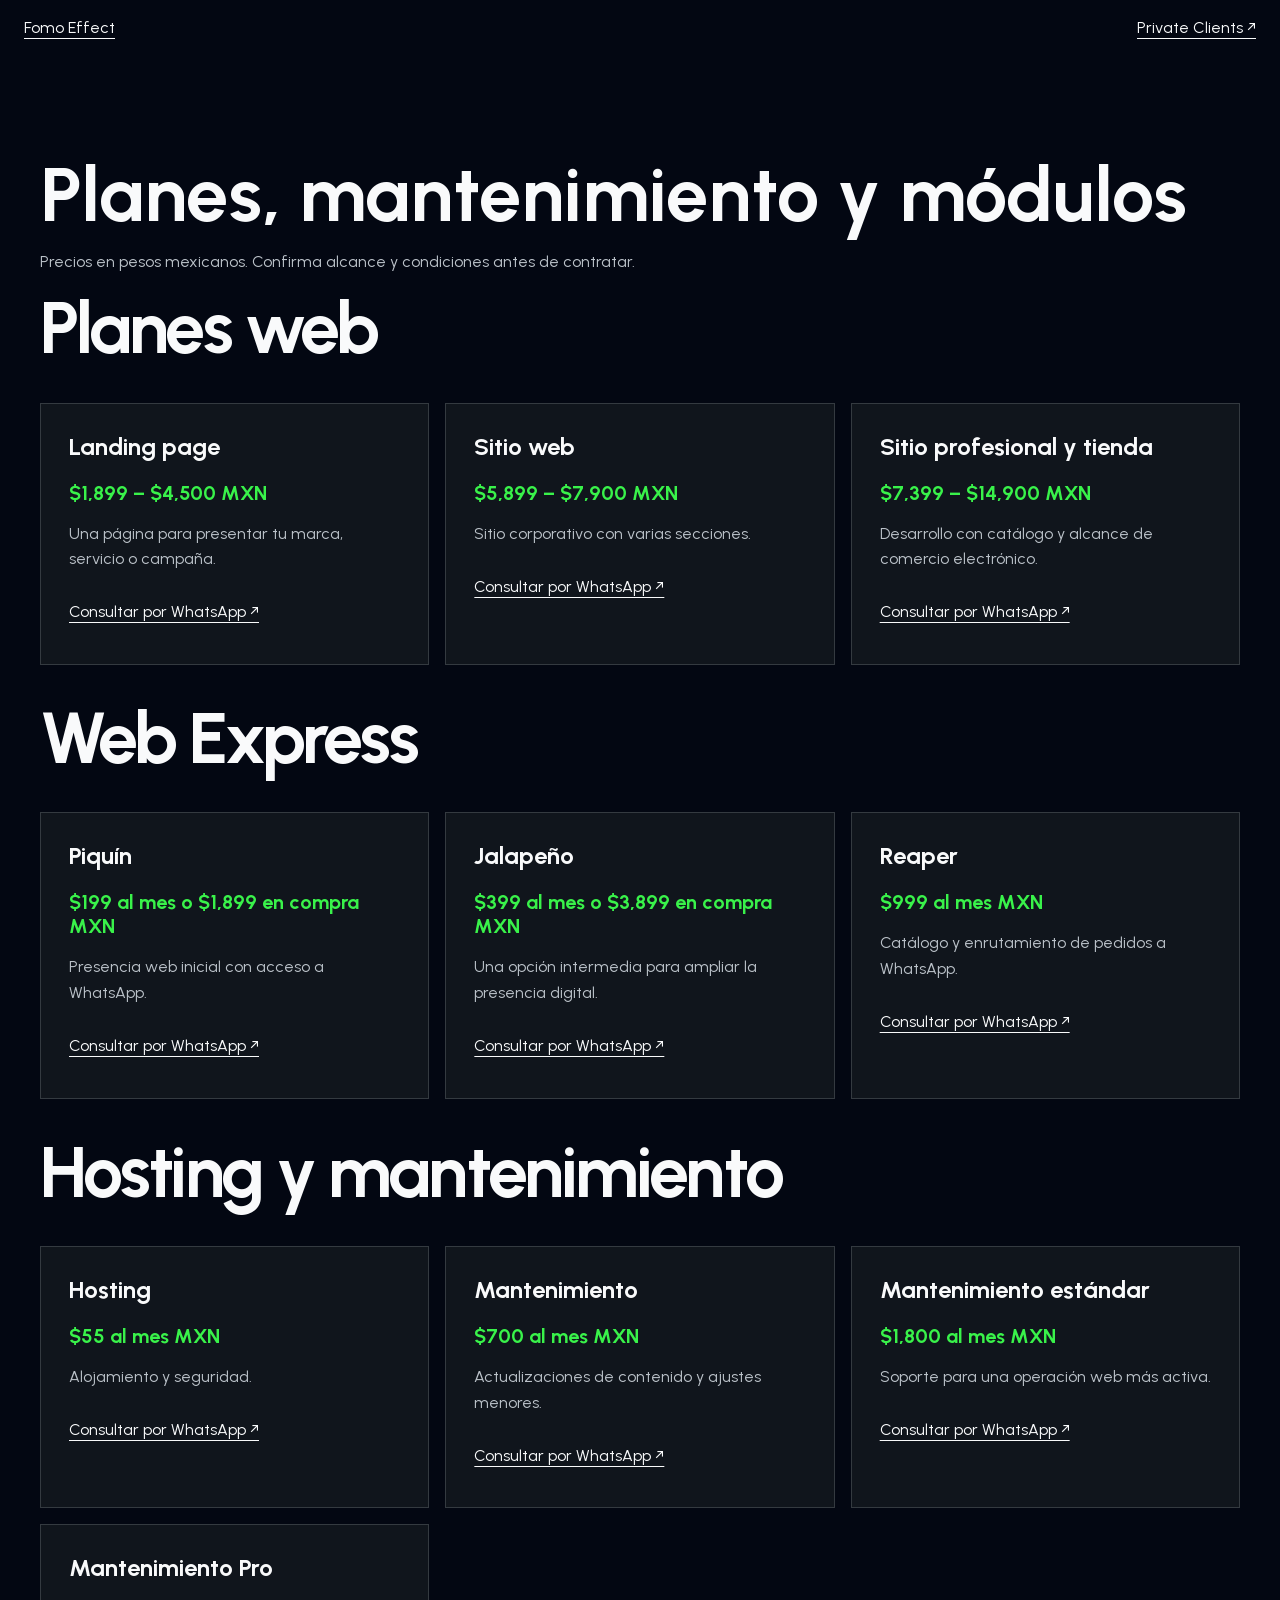
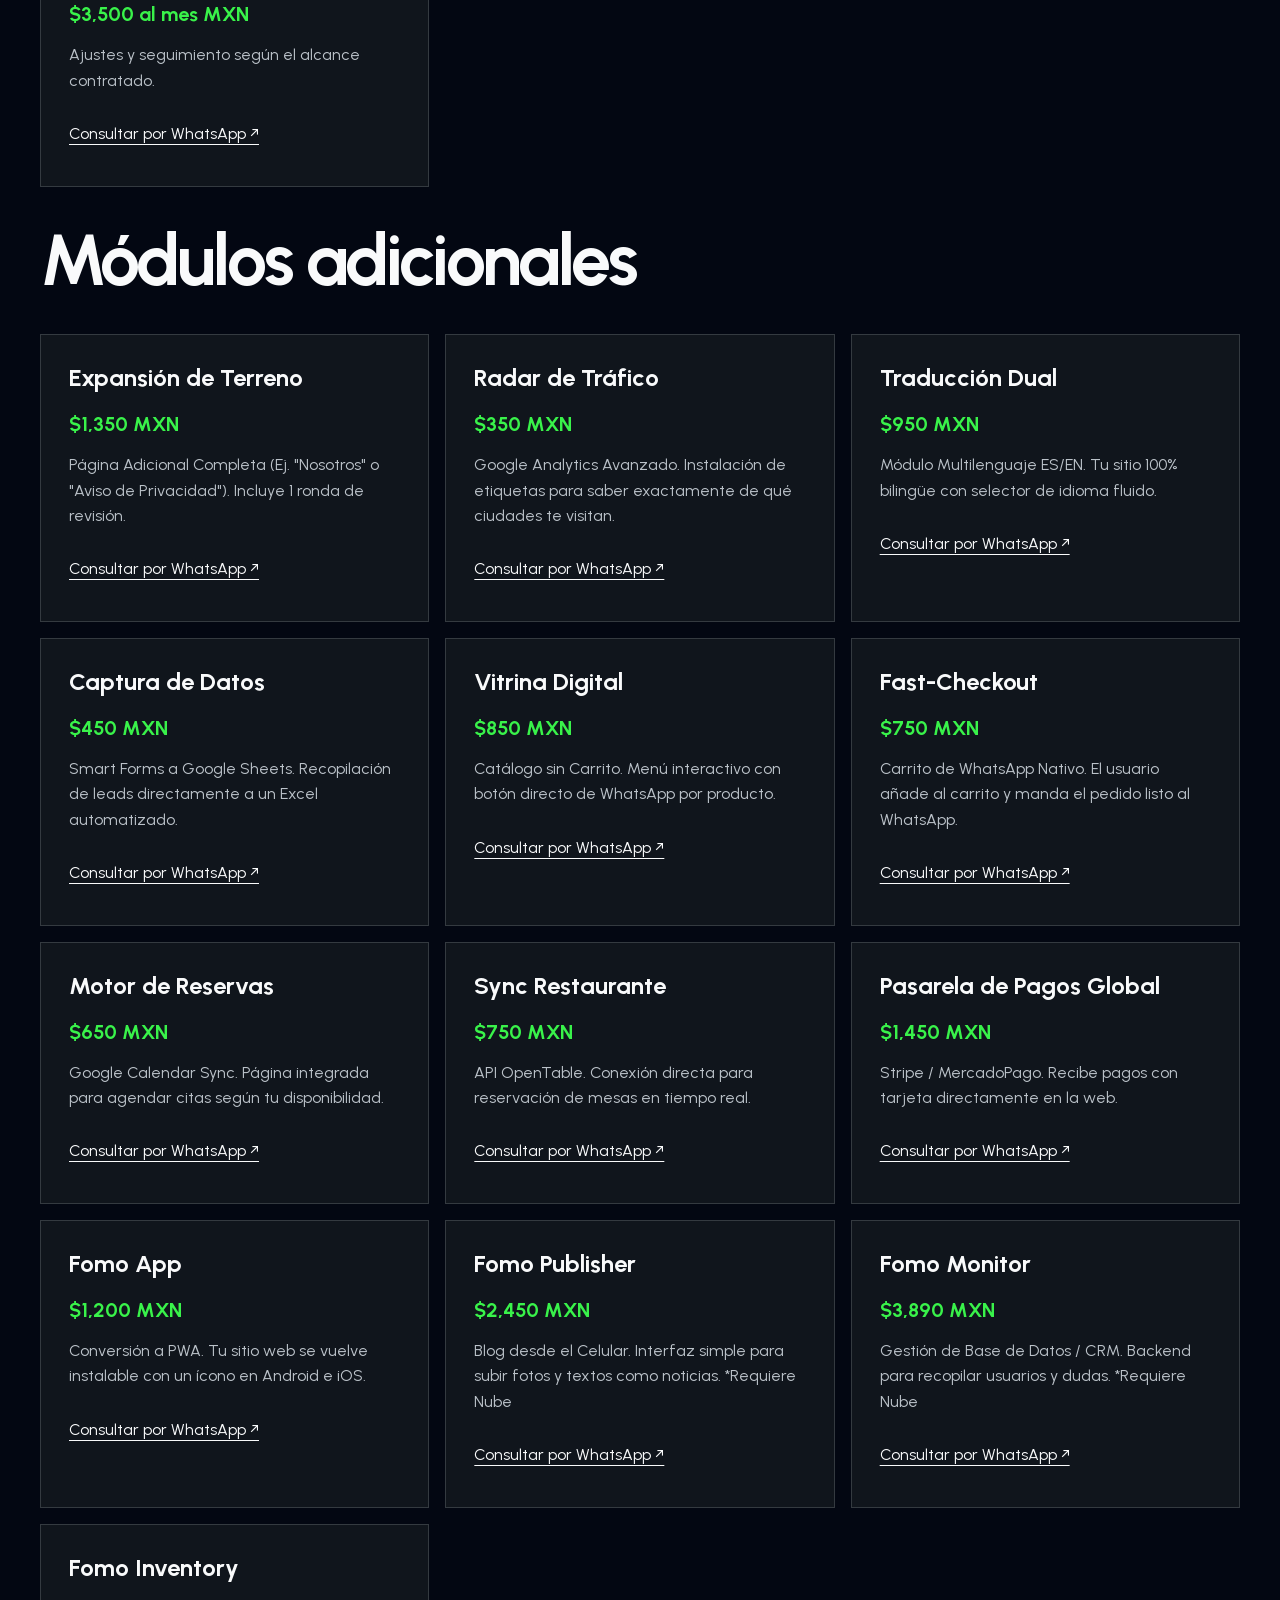
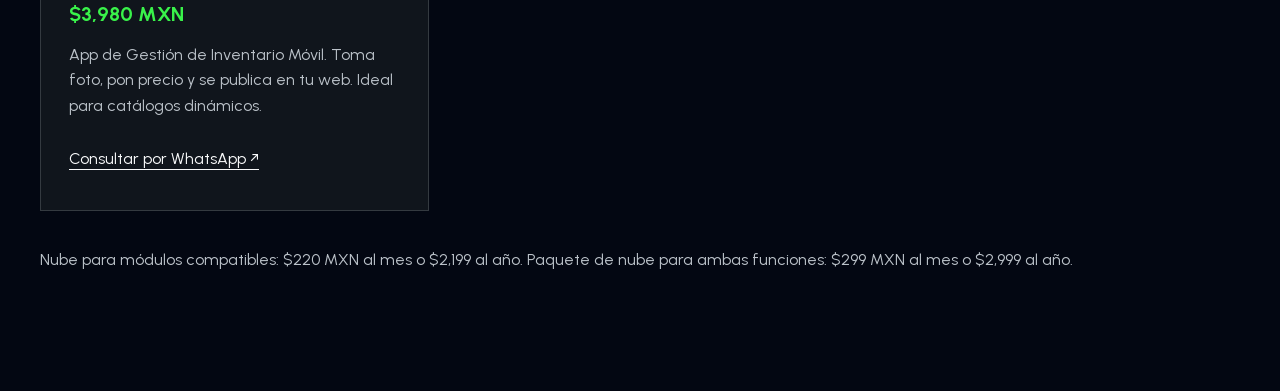
==== planes/index.html @ 599bf997 "FOMO" ====
<!doctype html><html lang="es-MX"><head><meta charset="utf-8"><meta name="viewport" content="width=device-width, initial-scale=1"><title>Planes y módulos | Fomo Effect</title><meta name="description" content="Consulta precios de desarrollo web, mantenimiento y módulos de Fomo Effect."><link rel="icon" href="../assets/fomo-effect-logo.png"><link rel="stylesheet" href="../assets/private-services-fonts.css"><link rel="stylesheet" href="../assets/fomo.css"><script src="../assets/fomo.js" defer></script></head><body class="fomo-standalone"><header class="fomo-bar"><a href="../">Fomo Effect</a><a href="../private-clients/">Private Clients ↗</a></header><main class="fomo-prices"><div><h1>Planes, mantenimiento y módulos</h1><p>Precios en pesos mexicanos. Confirma alcance y condiciones antes de contratar.</p><section><h2>Planes web</h2><div class="fomo-grid"><article><h3>Landing page</h3><strong>$1,899 – $4,500 MXN</strong><p>Una página para presentar tu marca, servicio o campaña.</p><a href="https://wa.me/525574123521?text=Hola%2C%20Fomo%20Effect.%20Quiero%20informaci%C3%B3n%20sobre%20Landing%20page.">Consultar por WhatsApp ↗</a></article><article><h3>Sitio web</h3><strong>$5,899 – $7,900 MXN</strong><p>Sitio corporativo con varias secciones.</p><a href="https://wa.me/525574123521?text=Hola%2C%20Fomo%20Effect.%20Quiero%20informaci%C3%B3n%20sobre%20Sitio%20web.">Consultar por WhatsApp ↗</a></article><article><h3>Sitio profesional y tienda</h3><strong>$7,399 – $14,900 MXN</strong><p>Desarrollo con catálogo y alcance de comercio electrónico.</p><a href="https://wa.me/525574123521?text=Hola%2C%20Fomo%20Effect.%20Quiero%20informaci%C3%B3n%20sobre%20Sitio%20profesional%20y%20tienda.">Consultar por WhatsApp ↗</a></article></div></section><section><h2>Web Express</h2><div class="fomo-grid"><article><h3>Piquín</h3><strong>$199 al mes o $1,899 en compra MXN</strong><p>Presencia web inicial con acceso a WhatsApp.</p><a href="https://wa.me/525574123521?text=Hola%2C%20Fomo%20Effect.%20Quiero%20informaci%C3%B3n%20sobre%20Piqu%C3%ADn.">Consultar por WhatsApp ↗</a></article><article><h3>Jalapeño</h3><strong>$399 al mes o $3,899 en compra MXN</strong><p>Una opción intermedia para ampliar la presencia digital.</p><a href="https://wa.me/525574123521?text=Hola%2C%20Fomo%20Effect.%20Quiero%20informaci%C3%B3n%20sobre%20Jalape%C3%B1o.">Consultar por WhatsApp ↗</a></article><article><h3>Reaper</h3><strong>$999 al mes MXN</strong><p>Catálogo y enrutamiento de pedidos a WhatsApp.</p><a href="https://wa.me/525574123521?text=Hola%2C%20Fomo%20Effect.%20Quiero%20informaci%C3%B3n%20sobre%20Reaper.">Consultar por WhatsApp ↗</a></article></div></section><section><h2>Hosting y mantenimiento</h2><div class="fomo-grid"><article><h3>Hosting</h3><strong>$55 al mes MXN</strong><p>Alojamiento y seguridad.</p><a href="https://wa.me/525574123521?text=Hola%2C%20Fomo%20Effect.%20Quiero%20informaci%C3%B3n%20sobre%20Hosting.">Consultar por WhatsApp ↗</a></article><article><h3>Mantenimiento</h3><strong>$700 al mes MXN</strong><p>Actualizaciones de contenido y ajustes menores.</p><a href="https://wa.me/525574123521?text=Hola%2C%20Fomo%20Effect.%20Quiero%20informaci%C3%B3n%20sobre%20Mantenimiento.">Consultar por WhatsApp ↗</a></article><article><h3>Mantenimiento estándar</h3><strong>$1,800 al mes MXN</strong><p>Soporte para una operación web más activa.</p><a href="https://wa.me/525574123521?text=Hola%2C%20Fomo%20Effect.%20Quiero%20informaci%C3%B3n%20sobre%20Mantenimiento%20est%C3%A1ndar.">Consultar por WhatsApp ↗</a></article><article><h3>Mantenimiento Pro</h3><strong>$3,500 al mes MXN</strong><p>Ajustes y seguimiento según el alcance contratado.</p><a href="https://wa.me/525574123521?text=Hola%2C%20Fomo%20Effect.%20Quiero%20informaci%C3%B3n%20sobre%20Mantenimiento%20Pro.">Consultar por WhatsApp ↗</a></article></div></section><section><h2>Módulos adicionales</h2><div class="fomo-grid"><article><h3>Expansión de Terreno</h3><strong>$1,350 MXN</strong><p>Página Adicional Completa (Ej. "Nosotros" o "Aviso de Privacidad"). Incluye 1 ronda de revisión.</p><a href="https://wa.me/525574123521?text=Hola%2C%20Fomo%20Effect.%20Quiero%20informaci%C3%B3n%20sobre%20Expansi%C3%B3n%20de%20Terreno.">Consultar por WhatsApp ↗</a></article><article><h3>Radar de Tráfico</h3><strong>$350 MXN</strong><p>Google Analytics Avanzado. Instalación de etiquetas para saber exactamente de qué ciudades te visitan.</p><a href="https://wa.me/525574123521?text=Hola%2C%20Fomo%20Effect.%20Quiero%20informaci%C3%B3n%20sobre%20Radar%20de%20Tr%C3%A1fico.">Consultar por WhatsApp ↗</a></article><article><h3>Traducción Dual</h3><strong>$950 MXN</strong><p>Módulo Multilenguaje ES/EN. Tu sitio 100% bilingüe con selector de idioma fluido.</p><a href="https://wa.me/525574123521?text=Hola%2C%20Fomo%20Effect.%20Quiero%20informaci%C3%B3n%20sobre%20Traducci%C3%B3n%20Dual.">Consultar por WhatsApp ↗</a></article><article><h3>Captura de Datos</h3><strong>$450 MXN</strong><p>Smart Forms a Google Sheets. Recopilación de leads directamente a un Excel automatizado.</p><a href="https://wa.me/525574123521?text=Hola%2C%20Fomo%20Effect.%20Quiero%20informaci%C3%B3n%20sobre%20Captura%20de%20Datos.">Consultar por WhatsApp ↗</a></article><article><h3>Vitrina Digital</h3><strong>$850 MXN</strong><p>Catálogo sin Carrito. Menú interactivo con botón directo de WhatsApp por producto.</p><a href="https://wa.me/525574123521?text=Hola%2C%20Fomo%20Effect.%20Quiero%20informaci%C3%B3n%20sobre%20Vitrina%20Digital.">Consultar por WhatsApp ↗</a></article><article><h3>Fast-Checkout</h3><strong>$750 MXN</strong><p>Carrito de WhatsApp Nativo. El usuario añade al carrito y manda el pedido listo al WhatsApp.</p><a href="https://wa.me/525574123521?text=Hola%2C%20Fomo%20Effect.%20Quiero%20informaci%C3%B3n%20sobre%20Fast-Checkout.">Consultar por WhatsApp ↗</a></article><article><h3>Motor de Reservas</h3><strong>$650 MXN</strong><p>Google Calendar Sync. Página integrada para agendar citas según tu disponibilidad.</p><a href="https://wa.me/525574123521?text=Hola%2C%20Fomo%20Effect.%20Quiero%20informaci%C3%B3n%20sobre%20Motor%20de%20Reservas.">Consultar por WhatsApp ↗</a></article><article><h3>Sync Restaurante</h3><strong>$750 MXN</strong><p>API OpenTable. Conexión directa para reservación de mesas en tiempo real.</p><a href="https://wa.me/525574123521?text=Hola%2C%20Fomo%20Effect.%20Quiero%20informaci%C3%B3n%20sobre%20Sync%20Restaurante.">Consultar por WhatsApp ↗</a></article><article><h3>Pasarela de Pagos Global</h3><strong>$1,450 MXN</strong><p>Stripe / MercadoPago. Recibe pagos con tarjeta directamente en la web.</p><a href="https://wa.me/525574123521?text=Hola%2C%20Fomo%20Effect.%20Quiero%20informaci%C3%B3n%20sobre%20Pasarela%20de%20Pagos%20Global.">Consultar por WhatsApp ↗</a></article><article><h3>Fomo App</h3><strong>$1,200 MXN</strong><p>Conversión a PWA. Tu sitio web se vuelve instalable con un ícono en Android e iOS.</p><a href="https://wa.me/525574123521?text=Hola%2C%20Fomo%20Effect.%20Quiero%20informaci%C3%B3n%20sobre%20Fomo%20App.">Consultar por WhatsApp ↗</a></article><article><h3>Fomo Publisher</h3><strong>$2,450 MXN</strong><p>Blog desde el Celular. Interfaz simple para subir fotos y textos como noticias. *Requiere Nube</p><a href="https://wa.me/525574123521?text=Hola%2C%20Fomo%20Effect.%20Quiero%20informaci%C3%B3n%20sobre%20Fomo%20Publisher.">Consultar por WhatsApp ↗</a></article><article><h3>Fomo Monitor</h3><strong>$3,890 MXN</strong><p>Gestión de Base de Datos / CRM. Backend para recopilar usuarios y dudas. *Requiere Nube</p><a href="https://wa.me/525574123521?text=Hola%2C%20Fomo%20Effect.%20Quiero%20informaci%C3%B3n%20sobre%20Fomo%20Monitor.">Consultar por WhatsApp ↗</a></article><article><h3>Fomo Inventory</h3><strong>$3,980 MXN</strong><p>App de Gestión de Inventario Móvil. Toma foto, pon precio y se publica en tu web. Ideal para catálogos dinámicos.</p><a href="https://wa.me/525574123521?text=Hola%2C%20Fomo%20Effect.%20Quiero%20informaci%C3%B3n%20sobre%20Fomo%20Inventory.">Consultar por WhatsApp ↗</a></article></div><p>Nube para módulos compatibles: $220 MXN al mes o $2,199 al año. Paquete de nube para ambas funciones: $299 MXN al mes o $2,999 al año.</p></section></div></main></body></html>
---- assets/private-services-fonts.css ----
@font-face { font-family: "Urbanist"; src: url("./6815990e33952fa5d69d.woff2"); font-style: normal; font-weight: 600; font-display: swap; }
@font-face { font-family: "Urbanist"; src: url("./4a25b10c5a68b750f5a6.woff2"); font-style: normal; font-weight: 500; font-display: swap; }
@font-face { font-family: "Urbanist"; src: url("./ed681d926267316e79ad.woff2"); font-style: normal; font-weight: 700; font-display: swap; }
@font-face { font-family: "Urbanist"; src: url("./b36544b5870074d3fd4f.woff2"); font-style: normal; font-weight: 400; font-display: swap; }
---- assets/fomo.css ----
:root{--fomo-green:#39f24a} html{scroll-behavior:smooth} .fomo-prices{background:#030712;color:#f9fafb;padding:clamp(64px,8vw,120px) 24px}.fomo-prices>div{width:min(1200px,100%);margin:auto}.fomo-prices h2{font-size:clamp(36px,6vw,72px);line-height:1.05;letter-spacing:-.04em;margin:12px 0 20px}.fomo-prices p{line-height:1.6;color:#bbc2c9}.fomo-kicker{color:var(--fomo-green)!important;letter-spacing:.12em;font-size:12px}.fomo-grid{display:grid;grid-template-columns:repeat(3,minmax(0,1fr));gap:16px;margin:36px 0}.fomo-grid article{border:1px solid #343a40;padding:28px;background:#10151c}.fomo-grid h3{font-size:24px;margin:0 0 20px}.fomo-grid strong{color:var(--fomo-green);font-size:20px}.fomo-grid a{display:inline-flex;align-items:center;min-height:48px;color:white;text-underline-offset:5px}.fomo-reveal{transition:opacity .7s ease,transform .7s cubic-bezier(.2,.7,.2,1)}.fomo-reveal.fomo-pending{opacity:0;transform:translateY(22px)}.fomo-reveal.fomo-visible{opacity:1;transform:none}a:focus-visible,button:focus-visible{outline:2px solid var(--fomo-green);outline-offset:4px}@media(max-width:700px){.fomo-grid{grid-template-columns:1fr}.fomo-prices{padding:64px 20px}.fomo-grid article{padding:24px}html{-webkit-text-size-adjust:100%}}@media(prefers-reduced-motion:reduce){html{scroll-behavior:auto}.fomo-reveal{transition:none!important;opacity:1!important;transform:none!important}}
.fomo-nav-logo{display:block;width:72px;height:52px;object-fit:contain}.framer-13yb521:has(.fomo-nav-logo)>p{display:none}@media(max-width:700px){.fomo-nav-logo{width:68px;height:48px}}
.fomo-standalone { margin:0; background:#030712; color:#f9fafb; font: 16px Urbanist, sans-serif; }
.fomo-bar { display:flex; flex-wrap:wrap; gap:16px; justify-content:space-between; padding:18px max(24px,env(safe-area-inset-left)); }
.fomo-bar a, .fomo-prices a { color:#f9fafb; text-underline-offset:5px; }
.fomo-prices h1 { font-size:clamp(36px,6vw,76px); line-height:1; margin:0; }
.fomo-cta { display:inline-flex; align-items:center; min-height:44px; padding:10px 18px; border-radius:8px; background:#39f24a; color:#030712 !important; font-weight:700; }
.fomo-contact { margin:0 0 18px; }
#private-clients { --private-lime:#39f24a; }
body.private-services-page { --ps-lime:#39f24a; }
@media(max-width:700px) {
  #private-clients .private-field input:not([type=checkbox]), #private-clients .private-field textarea { font-size:16px; }
  #private-clients .private-options label { min-height:44px; align-items:center; }
  #private-clients .private-shell { width:auto; margin-inline:max(20px,env(safe-area-inset-left)) max(20px,env(safe-area-inset-right)); }
  .fomo-prices { overflow-wrap:anywhere; }
}
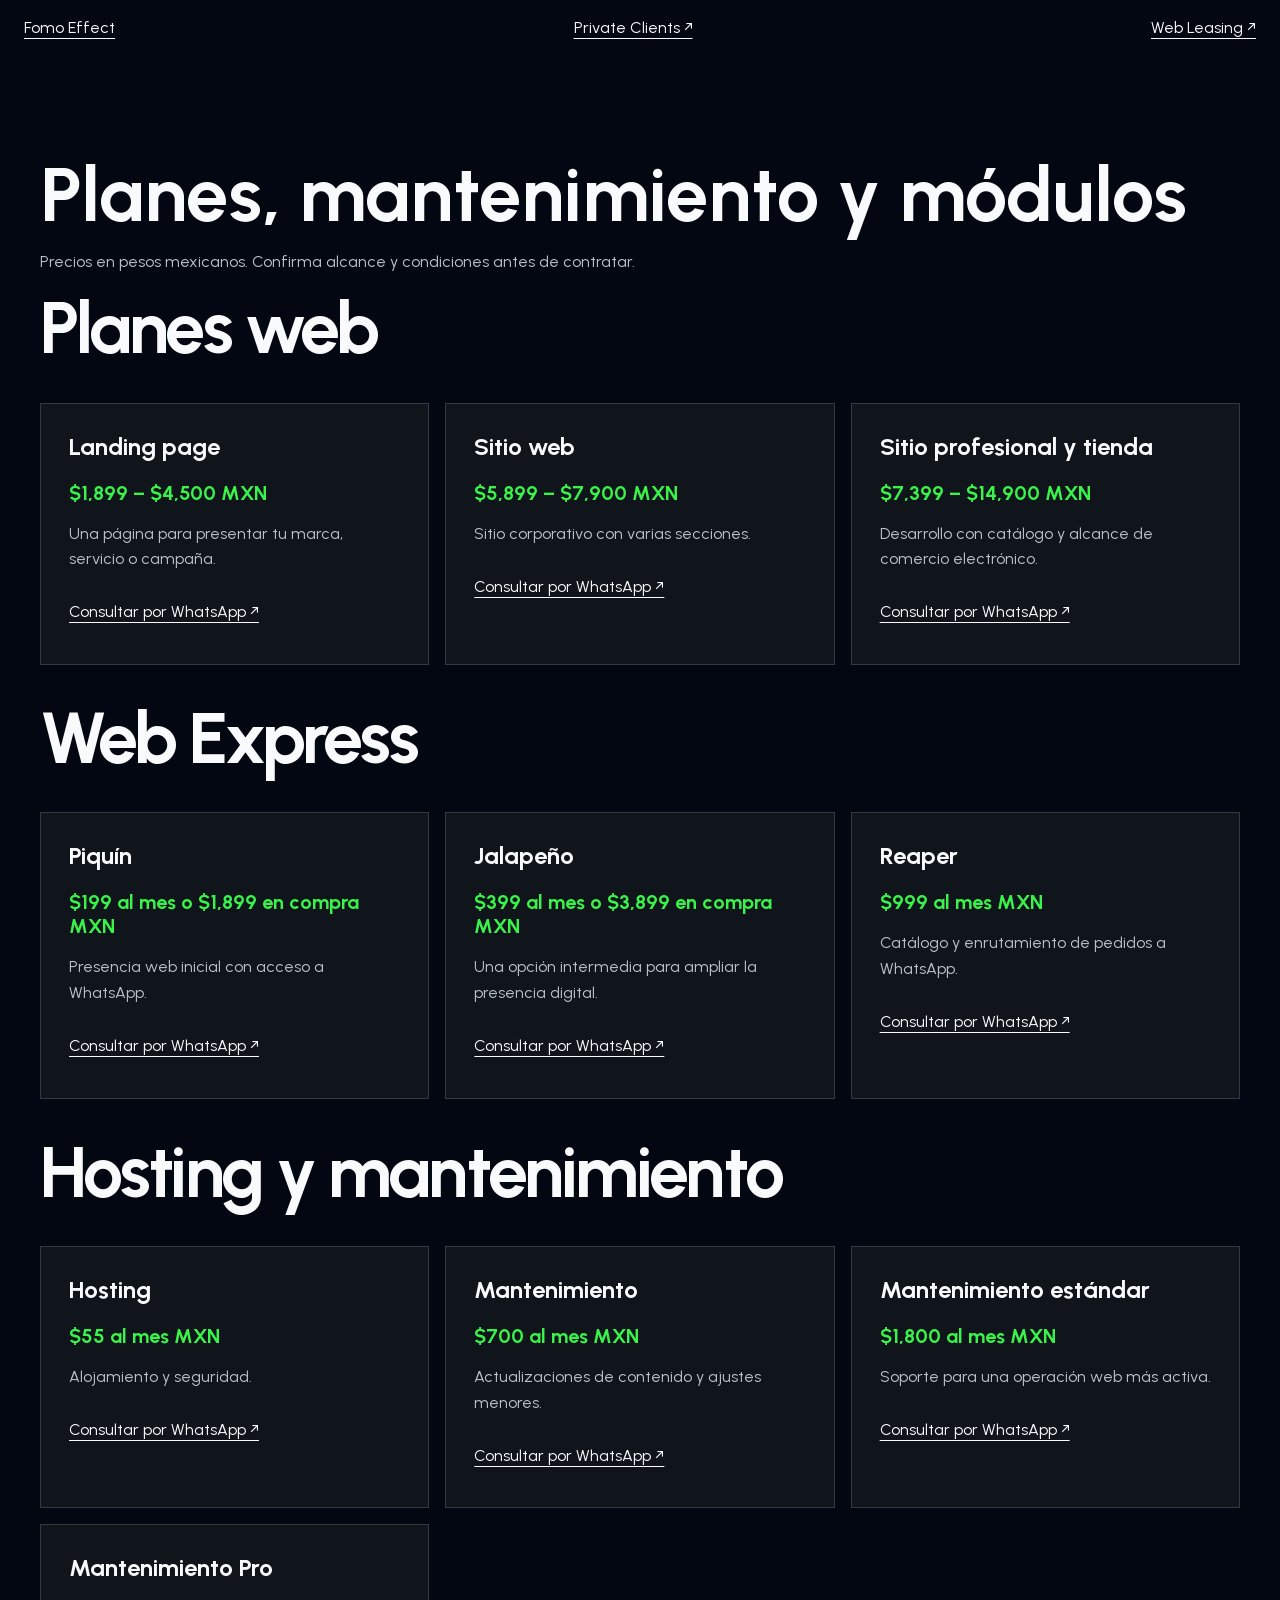
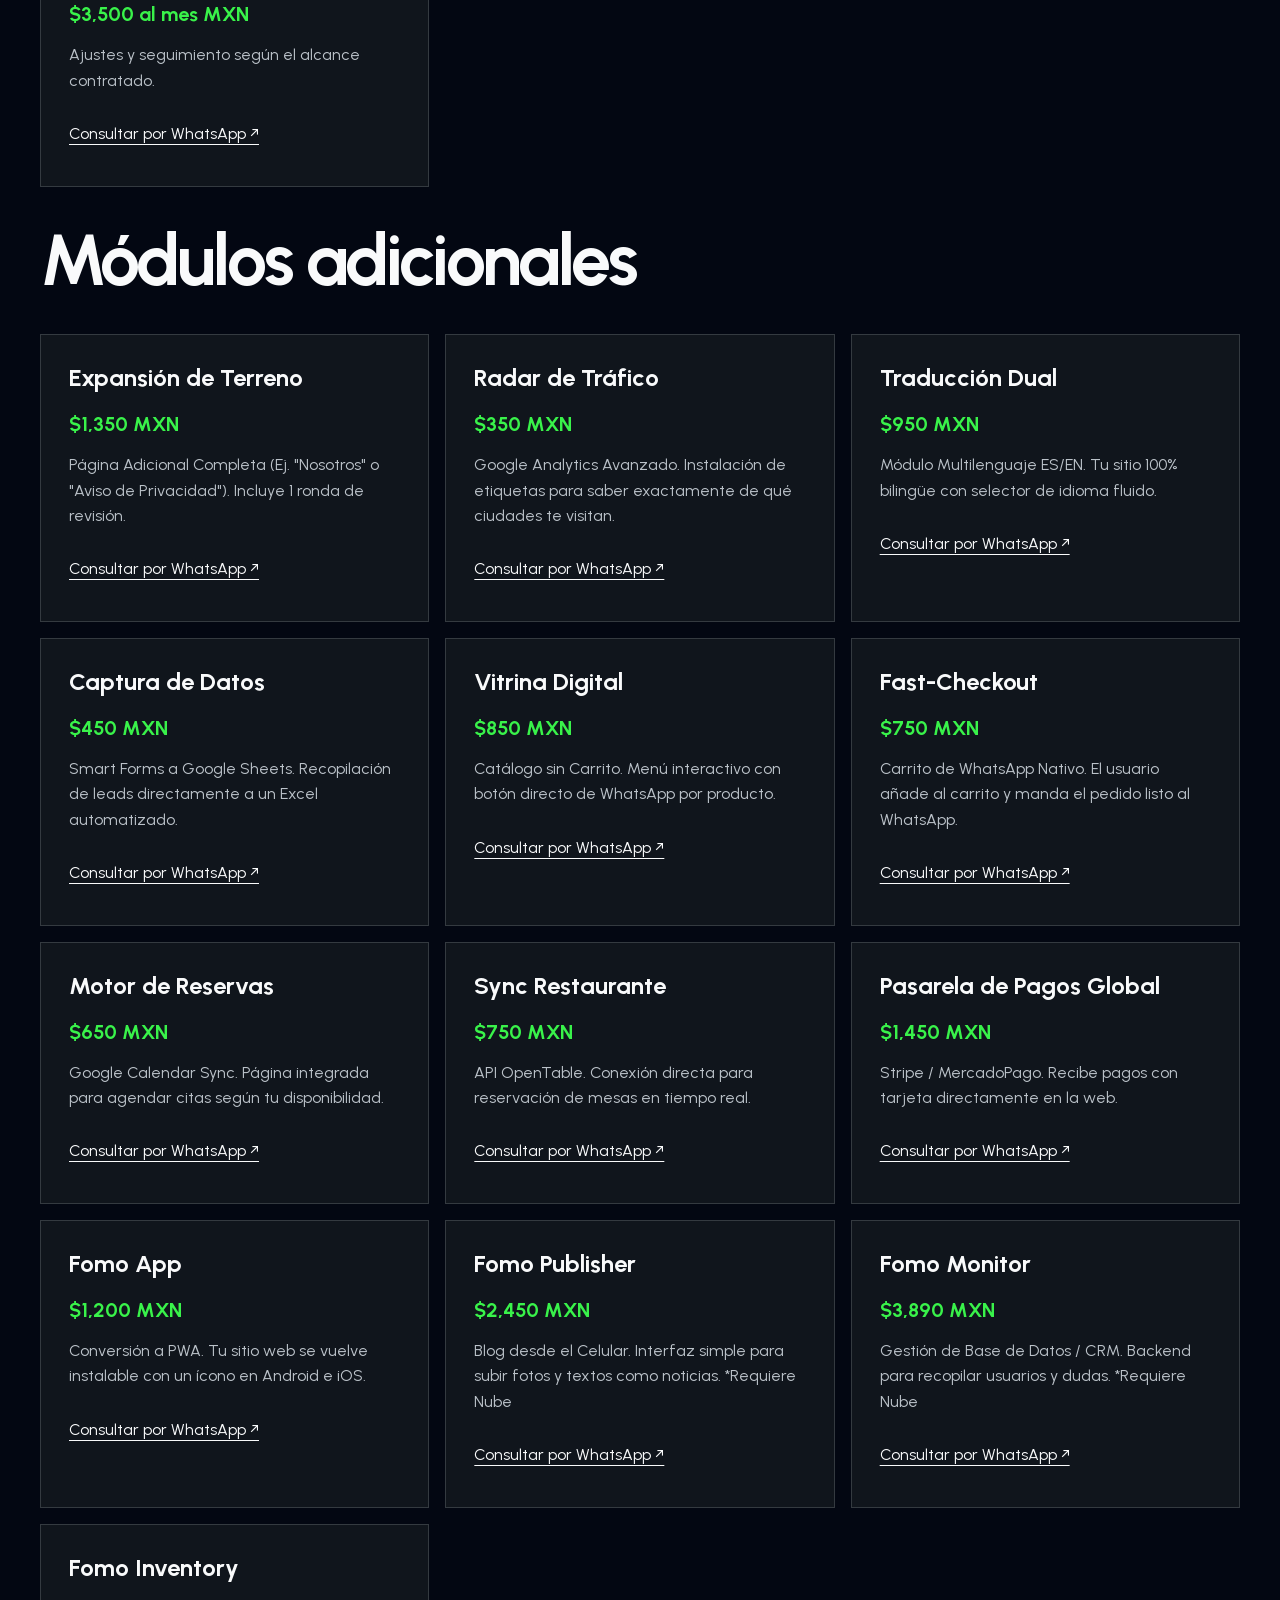
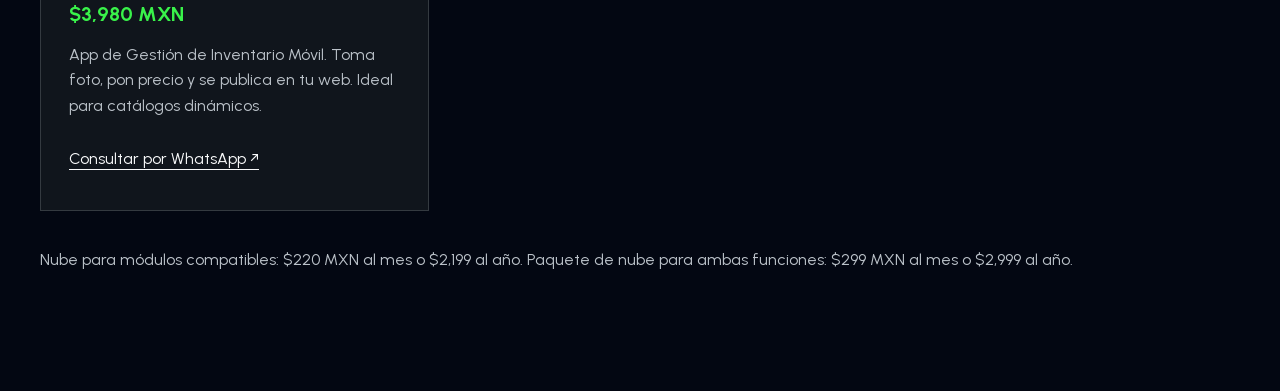
==== commit 6e8f43e5: "fomo" ====
--- a/planes/index.html
+++ b/planes/index.html
@@ -1 +1 @@
-<!doctype html><html lang="es-MX"><head><meta charset="utf-8"><meta name="viewport" content="width=device-width, initial-scale=1"><title>Planes y módulos | Fomo Effect</title><meta name="description" content="Consulta precios de desarrollo web, mantenimiento y módulos de Fomo Effect."><link rel="icon" href="../assets/fomo-effect-logo.png"><link rel="stylesheet" href="../assets/private-services-fonts.css"><link rel="stylesheet" href="../assets/fomo.css"><script src="../assets/fomo.js" defer></script></head><body class="fomo-standalone"><header class="fomo-bar"><a href="../">Fomo Effect</a><a href="../private-clients/">Private Clients ↗</a></header><main class="fomo-prices"><div><h1>Planes, mantenimiento y módulos</h1><p>Precios en pesos mexicanos. Confirma alcance y condiciones antes de contratar.</p><section><h2>Planes web</h2><div class="fomo-grid"><article><h3>Landing page</h3><strong>$1,899 – $4,500 MXN</strong><p>Una página para presentar tu marca, servicio o campaña.</p><a href="https://wa.me/525574123521?text=Hola%2C%20Fomo%20Effect.%20Quiero%20informaci%C3%B3n%20sobre%20Landing%20page.">Consultar por WhatsApp ↗</a></article><article><h3>Sitio web</h3><strong>$5,899 – $7,900 MXN</strong><p>Sitio corporativo con varias secciones.</p><a href="https://wa.me/525574123521?text=Hola%2C%20Fomo%20Effect.%20Quiero%20informaci%C3%B3n%20sobre%20Sitio%20web.">Consultar por WhatsApp ↗</a></article><article><h3>Sitio profesional y tienda</h3><strong>$7,399 – $14,900 MXN</strong><p>Desarrollo con catálogo y alcance de comercio electrónico.</p><a href="https://wa.me/525574123521?text=Hola%2C%20Fomo%20Effect.%20Quiero%20informaci%C3%B3n%20sobre%20Sitio%20profesional%20y%20tienda.">Consultar por WhatsApp ↗</a></article></div></section><section><h2>Web Express</h2><div class="fomo-grid"><article><h3>Piquín</h3><strong>$199 al mes o $1,899 en compra MXN</strong><p>Presencia web inicial con acceso a WhatsApp.</p><a href="https://wa.me/525574123521?text=Hola%2C%20Fomo%20Effect.%20Quiero%20informaci%C3%B3n%20sobre%20Piqu%C3%ADn.">Consultar por WhatsApp ↗</a></article><article><h3>Jalapeño</h3><strong>$399 al mes o $3,899 en compra MXN</strong><p>Una opción intermedia para ampliar la presencia digital.</p><a href="https://wa.me/525574123521?text=Hola%2C%20Fomo%20Effect.%20Quiero%20informaci%C3%B3n%20sobre%20Jalape%C3%B1o.">Consultar por WhatsApp ↗</a></article><article><h3>Reaper</h3><strong>$999 al mes MXN</strong><p>Catálogo y enrutamiento de pedidos a WhatsApp.</p><a href="https://wa.me/525574123521?text=Hola%2C%20Fomo%20Effect.%20Quiero%20informaci%C3%B3n%20sobre%20Reaper.">Consultar por WhatsApp ↗</a></article></div></section><section><h2>Hosting y mantenimiento</h2><div class="fomo-grid"><article><h3>Hosting</h3><strong>$55 al mes MXN</strong><p>Alojamiento y seguridad.</p><a href="https://wa.me/525574123521?text=Hola%2C%20Fomo%20Effect.%20Quiero%20informaci%C3%B3n%20sobre%20Hosting.">Consultar por WhatsApp ↗</a></article><article><h3>Mantenimiento</h3><strong>$700 al mes MXN</strong><p>Actualizaciones de contenido y ajustes menores.</p><a href="https://wa.me/525574123521?text=Hola%2C%20Fomo%20Effect.%20Quiero%20informaci%C3%B3n%20sobre%20Mantenimiento.">Consultar por WhatsApp ↗</a></article><article><h3>Mantenimiento estándar</h3><strong>$1,800 al mes MXN</strong><p>Soporte para una operación web más activa.</p><a href="https://wa.me/525574123521?text=Hola%2C%20Fomo%20Effect.%20Quiero%20informaci%C3%B3n%20sobre%20Mantenimiento%20est%C3%A1ndar.">Consultar por WhatsApp ↗</a></article><article><h3>Mantenimiento Pro</h3><strong>$3,500 al mes MXN</strong><p>Ajustes y seguimiento según el alcance contratado.</p><a href="https://wa.me/525574123521?text=Hola%2C%20Fomo%20Effect.%20Quiero%20informaci%C3%B3n%20sobre%20Mantenimiento%20Pro.">Consultar por WhatsApp ↗</a></article></div></section><section><h2>Módulos adicionales</h2><div class="fomo-grid"><article><h3>Expansión de Terreno</h3><strong>$1,350 MXN</strong><p>Página Adicional Completa (Ej. "Nosotros" o "Aviso de Privacidad"). Incluye 1 ronda de revisión.</p><a href="https://wa.me/525574123521?text=Hola%2C%20Fomo%20Effect.%20Quiero%20informaci%C3%B3n%20sobre%20Expansi%C3%B3n%20de%20Terreno.">Consultar por WhatsApp ↗</a></article><article><h3>Radar de Tráfico</h3><strong>$350 MXN</strong><p>Google Analytics Avanzado. Instalación de etiquetas para saber exactamente de qué ciudades te visitan.</p><a href="https://wa.me/525574123521?text=Hola%2C%20Fomo%20Effect.%20Quiero%20informaci%C3%B3n%20sobre%20Radar%20de%20Tr%C3%A1fico.">Consultar por WhatsApp ↗</a></article><article><h3>Traducción Dual</h3><strong>$950 MXN</strong><p>Módulo Multilenguaje ES/EN. Tu sitio 100% bilingüe con selector de idioma fluido.</p><a href="https://wa.me/525574123521?text=Hola%2C%20Fomo%20Effect.%20Quiero%20informaci%C3%B3n%20sobre%20Traducci%C3%B3n%20Dual.">Consultar por WhatsApp ↗</a></article><article><h3>Captura de Datos</h3><strong>$450 MXN</strong><p>Smart Forms a Google Sheets. Recopilación de leads directamente a un Excel automatizado.</p><a href="https://wa.me/525574123521?text=Hola%2C%20Fomo%20Effect.%20Quiero%20informaci%C3%B3n%20sobre%20Captura%20de%20Datos.">Consultar por WhatsApp ↗</a></article><article><h3>Vitrina Digital</h3><strong>$850 MXN</strong><p>Catálogo sin Carrito. Menú interactivo con botón directo de WhatsApp por producto.</p><a href="https://wa.me/525574123521?text=Hola%2C%20Fomo%20Effect.%20Quiero%20informaci%C3%B3n%20sobre%20Vitrina%20Digital.">Consultar por WhatsApp ↗</a></article><article><h3>Fast-Checkout</h3><strong>$750 MXN</strong><p>Carrito de WhatsApp Nativo. El usuario añade al carrito y manda el pedido listo al WhatsApp.</p><a href="https://wa.me/525574123521?text=Hola%2C%20Fomo%20Effect.%20Quiero%20informaci%C3%B3n%20sobre%20Fast-Checkout.">Consultar por WhatsApp ↗</a></article><article><h3>Motor de Reservas</h3><strong>$650 MXN</strong><p>Google Calendar Sync. Página integrada para agendar citas según tu disponibilidad.</p><a href="https://wa.me/525574123521?text=Hola%2C%20Fomo%20Effect.%20Quiero%20informaci%C3%B3n%20sobre%20Motor%20de%20Reservas.">Consultar por WhatsApp ↗</a></article><article><h3>Sync Restaurante</h3><strong>$750 MXN</strong><p>API OpenTable. Conexión directa para reservación de mesas en tiempo real.</p><a href="https://wa.me/525574123521?text=Hola%2C%20Fomo%20Effect.%20Quiero%20informaci%C3%B3n%20sobre%20Sync%20Restaurante.">Consultar por WhatsApp ↗</a></article><article><h3>Pasarela de Pagos Global</h3><strong>$1,450 MXN</strong><p>Stripe / MercadoPago. Recibe pagos con tarjeta directamente en la web.</p><a href="https://wa.me/525574123521?text=Hola%2C%20Fomo%20Effect.%20Quiero%20informaci%C3%B3n%20sobre%20Pasarela%20de%20Pagos%20Global.">Consultar por WhatsApp ↗</a></article><article><h3>Fomo App</h3><strong>$1,200 MXN</strong><p>Conversión a PWA. Tu sitio web se vuelve instalable con un ícono en Android e iOS.</p><a href="https://wa.me/525574123521?text=Hola%2C%20Fomo%20Effect.%20Quiero%20informaci%C3%B3n%20sobre%20Fomo%20App.">Consultar por WhatsApp ↗</a></article><article><h3>Fomo Publisher</h3><strong>$2,450 MXN</strong><p>Blog desde el Celular. Interfaz simple para subir fotos y textos como noticias. *Requiere Nube</p><a href="https://wa.me/525574123521?text=Hola%2C%20Fomo%20Effect.%20Quiero%20informaci%C3%B3n%20sobre%20Fomo%20Publisher.">Consultar por WhatsApp ↗</a></article><article><h3>Fomo Monitor</h3><strong>$3,890 MXN</strong><p>Gestión de Base de Datos / CRM. Backend para recopilar usuarios y dudas. *Requiere Nube</p><a href="https://wa.me/525574123521?text=Hola%2C%20Fomo%20Effect.%20Quiero%20informaci%C3%B3n%20sobre%20Fomo%20Monitor.">Consultar por WhatsApp ↗</a></article><article><h3>Fomo Inventory</h3><strong>$3,980 MXN</strong><p>App de Gestión de Inventario Móvil. Toma foto, pon precio y se publica en tu web. Ideal para catálogos dinámicos.</p><a href="https://wa.me/525574123521?text=Hola%2C%20Fomo%20Effect.%20Quiero%20informaci%C3%B3n%20sobre%20Fomo%20Inventory.">Consultar por WhatsApp ↗</a></article></div><p>Nube para módulos compatibles: $220 MXN al mes o $2,199 al año. Paquete de nube para ambas funciones: $299 MXN al mes o $2,999 al año.</p></section></div></main></body></html>+<!doctype html><html lang="es-MX"><head><meta charset="utf-8"><meta name="viewport" content="width=device-width, initial-scale=1"><title>Planes y módulos | Fomo Effect</title><meta name="description" content="Consulta precios de desarrollo web, mantenimiento y módulos de Fomo Effect."><link rel="icon" href="../assets/fomo-effect-logo.png"><link rel="stylesheet" href="../assets/private-services-fonts.css"><link rel="stylesheet" href="../assets/fomo.css"><script src="../assets/fomo.js" defer></script></head><body class="fomo-standalone"><header class="fomo-bar"><a href="../">Fomo Effect</a><a href="../private-clients/">Private Clients ↗</a><a href="../web-leasing/">Web Leasing ↗</a></header><main class="fomo-prices"><div><h1>Planes, mantenimiento y módulos</h1><p>Precios en pesos mexicanos. Confirma alcance y condiciones antes de contratar.</p><section><h2>Planes web</h2><div class="fomo-grid"><article><h3>Landing page</h3><strong>$1,899 – $4,500 MXN</strong><p>Una página para presentar tu marca, servicio o campaña.</p><a href="https://wa.me/525574123521?text=Hola%2C%20Fomo%20Effect.%20Quiero%20informaci%C3%B3n%20sobre%20Landing%20page.">Consultar por WhatsApp ↗</a></article><article><h3>Sitio web</h3><strong>$5,899 – $7,900 MXN</strong><p>Sitio corporativo con varias secciones.</p><a href="https://wa.me/525574123521?text=Hola%2C%20Fomo%20Effect.%20Quiero%20informaci%C3%B3n%20sobre%20Sitio%20web.">Consultar por WhatsApp ↗</a></article><article><h3>Sitio profesional y tienda</h3><strong>$7,399 – $14,900 MXN</strong><p>Desarrollo con catálogo y alcance de comercio electrónico.</p><a href="https://wa.me/525574123521?text=Hola%2C%20Fomo%20Effect.%20Quiero%20informaci%C3%B3n%20sobre%20Sitio%20profesional%20y%20tienda.">Consultar por WhatsApp ↗</a></article></div></section><section><h2>Web Express</h2><div class="fomo-grid"><article><h3>Piquín</h3><strong>$199 al mes o $1,899 en compra MXN</strong><p>Presencia web inicial con acceso a WhatsApp.</p><a href="https://wa.me/525574123521?text=Hola%2C%20Fomo%20Effect.%20Quiero%20informaci%C3%B3n%20sobre%20Piqu%C3%ADn.">Consultar por WhatsApp ↗</a></article><article><h3>Jalapeño</h3><strong>$399 al mes o $3,899 en compra MXN</strong><p>Una opción intermedia para ampliar la presencia digital.</p><a href="https://wa.me/525574123521?text=Hola%2C%20Fomo%20Effect.%20Quiero%20informaci%C3%B3n%20sobre%20Jalape%C3%B1o.">Consultar por WhatsApp ↗</a></article><article><h3>Reaper</h3><strong>$999 al mes MXN</strong><p>Catálogo y enrutamiento de pedidos a WhatsApp.</p><a href="https://wa.me/525574123521?text=Hola%2C%20Fomo%20Effect.%20Quiero%20informaci%C3%B3n%20sobre%20Reaper.">Consultar por WhatsApp ↗</a></article></div></section><section><h2>Hosting y mantenimiento</h2><div class="fomo-grid"><article><h3>Hosting</h3><strong>$55 al mes MXN</strong><p>Alojamiento y seguridad.</p><a href="https://wa.me/525574123521?text=Hola%2C%20Fomo%20Effect.%20Quiero%20informaci%C3%B3n%20sobre%20Hosting.">Consultar por WhatsApp ↗</a></article><article><h3>Mantenimiento</h3><strong>$700 al mes MXN</strong><p>Actualizaciones de contenido y ajustes menores.</p><a href="https://wa.me/525574123521?text=Hola%2C%20Fomo%20Effect.%20Quiero%20informaci%C3%B3n%20sobre%20Mantenimiento.">Consultar por WhatsApp ↗</a></article><article><h3>Mantenimiento estándar</h3><strong>$1,800 al mes MXN</strong><p>Soporte para una operación web más activa.</p><a href="https://wa.me/525574123521?text=Hola%2C%20Fomo%20Effect.%20Quiero%20informaci%C3%B3n%20sobre%20Mantenimiento%20est%C3%A1ndar.">Consultar por WhatsApp ↗</a></article><article><h3>Mantenimiento Pro</h3><strong>$3,500 al mes MXN</strong><p>Ajustes y seguimiento según el alcance contratado.</p><a href="https://wa.me/525574123521?text=Hola%2C%20Fomo%20Effect.%20Quiero%20informaci%C3%B3n%20sobre%20Mantenimiento%20Pro.">Consultar por WhatsApp ↗</a></article></div></section><section><h2>Módulos adicionales</h2><div class="fomo-grid"><article><h3>Expansión de Terreno</h3><strong>$1,350 MXN</strong><p>Página Adicional Completa (Ej. "Nosotros" o "Aviso de Privacidad"). Incluye 1 ronda de revisión.</p><a href="https://wa.me/525574123521?text=Hola%2C%20Fomo%20Effect.%20Quiero%20informaci%C3%B3n%20sobre%20Expansi%C3%B3n%20de%20Terreno.">Consultar por WhatsApp ↗</a></article><article><h3>Radar de Tráfico</h3><strong>$350 MXN</strong><p>Google Analytics Avanzado. Instalación de etiquetas para saber exactamente de qué ciudades te visitan.</p><a href="https://wa.me/525574123521?text=Hola%2C%20Fomo%20Effect.%20Quiero%20informaci%C3%B3n%20sobre%20Radar%20de%20Tr%C3%A1fico.">Consultar por WhatsApp ↗</a></article><article><h3>Traducción Dual</h3><strong>$950 MXN</strong><p>Módulo Multilenguaje ES/EN. Tu sitio 100% bilingüe con selector de idioma fluido.</p><a href="https://wa.me/525574123521?text=Hola%2C%20Fomo%20Effect.%20Quiero%20informaci%C3%B3n%20sobre%20Traducci%C3%B3n%20Dual.">Consultar por WhatsApp ↗</a></article><article><h3>Captura de Datos</h3><strong>$450 MXN</strong><p>Smart Forms a Google Sheets. Recopilación de leads directamente a un Excel automatizado.</p><a href="https://wa.me/525574123521?text=Hola%2C%20Fomo%20Effect.%20Quiero%20informaci%C3%B3n%20sobre%20Captura%20de%20Datos.">Consultar por WhatsApp ↗</a></article><article><h3>Vitrina Digital</h3><strong>$850 MXN</strong><p>Catálogo sin Carrito. Menú interactivo con botón directo de WhatsApp por producto.</p><a href="https://wa.me/525574123521?text=Hola%2C%20Fomo%20Effect.%20Quiero%20informaci%C3%B3n%20sobre%20Vitrina%20Digital.">Consultar por WhatsApp ↗</a></article><article><h3>Fast-Checkout</h3><strong>$750 MXN</strong><p>Carrito de WhatsApp Nativo. El usuario añade al carrito y manda el pedido listo al WhatsApp.</p><a href="https://wa.me/525574123521?text=Hola%2C%20Fomo%20Effect.%20Quiero%20informaci%C3%B3n%20sobre%20Fast-Checkout.">Consultar por WhatsApp ↗</a></article><article><h3>Motor de Reservas</h3><strong>$650 MXN</strong><p>Google Calendar Sync. Página integrada para agendar citas según tu disponibilidad.</p><a href="https://wa.me/525574123521?text=Hola%2C%20Fomo%20Effect.%20Quiero%20informaci%C3%B3n%20sobre%20Motor%20de%20Reservas.">Consultar por WhatsApp ↗</a></article><article><h3>Sync Restaurante</h3><strong>$750 MXN</strong><p>API OpenTable. Conexión directa para reservación de mesas en tiempo real.</p><a href="https://wa.me/525574123521?text=Hola%2C%20Fomo%20Effect.%20Quiero%20informaci%C3%B3n%20sobre%20Sync%20Restaurante.">Consultar por WhatsApp ↗</a></article><article><h3>Pasarela de Pagos Global</h3><strong>$1,450 MXN</strong><p>Stripe / MercadoPago. Recibe pagos con tarjeta directamente en la web.</p><a href="https://wa.me/525574123521?text=Hola%2C%20Fomo%20Effect.%20Quiero%20informaci%C3%B3n%20sobre%20Pasarela%20de%20Pagos%20Global.">Consultar por WhatsApp ↗</a></article><article><h3>Fomo App</h3><strong>$1,200 MXN</strong><p>Conversión a PWA. Tu sitio web se vuelve instalable con un ícono en Android e iOS.</p><a href="https://wa.me/525574123521?text=Hola%2C%20Fomo%20Effect.%20Quiero%20informaci%C3%B3n%20sobre%20Fomo%20App.">Consultar por WhatsApp ↗</a></article><article><h3>Fomo Publisher</h3><strong>$2,450 MXN</strong><p>Blog desde el Celular. Interfaz simple para subir fotos y textos como noticias. *Requiere Nube</p><a href="https://wa.me/525574123521?text=Hola%2C%20Fomo%20Effect.%20Quiero%20informaci%C3%B3n%20sobre%20Fomo%20Publisher.">Consultar por WhatsApp ↗</a></article><article><h3>Fomo Monitor</h3><strong>$3,890 MXN</strong><p>Gestión de Base de Datos / CRM. Backend para recopilar usuarios y dudas. *Requiere Nube</p><a href="https://wa.me/525574123521?text=Hola%2C%20Fomo%20Effect.%20Quiero%20informaci%C3%B3n%20sobre%20Fomo%20Monitor.">Consultar por WhatsApp ↗</a></article><article><h3>Fomo Inventory</h3><strong>$3,980 MXN</strong><p>App de Gestión de Inventario Móvil. Toma foto, pon precio y se publica en tu web. Ideal para catálogos dinámicos.</p><a href="https://wa.me/525574123521?text=Hola%2C%20Fomo%20Effect.%20Quiero%20informaci%C3%B3n%20sobre%20Fomo%20Inventory.">Consultar por WhatsApp ↗</a></article></div><p>Nube para módulos compatibles: $220 MXN al mes o $2,199 al año. Paquete de nube para ambas funciones: $299 MXN al mes o $2,999 al año.</p></section></div></main></body></html>
--- a/assets/fomo.css
+++ b/assets/fomo.css
@@ -14,3 +14,24 @@
   #private-clients .private-shell { width:auto; margin-inline:max(20px,env(safe-area-inset-left)) max(20px,env(safe-area-inset-right)); }
   .fomo-prices { overflow-wrap:anywhere; }
 }
+/* Restore the final frame of the static template on wide screens as well. */
+#main :is(.framer-12mceac,.framer-86yd4l,.framer-COjv3,[data-framer-name="Why choose us card"],[data-framer-name="Pricing card wrapper"],[data-framer-name="Pricing card"]) {
+  opacity:1 !important;
+  transform:none !important;
+}
+#main #services .framer-1059q8f p { color:#55595c; }
+#main #services .framer-FnkkT:hover .framer-1059q8f p { background:#fff; color:#303438 !important; }
+.fomo-standalone, .private-services-page { min-height:100vh; }
+.fomo-prices, .fomo-prices *, .fomo-bar { box-sizing:border-box; }
+@media(max-width:700px) {
+  .fomo-bar { align-items:center; gap:8px 16px; }
+  .leasing .fomo-bar nav { width:100%; display:grid; grid-template-columns:repeat(2,minmax(0,1fr)); gap:0 12px; }
+  .leasing nav a { font-size:15px; line-height:1.3; }
+  .fomo-prices h1,.fomo-prices h2 { overflow-wrap:break-word; }
+  .fomo-grid { gap:12px; margin-block:24px; }
+  .fomo-grid article { min-width:0; padding:20px; }
+  .leasing-panel select,.leasing-panel input,.leasing-panel textarea { width:100%; font-size:16px; }
+  #main #hero .framer-1hwpv3s h1 { font-size:clamp(30px,9vw,62px); white-space:normal; }
+  #main #project .framer-1lympli { height:auto; min-height:420px; }
+  .private-page-header nav a { font-size:12px; }
+}
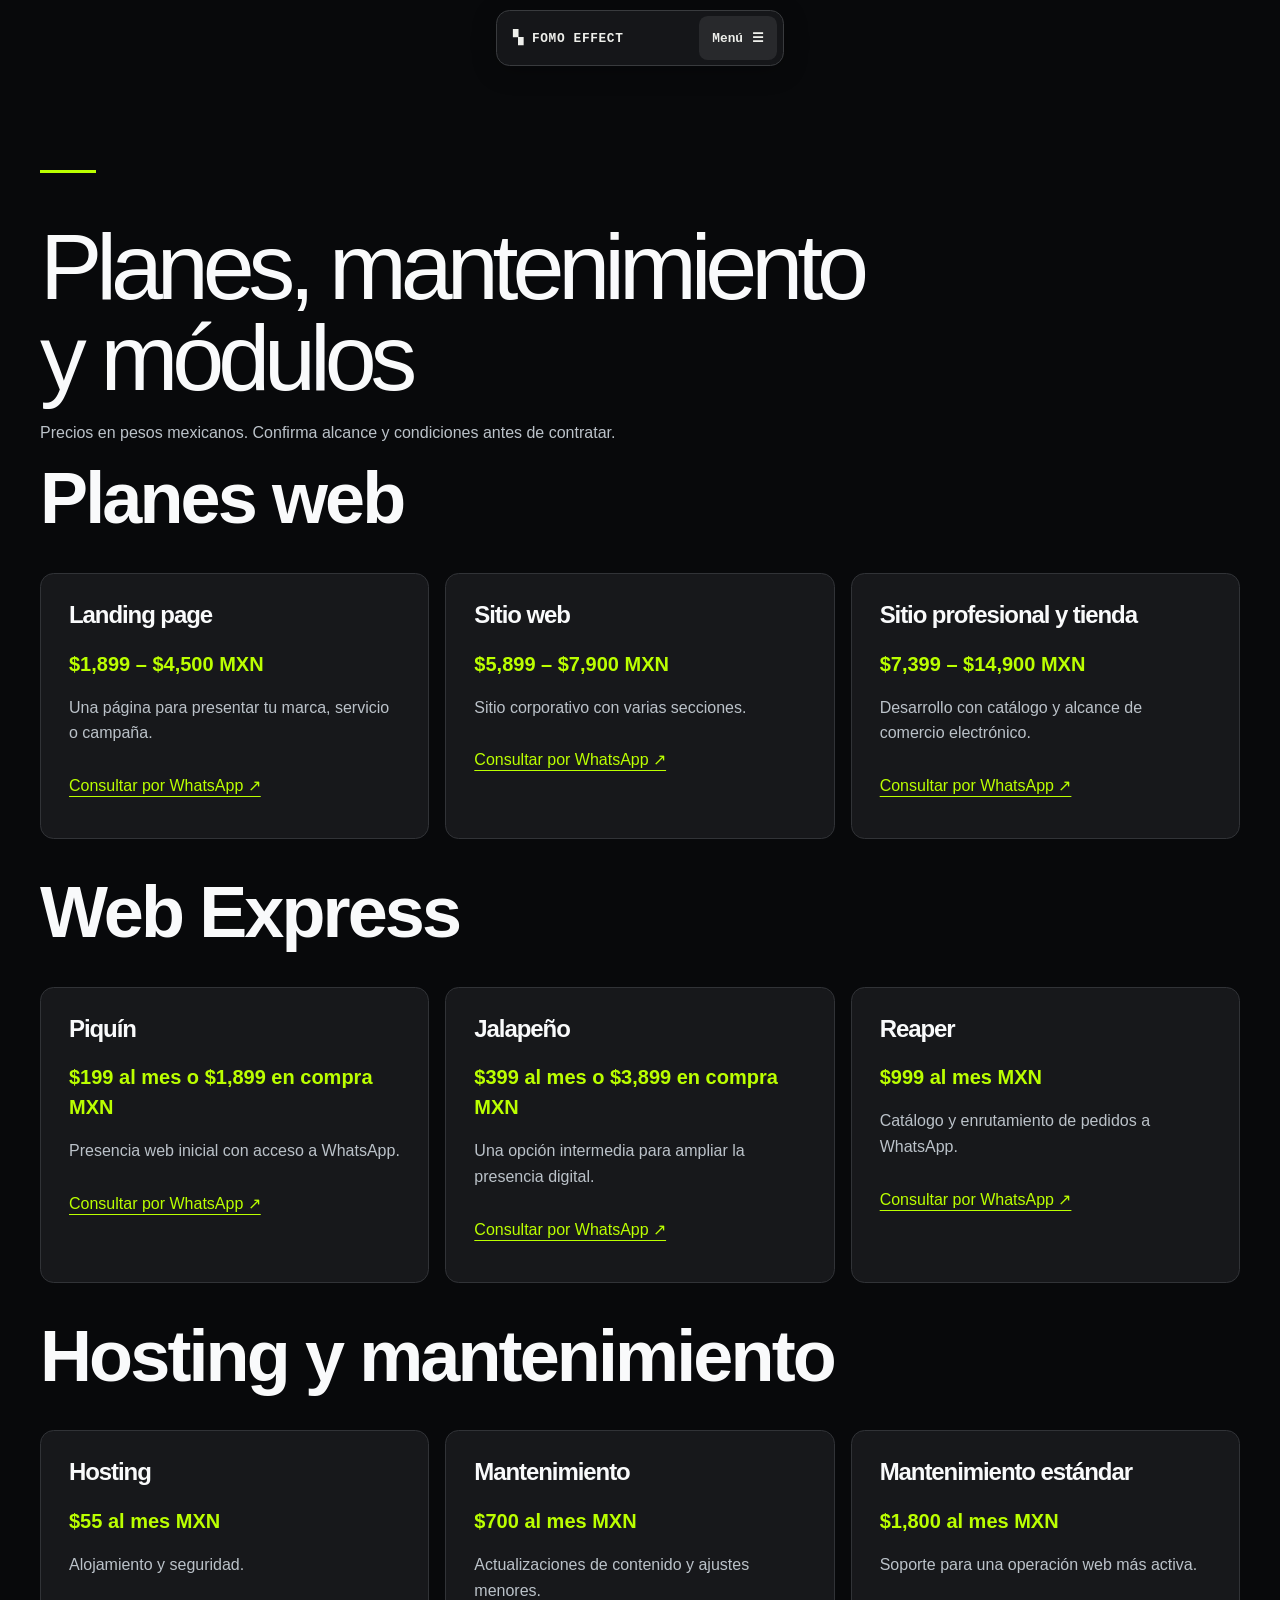
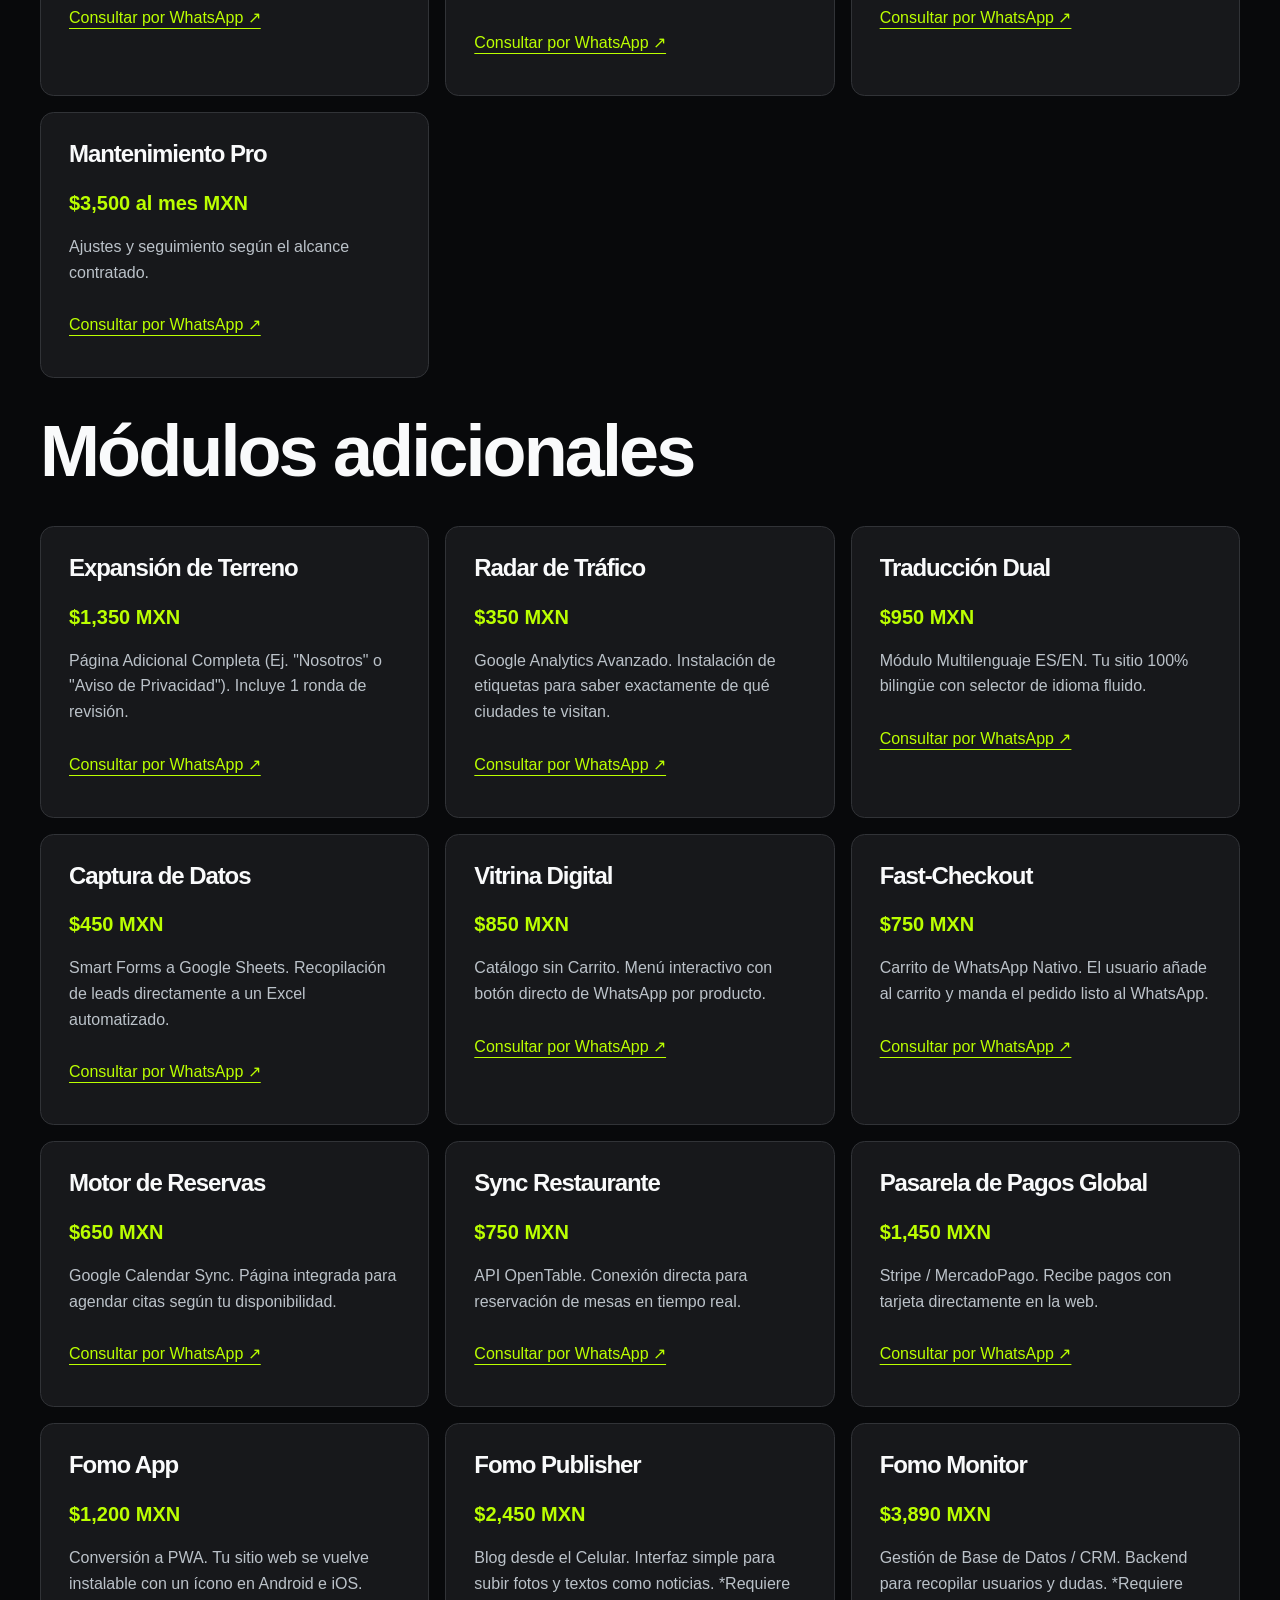
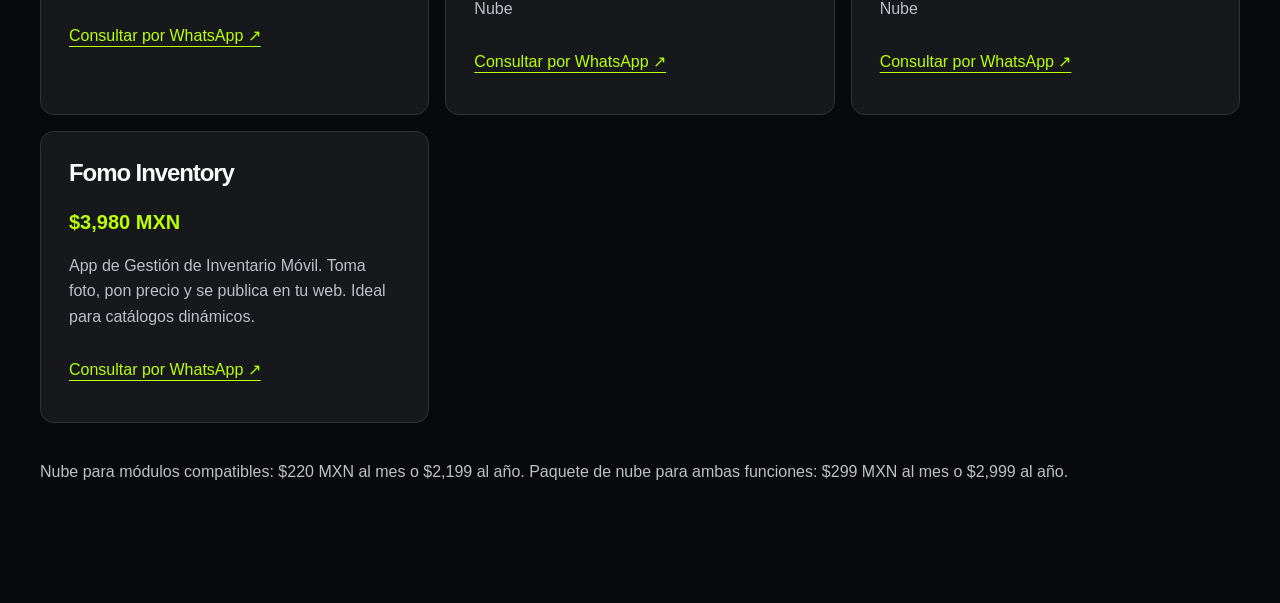
==== commit 83635761: "UX" ====
--- a/planes/index.html
+++ b/planes/index.html
@@ -1 +1 @@
-<!doctype html><html lang="es-MX"><head><meta charset="utf-8"><meta name="viewport" content="width=device-width, initial-scale=1"><title>Planes y módulos | Fomo Effect</title><meta name="description" content="Consulta precios de desarrollo web, mantenimiento y módulos de Fomo Effect."><link rel="icon" href="../assets/fomo-effect-logo.png"><link rel="stylesheet" href="../assets/private-services-fonts.css"><link rel="stylesheet" href="../assets/fomo.css"><script src="../assets/fomo.js" defer></script></head><body class="fomo-standalone"><header class="fomo-bar"><a href="../">Fomo Effect</a><a href="../private-clients/">Private Clients ↗</a><a href="../web-leasing/">Web Leasing ↗</a></header><main class="fomo-prices"><div><h1>Planes, mantenimiento y módulos</h1><p>Precios en pesos mexicanos. Confirma alcance y condiciones antes de contratar.</p><section><h2>Planes web</h2><div class="fomo-grid"><article><h3>Landing page</h3><strong>$1,899 – $4,500 MXN</strong><p>Una página para presentar tu marca, servicio o campaña.</p><a href="https://wa.me/525574123521?text=Hola%2C%20Fomo%20Effect.%20Quiero%20informaci%C3%B3n%20sobre%20Landing%20page.">Consultar por WhatsApp ↗</a></article><article><h3>Sitio web</h3><strong>$5,899 – $7,900 MXN</strong><p>Sitio corporativo con varias secciones.</p><a href="https://wa.me/525574123521?text=Hola%2C%20Fomo%20Effect.%20Quiero%20informaci%C3%B3n%20sobre%20Sitio%20web.">Consultar por WhatsApp ↗</a></article><article><h3>Sitio profesional y tienda</h3><strong>$7,399 – $14,900 MXN</strong><p>Desarrollo con catálogo y alcance de comercio electrónico.</p><a href="https://wa.me/525574123521?text=Hola%2C%20Fomo%20Effect.%20Quiero%20informaci%C3%B3n%20sobre%20Sitio%20profesional%20y%20tienda.">Consultar por WhatsApp ↗</a></article></div></section><section><h2>Web Express</h2><div class="fomo-grid"><article><h3>Piquín</h3><strong>$199 al mes o $1,899 en compra MXN</strong><p>Presencia web inicial con acceso a WhatsApp.</p><a href="https://wa.me/525574123521?text=Hola%2C%20Fomo%20Effect.%20Quiero%20informaci%C3%B3n%20sobre%20Piqu%C3%ADn.">Consultar por WhatsApp ↗</a></article><article><h3>Jalapeño</h3><strong>$399 al mes o $3,899 en compra MXN</strong><p>Una opción intermedia para ampliar la presencia digital.</p><a href="https://wa.me/525574123521?text=Hola%2C%20Fomo%20Effect.%20Quiero%20informaci%C3%B3n%20sobre%20Jalape%C3%B1o.">Consultar por WhatsApp ↗</a></article><article><h3>Reaper</h3><strong>$999 al mes MXN</strong><p>Catálogo y enrutamiento de pedidos a WhatsApp.</p><a href="https://wa.me/525574123521?text=Hola%2C%20Fomo%20Effect.%20Quiero%20informaci%C3%B3n%20sobre%20Reaper.">Consultar por WhatsApp ↗</a></article></div></section><section><h2>Hosting y mantenimiento</h2><div class="fomo-grid"><article><h3>Hosting</h3><strong>$55 al mes MXN</strong><p>Alojamiento y seguridad.</p><a href="https://wa.me/525574123521?text=Hola%2C%20Fomo%20Effect.%20Quiero%20informaci%C3%B3n%20sobre%20Hosting.">Consultar por WhatsApp ↗</a></article><article><h3>Mantenimiento</h3><strong>$700 al mes MXN</strong><p>Actualizaciones de contenido y ajustes menores.</p><a href="https://wa.me/525574123521?text=Hola%2C%20Fomo%20Effect.%20Quiero%20informaci%C3%B3n%20sobre%20Mantenimiento.">Consultar por WhatsApp ↗</a></article><article><h3>Mantenimiento estándar</h3><strong>$1,800 al mes MXN</strong><p>Soporte para una operación web más activa.</p><a href="https://wa.me/525574123521?text=Hola%2C%20Fomo%20Effect.%20Quiero%20informaci%C3%B3n%20sobre%20Mantenimiento%20est%C3%A1ndar.">Consultar por WhatsApp ↗</a></article><article><h3>Mantenimiento Pro</h3><strong>$3,500 al mes MXN</strong><p>Ajustes y seguimiento según el alcance contratado.</p><a href="https://wa.me/525574123521?text=Hola%2C%20Fomo%20Effect.%20Quiero%20informaci%C3%B3n%20sobre%20Mantenimiento%20Pro.">Consultar por WhatsApp ↗</a></article></div></section><section><h2>Módulos adicionales</h2><div class="fomo-grid"><article><h3>Expansión de Terreno</h3><strong>$1,350 MXN</strong><p>Página Adicional Completa (Ej. "Nosotros" o "Aviso de Privacidad"). Incluye 1 ronda de revisión.</p><a href="https://wa.me/525574123521?text=Hola%2C%20Fomo%20Effect.%20Quiero%20informaci%C3%B3n%20sobre%20Expansi%C3%B3n%20de%20Terreno.">Consultar por WhatsApp ↗</a></article><article><h3>Radar de Tráfico</h3><strong>$350 MXN</strong><p>Google Analytics Avanzado. Instalación de etiquetas para saber exactamente de qué ciudades te visitan.</p><a href="https://wa.me/525574123521?text=Hola%2C%20Fomo%20Effect.%20Quiero%20informaci%C3%B3n%20sobre%20Radar%20de%20Tr%C3%A1fico.">Consultar por WhatsApp ↗</a></article><article><h3>Traducción Dual</h3><strong>$950 MXN</strong><p>Módulo Multilenguaje ES/EN. Tu sitio 100% bilingüe con selector de idioma fluido.</p><a href="https://wa.me/525574123521?text=Hola%2C%20Fomo%20Effect.%20Quiero%20informaci%C3%B3n%20sobre%20Traducci%C3%B3n%20Dual.">Consultar por WhatsApp ↗</a></article><article><h3>Captura de Datos</h3><strong>$450 MXN</strong><p>Smart Forms a Google Sheets. Recopilación de leads directamente a un Excel automatizado.</p><a href="https://wa.me/525574123521?text=Hola%2C%20Fomo%20Effect.%20Quiero%20informaci%C3%B3n%20sobre%20Captura%20de%20Datos.">Consultar por WhatsApp ↗</a></article><article><h3>Vitrina Digital</h3><strong>$850 MXN</strong><p>Catálogo sin Carrito. Menú interactivo con botón directo de WhatsApp por producto.</p><a href="https://wa.me/525574123521?text=Hola%2C%20Fomo%20Effect.%20Quiero%20informaci%C3%B3n%20sobre%20Vitrina%20Digital.">Consultar por WhatsApp ↗</a></article><article><h3>Fast-Checkout</h3><strong>$750 MXN</strong><p>Carrito de WhatsApp Nativo. El usuario añade al carrito y manda el pedido listo al WhatsApp.</p><a href="https://wa.me/525574123521?text=Hola%2C%20Fomo%20Effect.%20Quiero%20informaci%C3%B3n%20sobre%20Fast-Checkout.">Consultar por WhatsApp ↗</a></article><article><h3>Motor de Reservas</h3><strong>$650 MXN</strong><p>Google Calendar Sync. Página integrada para agendar citas según tu disponibilidad.</p><a href="https://wa.me/525574123521?text=Hola%2C%20Fomo%20Effect.%20Quiero%20informaci%C3%B3n%20sobre%20Motor%20de%20Reservas.">Consultar por WhatsApp ↗</a></article><article><h3>Sync Restaurante</h3><strong>$750 MXN</strong><p>API OpenTable. Conexión directa para reservación de mesas en tiempo real.</p><a href="https://wa.me/525574123521?text=Hola%2C%20Fomo%20Effect.%20Quiero%20informaci%C3%B3n%20sobre%20Sync%20Restaurante.">Consultar por WhatsApp ↗</a></article><article><h3>Pasarela de Pagos Global</h3><strong>$1,450 MXN</strong><p>Stripe / MercadoPago. Recibe pagos con tarjeta directamente en la web.</p><a href="https://wa.me/525574123521?text=Hola%2C%20Fomo%20Effect.%20Quiero%20informaci%C3%B3n%20sobre%20Pasarela%20de%20Pagos%20Global.">Consultar por WhatsApp ↗</a></article><article><h3>Fomo App</h3><strong>$1,200 MXN</strong><p>Conversión a PWA. Tu sitio web se vuelve instalable con un ícono en Android e iOS.</p><a href="https://wa.me/525574123521?text=Hola%2C%20Fomo%20Effect.%20Quiero%20informaci%C3%B3n%20sobre%20Fomo%20App.">Consultar por WhatsApp ↗</a></article><article><h3>Fomo Publisher</h3><strong>$2,450 MXN</strong><p>Blog desde el Celular. Interfaz simple para subir fotos y textos como noticias. *Requiere Nube</p><a href="https://wa.me/525574123521?text=Hola%2C%20Fomo%20Effect.%20Quiero%20informaci%C3%B3n%20sobre%20Fomo%20Publisher.">Consultar por WhatsApp ↗</a></article><article><h3>Fomo Monitor</h3><strong>$3,890 MXN</strong><p>Gestión de Base de Datos / CRM. Backend para recopilar usuarios y dudas. *Requiere Nube</p><a href="https://wa.me/525574123521?text=Hola%2C%20Fomo%20Effect.%20Quiero%20informaci%C3%B3n%20sobre%20Fomo%20Monitor.">Consultar por WhatsApp ↗</a></article><article><h3>Fomo Inventory</h3><strong>$3,980 MXN</strong><p>App de Gestión de Inventario Móvil. Toma foto, pon precio y se publica en tu web. Ideal para catálogos dinámicos.</p><a href="https://wa.me/525574123521?text=Hola%2C%20Fomo%20Effect.%20Quiero%20informaci%C3%B3n%20sobre%20Fomo%20Inventory.">Consultar por WhatsApp ↗</a></article></div><p>Nube para módulos compatibles: $220 MXN al mes o $2,199 al año. Paquete de nube para ambas funciones: $299 MXN al mes o $2,999 al año.</p></section></div></main></body></html>+<!doctype html><html lang="es-MX"><head><meta charset="utf-8"><meta name="viewport" content="width=device-width, initial-scale=1"><title>Planes y módulos | Fomo Effect</title><meta name="description" content="Consulta precios de desarrollo web, mantenimiento y módulos de Fomo Effect."><link rel="stylesheet" href="../assets/private-services-fonts.css"><link rel="stylesheet" href="../assets/fomo.css"><script src="../assets/fomo.js" defer></script><link rel="stylesheet" href="../assets/interior.css"><link rel="stylesheet" href="../assets/navigation.css"><script defer src="../assets/interior.js"></script></head><body class="fomo-standalone"><div class="site-nav"><a class="site-brand" aria-label="FOMO EFFECT, inicio" href="../index.html">▚ FOMO EFFECT</a><details><summary>Menú <span aria-hidden="true">☰</span></summary><nav aria-label="Navegación principal"><div><b>Estudio</b><a href="../index.html">Inicio</a><a href="../index.html#services">Servicios</a><a href="../planes/index.html" aria-current="page">Planes</a><a href="../index.html#contact">Contacto</a></div><div><b>Private Clients</b><a href="../private-clients/index.html">Private Clients</a><a href="../private-clients/servicios/index.html">Guía de servicios</a></div><div><b>Web Leasing</b><a href="../web-leasing/index.html">Web Leasing</a><a href="../web-leasing/mods/index.html">Fomo Mods</a><a href="../web-leasing/cloud/index.html">Fomo Cloud</a><a href="../web-leasing/adquirir-mi-sitio/index.html">Adquirir mi sitio</a><a href="../web-leasing/condiciones/index.html">Condiciones</a><a href="../web-leasing/solicitud/index.html">Solicitudes</a></div></nav></details></div><main class="fomo-prices"><div><h1>Planes, mantenimiento y módulos</h1><p>Precios en pesos mexicanos. Confirma alcance y condiciones antes de contratar.</p><section><h2>Planes web</h2><div class="fomo-grid"><article><h3>Landing page</h3><strong>$1,899 – $4,500 MXN</strong><p>Una página para presentar tu marca, servicio o campaña.</p><a href="https://wa.me/525574123521?text=Hola%2C%20Fomo%20Effect.%20Quiero%20informaci%C3%B3n%20sobre%20Landing%20page.">Consultar por WhatsApp ↗</a></article><article><h3>Sitio web</h3><strong>$5,899 – $7,900 MXN</strong><p>Sitio corporativo con varias secciones.</p><a href="https://wa.me/525574123521?text=Hola%2C%20Fomo%20Effect.%20Quiero%20informaci%C3%B3n%20sobre%20Sitio%20web.">Consultar por WhatsApp ↗</a></article><article><h3>Sitio profesional y tienda</h3><strong>$7,399 – $14,900 MXN</strong><p>Desarrollo con catálogo y alcance de comercio electrónico.</p><a href="https://wa.me/525574123521?text=Hola%2C%20Fomo%20Effect.%20Quiero%20informaci%C3%B3n%20sobre%20Sitio%20profesional%20y%20tienda.">Consultar por WhatsApp ↗</a></article></div></section><section><h2>Web Express</h2><div class="fomo-grid"><article><h3>Piquín</h3><strong>$199 al mes o $1,899 en compra MXN</strong><p>Presencia web inicial con acceso a WhatsApp.</p><a href="https://wa.me/525574123521?text=Hola%2C%20Fomo%20Effect.%20Quiero%20informaci%C3%B3n%20sobre%20Piqu%C3%ADn.">Consultar por WhatsApp ↗</a></article><article><h3>Jalapeño</h3><strong>$399 al mes o $3,899 en compra MXN</strong><p>Una opción intermedia para ampliar la presencia digital.</p><a href="https://wa.me/525574123521?text=Hola%2C%20Fomo%20Effect.%20Quiero%20informaci%C3%B3n%20sobre%20Jalape%C3%B1o.">Consultar por WhatsApp ↗</a></article><article><h3>Reaper</h3><strong>$999 al mes MXN</strong><p>Catálogo y enrutamiento de pedidos a WhatsApp.</p><a href="https://wa.me/525574123521?text=Hola%2C%20Fomo%20Effect.%20Quiero%20informaci%C3%B3n%20sobre%20Reaper.">Consultar por WhatsApp ↗</a></article></div></section><section><h2>Hosting y mantenimiento</h2><div class="fomo-grid"><article><h3>Hosting</h3><strong>$55 al mes MXN</strong><p>Alojamiento y seguridad.</p><a href="https://wa.me/525574123521?text=Hola%2C%20Fomo%20Effect.%20Quiero%20informaci%C3%B3n%20sobre%20Hosting.">Consultar por WhatsApp ↗</a></article><article><h3>Mantenimiento</h3><strong>$700 al mes MXN</strong><p>Actualizaciones de contenido y ajustes menores.</p><a href="https://wa.me/525574123521?text=Hola%2C%20Fomo%20Effect.%20Quiero%20informaci%C3%B3n%20sobre%20Mantenimiento.">Consultar por WhatsApp ↗</a></article><article><h3>Mantenimiento estándar</h3><strong>$1,800 al mes MXN</strong><p>Soporte para una operación web más activa.</p><a href="https://wa.me/525574123521?text=Hola%2C%20Fomo%20Effect.%20Quiero%20informaci%C3%B3n%20sobre%20Mantenimiento%20est%C3%A1ndar.">Consultar por WhatsApp ↗</a></article><article><h3>Mantenimiento Pro</h3><strong>$3,500 al mes MXN</strong><p>Ajustes y seguimiento según el alcance contratado.</p><a href="https://wa.me/525574123521?text=Hola%2C%20Fomo%20Effect.%20Quiero%20informaci%C3%B3n%20sobre%20Mantenimiento%20Pro.">Consultar por WhatsApp ↗</a></article></div></section><section><h2>Módulos adicionales</h2><div class="fomo-grid"><article><h3>Expansión de Terreno</h3><strong>$1,350 MXN</strong><p>Página Adicional Completa (Ej. "Nosotros" o "Aviso de Privacidad"). Incluye 1 ronda de revisión.</p><a href="https://wa.me/525574123521?text=Hola%2C%20Fomo%20Effect.%20Quiero%20informaci%C3%B3n%20sobre%20Expansi%C3%B3n%20de%20Terreno.">Consultar por WhatsApp ↗</a></article><article><h3>Radar de Tráfico</h3><strong>$350 MXN</strong><p>Google Analytics Avanzado. Instalación de etiquetas para saber exactamente de qué ciudades te visitan.</p><a href="https://wa.me/525574123521?text=Hola%2C%20Fomo%20Effect.%20Quiero%20informaci%C3%B3n%20sobre%20Radar%20de%20Tr%C3%A1fico.">Consultar por WhatsApp ↗</a></article><article><h3>Traducción Dual</h3><strong>$950 MXN</strong><p>Módulo Multilenguaje ES/EN. Tu sitio 100% bilingüe con selector de idioma fluido.</p><a href="https://wa.me/525574123521?text=Hola%2C%20Fomo%20Effect.%20Quiero%20informaci%C3%B3n%20sobre%20Traducci%C3%B3n%20Dual.">Consultar por WhatsApp ↗</a></article><article><h3>Captura de Datos</h3><strong>$450 MXN</strong><p>Smart Forms a Google Sheets. Recopilación de leads directamente a un Excel automatizado.</p><a href="https://wa.me/525574123521?text=Hola%2C%20Fomo%20Effect.%20Quiero%20informaci%C3%B3n%20sobre%20Captura%20de%20Datos.">Consultar por WhatsApp ↗</a></article><article><h3>Vitrina Digital</h3><strong>$850 MXN</strong><p>Catálogo sin Carrito. Menú interactivo con botón directo de WhatsApp por producto.</p><a href="https://wa.me/525574123521?text=Hola%2C%20Fomo%20Effect.%20Quiero%20informaci%C3%B3n%20sobre%20Vitrina%20Digital.">Consultar por WhatsApp ↗</a></article><article><h3>Fast-Checkout</h3><strong>$750 MXN</strong><p>Carrito de WhatsApp Nativo. El usuario añade al carrito y manda el pedido listo al WhatsApp.</p><a href="https://wa.me/525574123521?text=Hola%2C%20Fomo%20Effect.%20Quiero%20informaci%C3%B3n%20sobre%20Fast-Checkout.">Consultar por WhatsApp ↗</a></article><article><h3>Motor de Reservas</h3><strong>$650 MXN</strong><p>Google Calendar Sync. Página integrada para agendar citas según tu disponibilidad.</p><a href="https://wa.me/525574123521?text=Hola%2C%20Fomo%20Effect.%20Quiero%20informaci%C3%B3n%20sobre%20Motor%20de%20Reservas.">Consultar por WhatsApp ↗</a></article><article><h3>Sync Restaurante</h3><strong>$750 MXN</strong><p>API OpenTable. Conexión directa para reservación de mesas en tiempo real.</p><a href="https://wa.me/525574123521?text=Hola%2C%20Fomo%20Effect.%20Quiero%20informaci%C3%B3n%20sobre%20Sync%20Restaurante.">Consultar por WhatsApp ↗</a></article><article><h3>Pasarela de Pagos Global</h3><strong>$1,450 MXN</strong><p>Stripe / MercadoPago. Recibe pagos con tarjeta directamente en la web.</p><a href="https://wa.me/525574123521?text=Hola%2C%20Fomo%20Effect.%20Quiero%20informaci%C3%B3n%20sobre%20Pasarela%20de%20Pagos%20Global.">Consultar por WhatsApp ↗</a></article><article><h3>Fomo App</h3><strong>$1,200 MXN</strong><p>Conversión a PWA. Tu sitio web se vuelve instalable con un ícono en Android e iOS.</p><a href="https://wa.me/525574123521?text=Hola%2C%20Fomo%20Effect.%20Quiero%20informaci%C3%B3n%20sobre%20Fomo%20App.">Consultar por WhatsApp ↗</a></article><article><h3>Fomo Publisher</h3><strong>$2,450 MXN</strong><p>Blog desde el Celular. Interfaz simple para subir fotos y textos como noticias. *Requiere Nube</p><a href="https://wa.me/525574123521?text=Hola%2C%20Fomo%20Effect.%20Quiero%20informaci%C3%B3n%20sobre%20Fomo%20Publisher.">Consultar por WhatsApp ↗</a></article><article><h3>Fomo Monitor</h3><strong>$3,890 MXN</strong><p>Gestión de Base de Datos / CRM. Backend para recopilar usuarios y dudas. *Requiere Nube</p><a href="https://wa.me/525574123521?text=Hola%2C%20Fomo%20Effect.%20Quiero%20informaci%C3%B3n%20sobre%20Fomo%20Monitor.">Consultar por WhatsApp ↗</a></article><article><h3>Fomo Inventory</h3><strong>$3,980 MXN</strong><p>App de Gestión de Inventario Móvil. Toma foto, pon precio y se publica en tu web. Ideal para catálogos dinámicos.</p><a href="https://wa.me/525574123521?text=Hola%2C%20Fomo%20Effect.%20Quiero%20informaci%C3%B3n%20sobre%20Fomo%20Inventory.">Consultar por WhatsApp ↗</a></article></div><p>Nube para módulos compatibles: $220 MXN al mes o $2,199 al año. Paquete de nube para ambas funciones: $299 MXN al mes o $2,999 al año.</p></section></div></main></body></html>
--- a/assets/fomo.css
+++ b/assets/fomo.css
@@ -35,3 +35,12 @@
   #main #project .framer-1lympli { height:auto; min-height:420px; }
   .private-page-header nav a { font-size:12px; }
 }
+#services .framer-r8grb3 p { white-space: nowrap; }
+#services .framer-FnkkT .framer-13914nx { transition: opacity .35s ease, transform .5s ease; pointer-events:none; }
+@media (hover:hover) and (pointer:fine) {
+  #services .framer-FnkkT:hover .framer-13914nx { opacity:1 !important; transform:scale(1) !important; }
+  #main #services .framer-FnkkT:hover .framer-1059q8f p { background:rgba(3,7,18,.85); color:white !important; }
+}
+@media(prefers-reduced-motion:reduce) {
+  #services .framer-FnkkT .framer-13914nx { transition:none; }
+}
--- a/assets/interior.css
+++ b/assets/interior.css
@@ -0,0 +1,80 @@
+:root {
+  color-scheme: dark;
+  --lime: #bbff00;
+  --ground: #08090b;
+  --surface: #17181b;
+  --edge: #313337;
+  --fomo-green: var(--lime);
+  scroll-padding-top: 5rem;
+}
+*, *::before, *::after { box-sizing: border-box; }
+body, body.fomo-standalone, body.private-services-page {
+  margin: 0; background: var(--ground); color: #eeefeb;
+  font: 1rem/1.5 Inter, Arial, sans-serif;
+  --ps-ink: var(--ground); --ps-panel: var(--surface); --ps-lime: var(--lime);
+}
+.inner-dock {
+  position: sticky; top: .65rem; z-index: 15; margin: .65rem auto 0;
+  display: flex; align-items: center; gap: 1rem; width: max-content; max-width: 96%;
+  border: 1px solid #35363b; background: #16171af7; border-radius: .8rem;
+  padding: .3rem .35rem .3rem 1rem;
+  font: 600 .74rem/1.4 ui-monospace, monospace;
+}
+.inner-dock a { text-decoration: none; color: #eeefeb; }
+.inner-location { color: var(--lime); font-weight: 400; }
+.inner-dock summary {
+  display: grid; place-items: center; width: 44px; height: 44px;
+  list-style: none; cursor: pointer; background: #26282a; border-radius: .5rem;
+}
+.inner-dock summary::-webkit-details-marker { display: none; }
+.inner-dock nav {
+  position: absolute; right: 0; top: calc(100% + .45rem);
+  display: grid; padding: .55rem; width: min(18rem, 88vw);
+  max-height: 70svh; overflow-y: auto; border: 1px solid var(--edge);
+  background: #191a1d; border-radius: .75rem; box-shadow: 0 1rem 3rem #0008;
+}
+.inner-dock nav a { display: flex; align-items: center; min-height: 44px; padding: .45rem .75rem; border-radius: .4rem; }
+.inner-dock nav a:is(:hover,:focus-visible,[aria-current]) { color: var(--lime); background: #252725; }
+body :focus-visible { outline: 2px solid var(--lime); outline-offset: 3px; }
+.fomo-prices, #private-clients { background: var(--ground); --private-ink: var(--ground); --private-lime: var(--lime); }
+.fomo-prices h1, .ps-hero h1, #private-clients .private-hero h2 {
+  font-size: clamp(2.8rem, 7.3vw, 7.6rem); line-height: .98;
+  font-weight: 490; letter-spacing: -.065em; text-wrap: balance;
+}
+.fomo-standalone main h1::before, .ps-hero::before {
+  content: ''; display: block; margin-bottom: clamp(1.6rem,4vw,3rem);
+  width: 3.5rem; height: 3px; background: var(--lime);
+}
+.fomo-grid article, .leasing-panel, #private-clients .private-card, .ps-details section {
+  background: var(--surface); border: 1px solid var(--edge); border-radius: .85rem;
+}
+.fomo-grid article { min-width: 0; }
+.fomo-grid h3 { letter-spacing: -.045em; line-height: 1.12; }
+.fomo-prices .fomo-cta, #private-clients .private-button {
+  display: inline-flex; align-items: center; min-height: 44px; padding: .65rem 1.15rem;
+  border-radius: 2rem; color: #141610; background: var(--lime); text-decoration: none;
+}
+.fomo-grid article a, .ps-index a:hover { color: var(--lime); }
+.leasing button, .leasing :is(select,textarea,input:not([type=checkbox])), #private-clients .private-field :is(textarea,input:not([type=checkbox])) {
+  background: #121316; color: #f4f4f2; border: 1px solid #5d6065; border-radius: .55rem; font-size: 1rem;
+}
+.leasing button[aria-pressed=true] { background: #283019; border-color: var(--lime); }
+#private-clients .private-hero {
+  position: relative; isolation: isolate; padding: clamp(1.4rem,4vw,4rem);
+  border: 1px solid var(--edge); border-radius: 1rem; overflow: hidden;
+  background: linear-gradient(90deg,#090a0bf5 0%,#090a0bf0 40%,#090a0b69 100%), url(motor.webp) center right / cover;
+}
+.private-page-footer { background: var(--ground); color: #eeefeb; }
+.private-page-footer a { color: var(--lime); }
+@media (hover:hover) and (prefers-reduced-motion:no-preference) {
+  .fomo-grid article, .private-card, .ps-index a { transition: transform .25s, border-color .25s; }
+  .fomo-grid article:hover, .private-card:hover { transform: translateY(-4px); border-color: #637148; }
+  .ps-index a:hover { transform: translateX(4px); }
+}
+@media(max-width:720px) {
+  .inner-dock { gap: .7rem; }
+  .fomo-grid { grid-template-columns: minmax(0,1fr); }
+  #private-clients .private-hero { background-position: 53% center; }
+  .ps-service { scroll-margin-top: 4.5rem; }
+}
+@media(prefers-reduced-motion:reduce) { html { scroll-behavior: auto; } }
--- a/assets/navigation.css
+++ b/assets/navigation.css
@@ -0,0 +1,22 @@
+html { scroll-padding-top: 5rem; }
+.site-nav {
+  position: fixed; z-index: 100; top: max(.65rem, env(safe-area-inset-top));
+  left: 50%; transform: translateX(-50%); display: flex; align-items: center;
+  justify-content: space-between; gap: 2rem; padding: .3rem .35rem .3rem 1rem;
+  width: min(18rem, calc(100% - 2rem)); box-sizing: border-box;
+  border-radius: .85rem; border: 1px solid #393b3e; background: #16171af7;
+  color: #eeefeb; box-shadow: 0 .3rem 1.5rem #0004;
+  font: 600 .8rem/1.35 ui-monospace, monospace;
+}
+body:has(.site-nav):not(:has(.garage)) { padding-top: 4.2rem; }
+.site-nav * { box-sizing: border-box; }
+.site-nav :is(a,summary) { color: inherit; text-decoration: none; display: flex; align-items: center; min-height: 44px; }
+.site-nav .site-brand { letter-spacing: .05em; }
+.site-nav summary { list-style: none; cursor: pointer; padding: 0 .85rem; gap: .55rem; border-radius: .55rem; background: #28292c; }
+.site-nav summary::-webkit-details-marker { display: none; }
+.site-nav nav { position: absolute; left:50%; transform:translateX(-50%); top: calc(100% + .4rem); width:min(42rem,calc(100vw - 2rem)); max-height:calc(100svh - 5.2rem - env(safe-area-inset-bottom)); overflow:auto; overscroll-behavior:contain; display:grid; grid-template-columns:repeat(3,minmax(0,1fr)); gap:1rem; padding:1rem; border:1px solid #393b3e; border-radius:.8rem; background:#17181b; }
+.site-nav b { display:block; padding:.5rem .65rem; font-size:.67rem; color:#aeb0b4; text-transform:uppercase; letter-spacing:.07em; }
+.site-nav nav a { padding:.55rem .65rem; border-radius:.4rem; }
+.site-nav nav a:is(:hover,[aria-current]), .site-nav summary:hover { color:#bbff00; background:#252725; }
+.site-nav :focus-visible { outline:2px solid #bbff00; outline-offset:2px; }
+@media(max-width:600px){ .site-nav nav { grid-template-columns:1fr; gap:.4rem; } .site-nav nav>div+div { border-top:1px solid #333538; padding-top:.5rem; } }
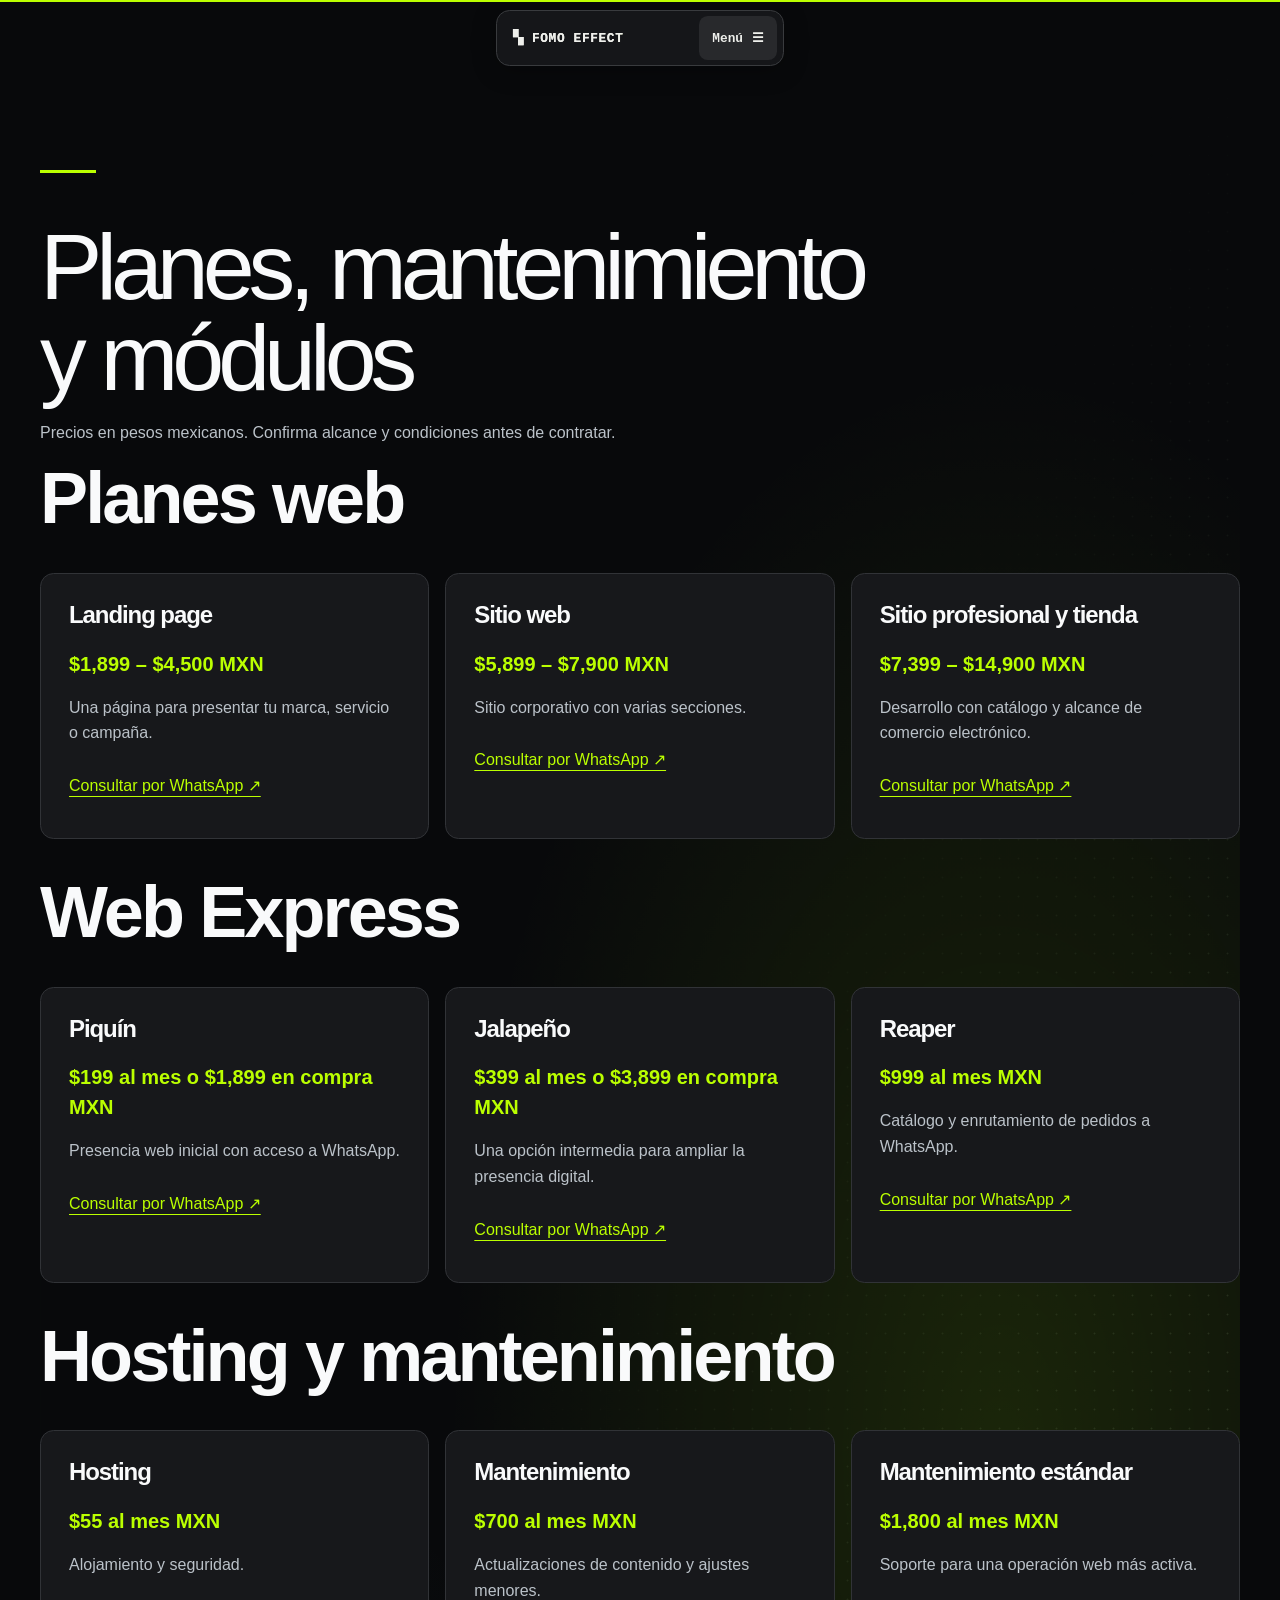
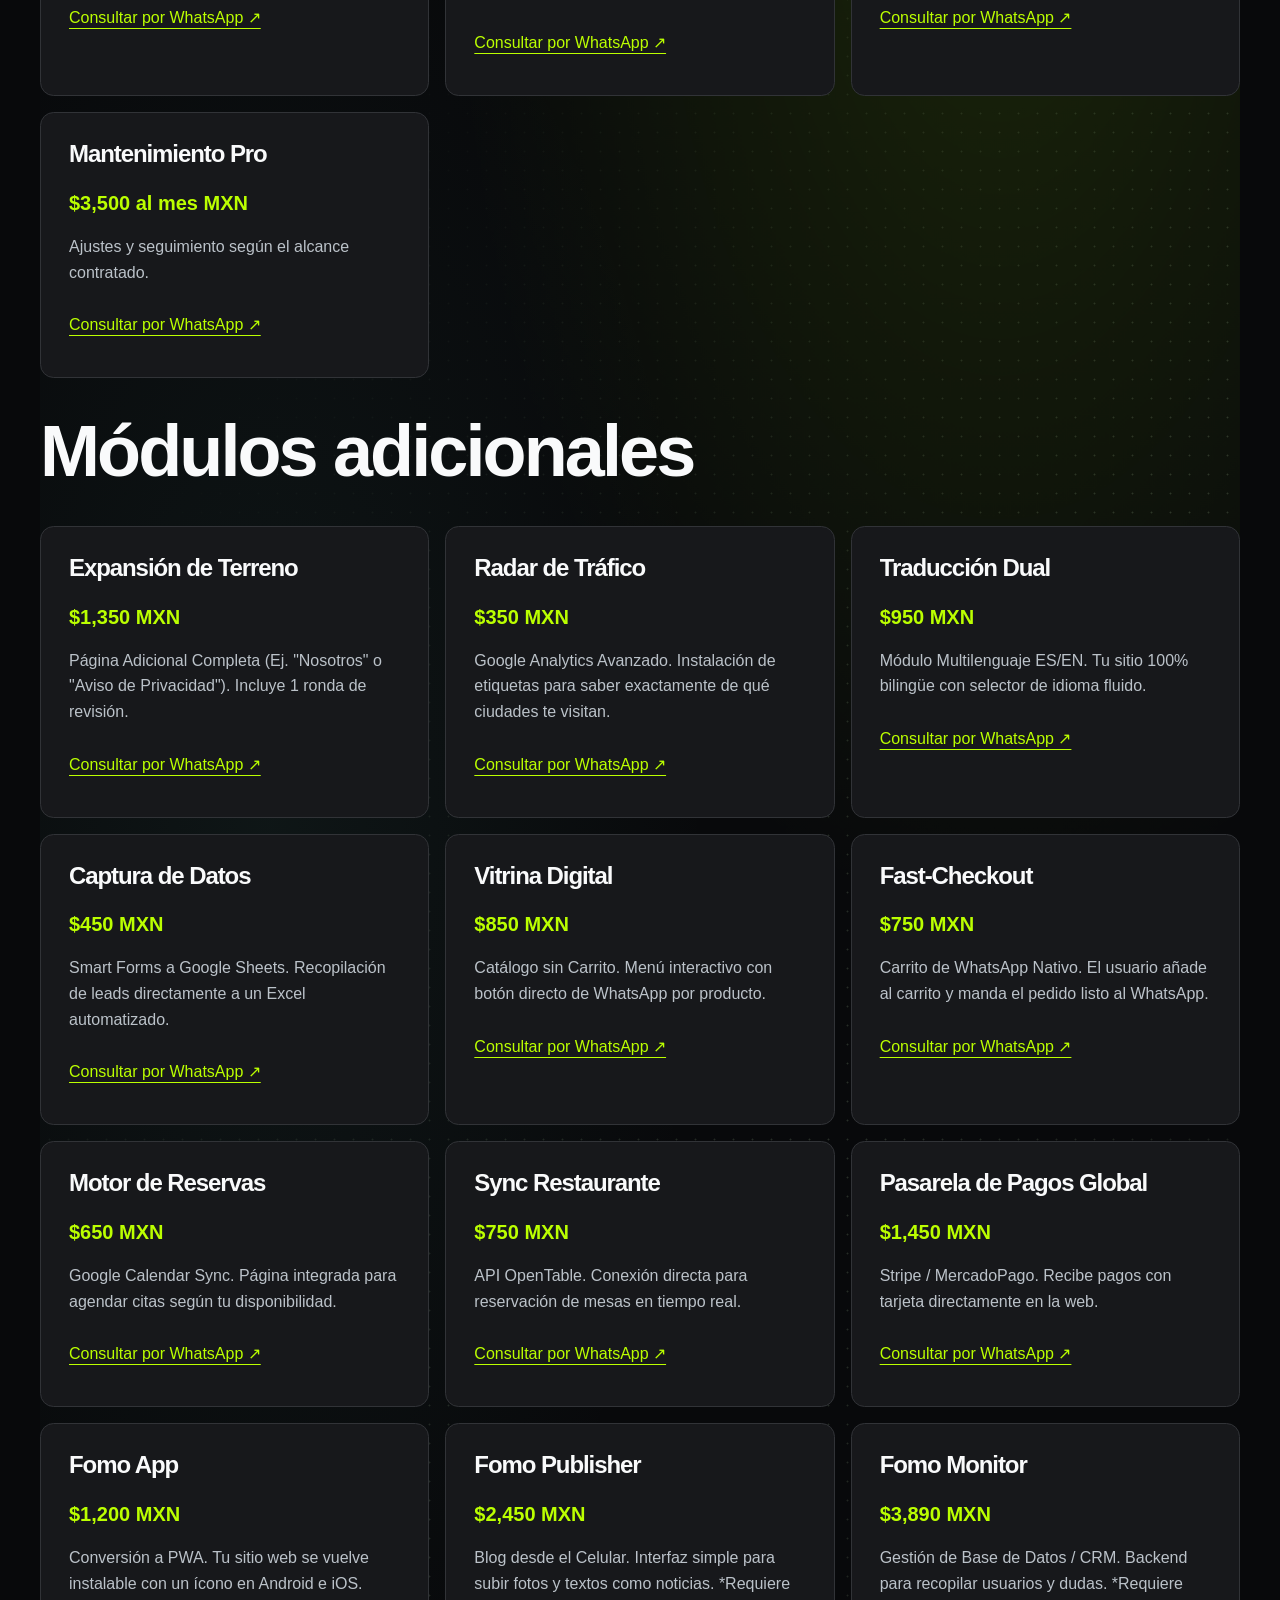
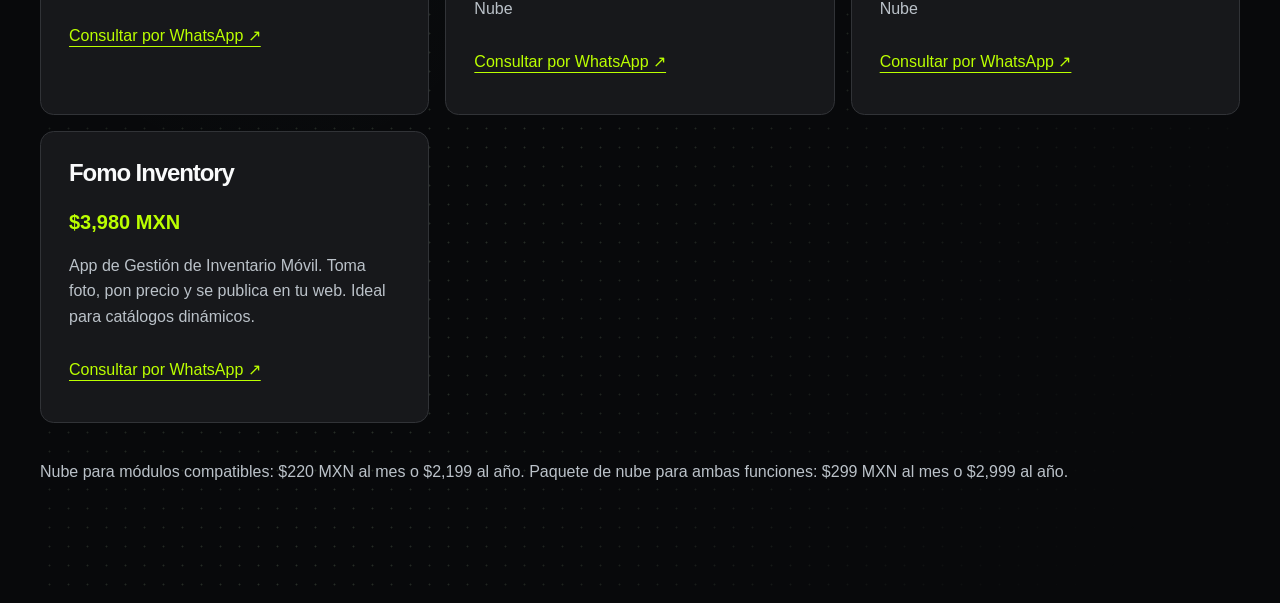
==== commit 20e4b4f7: "animationes" ====
--- a/planes/index.html
+++ b/planes/index.html
@@ -1 +1 @@
-<!doctype html><html lang="es-MX"><head><meta charset="utf-8"><meta name="viewport" content="width=device-width, initial-scale=1"><title>Planes y módulos | Fomo Effect</title><meta name="description" content="Consulta precios de desarrollo web, mantenimiento y módulos de Fomo Effect."><link rel="stylesheet" href="../assets/private-services-fonts.css"><link rel="stylesheet" href="../assets/fomo.css"><script src="../assets/fomo.js" defer></script><link rel="stylesheet" href="../assets/interior.css"><link rel="stylesheet" href="../assets/navigation.css"><script defer src="../assets/interior.js"></script></head><body class="fomo-standalone"><div class="site-nav"><a class="site-brand" aria-label="FOMO EFFECT, inicio" href="../index.html">▚ FOMO EFFECT</a><details><summary>Menú <span aria-hidden="true">☰</span></summary><nav aria-label="Navegación principal"><div><b>Estudio</b><a href="../index.html">Inicio</a><a href="../index.html#services">Servicios</a><a href="../planes/index.html" aria-current="page">Planes</a><a href="../index.html#contact">Contacto</a></div><div><b>Private Clients</b><a href="../private-clients/index.html">Private Clients</a><a href="../private-clients/servicios/index.html">Guía de servicios</a></div><div><b>Web Leasing</b><a href="../web-leasing/index.html">Web Leasing</a><a href="../web-leasing/mods/index.html">Fomo Mods</a><a href="../web-leasing/cloud/index.html">Fomo Cloud</a><a href="../web-leasing/adquirir-mi-sitio/index.html">Adquirir mi sitio</a><a href="../web-leasing/condiciones/index.html">Condiciones</a><a href="../web-leasing/solicitud/index.html">Solicitudes</a></div></nav></details></div><main class="fomo-prices"><div><h1>Planes, mantenimiento y módulos</h1><p>Precios en pesos mexicanos. Confirma alcance y condiciones antes de contratar.</p><section><h2>Planes web</h2><div class="fomo-grid"><article><h3>Landing page</h3><strong>$1,899 – $4,500 MXN</strong><p>Una página para presentar tu marca, servicio o campaña.</p><a href="https://wa.me/525574123521?text=Hola%2C%20Fomo%20Effect.%20Quiero%20informaci%C3%B3n%20sobre%20Landing%20page.">Consultar por WhatsApp ↗</a></article><article><h3>Sitio web</h3><strong>$5,899 – $7,900 MXN</strong><p>Sitio corporativo con varias secciones.</p><a href="https://wa.me/525574123521?text=Hola%2C%20Fomo%20Effect.%20Quiero%20informaci%C3%B3n%20sobre%20Sitio%20web.">Consultar por WhatsApp ↗</a></article><article><h3>Sitio profesional y tienda</h3><strong>$7,399 – $14,900 MXN</strong><p>Desarrollo con catálogo y alcance de comercio electrónico.</p><a href="https://wa.me/525574123521?text=Hola%2C%20Fomo%20Effect.%20Quiero%20informaci%C3%B3n%20sobre%20Sitio%20profesional%20y%20tienda.">Consultar por WhatsApp ↗</a></article></div></section><section><h2>Web Express</h2><div class="fomo-grid"><article><h3>Piquín</h3><strong>$199 al mes o $1,899 en compra MXN</strong><p>Presencia web inicial con acceso a WhatsApp.</p><a href="https://wa.me/525574123521?text=Hola%2C%20Fomo%20Effect.%20Quiero%20informaci%C3%B3n%20sobre%20Piqu%C3%ADn.">Consultar por WhatsApp ↗</a></article><article><h3>Jalapeño</h3><strong>$399 al mes o $3,899 en compra MXN</strong><p>Una opción intermedia para ampliar la presencia digital.</p><a href="https://wa.me/525574123521?text=Hola%2C%20Fomo%20Effect.%20Quiero%20informaci%C3%B3n%20sobre%20Jalape%C3%B1o.">Consultar por WhatsApp ↗</a></article><article><h3>Reaper</h3><strong>$999 al mes MXN</strong><p>Catálogo y enrutamiento de pedidos a WhatsApp.</p><a href="https://wa.me/525574123521?text=Hola%2C%20Fomo%20Effect.%20Quiero%20informaci%C3%B3n%20sobre%20Reaper.">Consultar por WhatsApp ↗</a></article></div></section><section><h2>Hosting y mantenimiento</h2><div class="fomo-grid"><article><h3>Hosting</h3><strong>$55 al mes MXN</strong><p>Alojamiento y seguridad.</p><a href="https://wa.me/525574123521?text=Hola%2C%20Fomo%20Effect.%20Quiero%20informaci%C3%B3n%20sobre%20Hosting.">Consultar por WhatsApp ↗</a></article><article><h3>Mantenimiento</h3><strong>$700 al mes MXN</strong><p>Actualizaciones de contenido y ajustes menores.</p><a href="https://wa.me/525574123521?text=Hola%2C%20Fomo%20Effect.%20Quiero%20informaci%C3%B3n%20sobre%20Mantenimiento.">Consultar por WhatsApp ↗</a></article><article><h3>Mantenimiento estándar</h3><strong>$1,800 al mes MXN</strong><p>Soporte para una operación web más activa.</p><a href="https://wa.me/525574123521?text=Hola%2C%20Fomo%20Effect.%20Quiero%20informaci%C3%B3n%20sobre%20Mantenimiento%20est%C3%A1ndar.">Consultar por WhatsApp ↗</a></article><article><h3>Mantenimiento Pro</h3><strong>$3,500 al mes MXN</strong><p>Ajustes y seguimiento según el alcance contratado.</p><a href="https://wa.me/525574123521?text=Hola%2C%20Fomo%20Effect.%20Quiero%20informaci%C3%B3n%20sobre%20Mantenimiento%20Pro.">Consultar por WhatsApp ↗</a></article></div></section><section><h2>Módulos adicionales</h2><div class="fomo-grid"><article><h3>Expansión de Terreno</h3><strong>$1,350 MXN</strong><p>Página Adicional Completa (Ej. "Nosotros" o "Aviso de Privacidad"). Incluye 1 ronda de revisión.</p><a href="https://wa.me/525574123521?text=Hola%2C%20Fomo%20Effect.%20Quiero%20informaci%C3%B3n%20sobre%20Expansi%C3%B3n%20de%20Terreno.">Consultar por WhatsApp ↗</a></article><article><h3>Radar de Tráfico</h3><strong>$350 MXN</strong><p>Google Analytics Avanzado. Instalación de etiquetas para saber exactamente de qué ciudades te visitan.</p><a href="https://wa.me/525574123521?text=Hola%2C%20Fomo%20Effect.%20Quiero%20informaci%C3%B3n%20sobre%20Radar%20de%20Tr%C3%A1fico.">Consultar por WhatsApp ↗</a></article><article><h3>Traducción Dual</h3><strong>$950 MXN</strong><p>Módulo Multilenguaje ES/EN. Tu sitio 100% bilingüe con selector de idioma fluido.</p><a href="https://wa.me/525574123521?text=Hola%2C%20Fomo%20Effect.%20Quiero%20informaci%C3%B3n%20sobre%20Traducci%C3%B3n%20Dual.">Consultar por WhatsApp ↗</a></article><article><h3>Captura de Datos</h3><strong>$450 MXN</strong><p>Smart Forms a Google Sheets. Recopilación de leads directamente a un Excel automatizado.</p><a href="https://wa.me/525574123521?text=Hola%2C%20Fomo%20Effect.%20Quiero%20informaci%C3%B3n%20sobre%20Captura%20de%20Datos.">Consultar por WhatsApp ↗</a></article><article><h3>Vitrina Digital</h3><strong>$850 MXN</strong><p>Catálogo sin Carrito. Menú interactivo con botón directo de WhatsApp por producto.</p><a href="https://wa.me/525574123521?text=Hola%2C%20Fomo%20Effect.%20Quiero%20informaci%C3%B3n%20sobre%20Vitrina%20Digital.">Consultar por WhatsApp ↗</a></article><article><h3>Fast-Checkout</h3><strong>$750 MXN</strong><p>Carrito de WhatsApp Nativo. El usuario añade al carrito y manda el pedido listo al WhatsApp.</p><a href="https://wa.me/525574123521?text=Hola%2C%20Fomo%20Effect.%20Quiero%20informaci%C3%B3n%20sobre%20Fast-Checkout.">Consultar por WhatsApp ↗</a></article><article><h3>Motor de Reservas</h3><strong>$650 MXN</strong><p>Google Calendar Sync. Página integrada para agendar citas según tu disponibilidad.</p><a href="https://wa.me/525574123521?text=Hola%2C%20Fomo%20Effect.%20Quiero%20informaci%C3%B3n%20sobre%20Motor%20de%20Reservas.">Consultar por WhatsApp ↗</a></article><article><h3>Sync Restaurante</h3><strong>$750 MXN</strong><p>API OpenTable. Conexión directa para reservación de mesas en tiempo real.</p><a href="https://wa.me/525574123521?text=Hola%2C%20Fomo%20Effect.%20Quiero%20informaci%C3%B3n%20sobre%20Sync%20Restaurante.">Consultar por WhatsApp ↗</a></article><article><h3>Pasarela de Pagos Global</h3><strong>$1,450 MXN</strong><p>Stripe / MercadoPago. Recibe pagos con tarjeta directamente en la web.</p><a href="https://wa.me/525574123521?text=Hola%2C%20Fomo%20Effect.%20Quiero%20informaci%C3%B3n%20sobre%20Pasarela%20de%20Pagos%20Global.">Consultar por WhatsApp ↗</a></article><article><h3>Fomo App</h3><strong>$1,200 MXN</strong><p>Conversión a PWA. Tu sitio web se vuelve instalable con un ícono en Android e iOS.</p><a href="https://wa.me/525574123521?text=Hola%2C%20Fomo%20Effect.%20Quiero%20informaci%C3%B3n%20sobre%20Fomo%20App.">Consultar por WhatsApp ↗</a></article><article><h3>Fomo Publisher</h3><strong>$2,450 MXN</strong><p>Blog desde el Celular. Interfaz simple para subir fotos y textos como noticias. *Requiere Nube</p><a href="https://wa.me/525574123521?text=Hola%2C%20Fomo%20Effect.%20Quiero%20informaci%C3%B3n%20sobre%20Fomo%20Publisher.">Consultar por WhatsApp ↗</a></article><article><h3>Fomo Monitor</h3><strong>$3,890 MXN</strong><p>Gestión de Base de Datos / CRM. Backend para recopilar usuarios y dudas. *Requiere Nube</p><a href="https://wa.me/525574123521?text=Hola%2C%20Fomo%20Effect.%20Quiero%20informaci%C3%B3n%20sobre%20Fomo%20Monitor.">Consultar por WhatsApp ↗</a></article><article><h3>Fomo Inventory</h3><strong>$3,980 MXN</strong><p>App de Gestión de Inventario Móvil. Toma foto, pon precio y se publica en tu web. Ideal para catálogos dinámicos.</p><a href="https://wa.me/525574123521?text=Hola%2C%20Fomo%20Effect.%20Quiero%20informaci%C3%B3n%20sobre%20Fomo%20Inventory.">Consultar por WhatsApp ↗</a></article></div><p>Nube para módulos compatibles: $220 MXN al mes o $2,199 al año. Paquete de nube para ambas funciones: $299 MXN al mes o $2,999 al año.</p></section></div></main></body></html>+<!doctype html><html lang="es-MX"><head><meta charset="utf-8"><meta name="viewport" content="width=device-width, initial-scale=1"><title>Planes y módulos | Fomo Effect</title><meta name="description" content="Consulta precios de desarrollo web, mantenimiento y módulos de Fomo Effect."><link rel="stylesheet" href="../assets/private-services-fonts.css"><link rel="stylesheet" href="../assets/fomo.css"><script src="../assets/fomo.js" defer></script><link rel="stylesheet" href="../assets/interior.css"><link rel="stylesheet" href="../assets/navigation.css"><script defer src="../assets/interior.js"></script><link rel="stylesheet" href="../assets/scroll-motion.css"><script defer src="../assets/scroll-motion.js"></script></head><body class="fomo-standalone"><div class="site-nav"><a class="site-brand" aria-label="FOMO EFFECT, inicio" href="../index.html">▚ FOMO EFFECT</a><details><summary>Menú <span aria-hidden="true">☰</span></summary><nav aria-label="Navegación principal"><div><b>Estudio</b><a href="../index.html">Inicio</a><a href="../index.html#services">Servicios</a><a href="../planes/index.html" aria-current="page">Planes</a><a href="../index.html#contact">Contacto</a></div><div><b>Private Clients</b><a href="../private-clients/index.html">Private Clients</a><a href="../private-clients/servicios/index.html">Guía de servicios</a></div><div><b>Web Leasing</b><a href="../web-leasing/index.html">Web Leasing</a><a href="../web-leasing/mods/index.html">Fomo Mods</a><a href="../web-leasing/cloud/index.html">Fomo Cloud</a><a href="../web-leasing/adquirir-mi-sitio/index.html">Adquirir mi sitio</a><a href="../web-leasing/condiciones/index.html">Condiciones</a><a href="../web-leasing/solicitud/index.html">Solicitudes</a></div></nav></details></div><main class="fomo-prices"><div><h1>Planes, mantenimiento y módulos</h1><p>Precios en pesos mexicanos. Confirma alcance y condiciones antes de contratar.</p><section><h2>Planes web</h2><div class="fomo-grid"><article><h3>Landing page</h3><strong>$1,899 – $4,500 MXN</strong><p>Una página para presentar tu marca, servicio o campaña.</p><a href="https://wa.me/525574123521?text=Hola%2C%20Fomo%20Effect.%20Quiero%20informaci%C3%B3n%20sobre%20Landing%20page.">Consultar por WhatsApp ↗</a></article><article><h3>Sitio web</h3><strong>$5,899 – $7,900 MXN</strong><p>Sitio corporativo con varias secciones.</p><a href="https://wa.me/525574123521?text=Hola%2C%20Fomo%20Effect.%20Quiero%20informaci%C3%B3n%20sobre%20Sitio%20web.">Consultar por WhatsApp ↗</a></article><article><h3>Sitio profesional y tienda</h3><strong>$7,399 – $14,900 MXN</strong><p>Desarrollo con catálogo y alcance de comercio electrónico.</p><a href="https://wa.me/525574123521?text=Hola%2C%20Fomo%20Effect.%20Quiero%20informaci%C3%B3n%20sobre%20Sitio%20profesional%20y%20tienda.">Consultar por WhatsApp ↗</a></article></div></section><section><h2>Web Express</h2><div class="fomo-grid"><article><h3>Piquín</h3><strong>$199 al mes o $1,899 en compra MXN</strong><p>Presencia web inicial con acceso a WhatsApp.</p><a href="https://wa.me/525574123521?text=Hola%2C%20Fomo%20Effect.%20Quiero%20informaci%C3%B3n%20sobre%20Piqu%C3%ADn.">Consultar por WhatsApp ↗</a></article><article><h3>Jalapeño</h3><strong>$399 al mes o $3,899 en compra MXN</strong><p>Una opción intermedia para ampliar la presencia digital.</p><a href="https://wa.me/525574123521?text=Hola%2C%20Fomo%20Effect.%20Quiero%20informaci%C3%B3n%20sobre%20Jalape%C3%B1o.">Consultar por WhatsApp ↗</a></article><article><h3>Reaper</h3><strong>$999 al mes MXN</strong><p>Catálogo y enrutamiento de pedidos a WhatsApp.</p><a href="https://wa.me/525574123521?text=Hola%2C%20Fomo%20Effect.%20Quiero%20informaci%C3%B3n%20sobre%20Reaper.">Consultar por WhatsApp ↗</a></article></div></section><section><h2>Hosting y mantenimiento</h2><div class="fomo-grid"><article><h3>Hosting</h3><strong>$55 al mes MXN</strong><p>Alojamiento y seguridad.</p><a href="https://wa.me/525574123521?text=Hola%2C%20Fomo%20Effect.%20Quiero%20informaci%C3%B3n%20sobre%20Hosting.">Consultar por WhatsApp ↗</a></article><article><h3>Mantenimiento</h3><strong>$700 al mes MXN</strong><p>Actualizaciones de contenido y ajustes menores.</p><a href="https://wa.me/525574123521?text=Hola%2C%20Fomo%20Effect.%20Quiero%20informaci%C3%B3n%20sobre%20Mantenimiento.">Consultar por WhatsApp ↗</a></article><article><h3>Mantenimiento estándar</h3><strong>$1,800 al mes MXN</strong><p>Soporte para una operación web más activa.</p><a href="https://wa.me/525574123521?text=Hola%2C%20Fomo%20Effect.%20Quiero%20informaci%C3%B3n%20sobre%20Mantenimiento%20est%C3%A1ndar.">Consultar por WhatsApp ↗</a></article><article><h3>Mantenimiento Pro</h3><strong>$3,500 al mes MXN</strong><p>Ajustes y seguimiento según el alcance contratado.</p><a href="https://wa.me/525574123521?text=Hola%2C%20Fomo%20Effect.%20Quiero%20informaci%C3%B3n%20sobre%20Mantenimiento%20Pro.">Consultar por WhatsApp ↗</a></article></div></section><section><h2>Módulos adicionales</h2><div class="fomo-grid"><article><h3>Expansión de Terreno</h3><strong>$1,350 MXN</strong><p>Página Adicional Completa (Ej. "Nosotros" o "Aviso de Privacidad"). Incluye 1 ronda de revisión.</p><a href="https://wa.me/525574123521?text=Hola%2C%20Fomo%20Effect.%20Quiero%20informaci%C3%B3n%20sobre%20Expansi%C3%B3n%20de%20Terreno.">Consultar por WhatsApp ↗</a></article><article><h3>Radar de Tráfico</h3><strong>$350 MXN</strong><p>Google Analytics Avanzado. Instalación de etiquetas para saber exactamente de qué ciudades te visitan.</p><a href="https://wa.me/525574123521?text=Hola%2C%20Fomo%20Effect.%20Quiero%20informaci%C3%B3n%20sobre%20Radar%20de%20Tr%C3%A1fico.">Consultar por WhatsApp ↗</a></article><article><h3>Traducción Dual</h3><strong>$950 MXN</strong><p>Módulo Multilenguaje ES/EN. Tu sitio 100% bilingüe con selector de idioma fluido.</p><a href="https://wa.me/525574123521?text=Hola%2C%20Fomo%20Effect.%20Quiero%20informaci%C3%B3n%20sobre%20Traducci%C3%B3n%20Dual.">Consultar por WhatsApp ↗</a></article><article><h3>Captura de Datos</h3><strong>$450 MXN</strong><p>Smart Forms a Google Sheets. Recopilación de leads directamente a un Excel automatizado.</p><a href="https://wa.me/525574123521?text=Hola%2C%20Fomo%20Effect.%20Quiero%20informaci%C3%B3n%20sobre%20Captura%20de%20Datos.">Consultar por WhatsApp ↗</a></article><article><h3>Vitrina Digital</h3><strong>$850 MXN</strong><p>Catálogo sin Carrito. Menú interactivo con botón directo de WhatsApp por producto.</p><a href="https://wa.me/525574123521?text=Hola%2C%20Fomo%20Effect.%20Quiero%20informaci%C3%B3n%20sobre%20Vitrina%20Digital.">Consultar por WhatsApp ↗</a></article><article><h3>Fast-Checkout</h3><strong>$750 MXN</strong><p>Carrito de WhatsApp Nativo. El usuario añade al carrito y manda el pedido listo al WhatsApp.</p><a href="https://wa.me/525574123521?text=Hola%2C%20Fomo%20Effect.%20Quiero%20informaci%C3%B3n%20sobre%20Fast-Checkout.">Consultar por WhatsApp ↗</a></article><article><h3>Motor de Reservas</h3><strong>$650 MXN</strong><p>Google Calendar Sync. Página integrada para agendar citas según tu disponibilidad.</p><a href="https://wa.me/525574123521?text=Hola%2C%20Fomo%20Effect.%20Quiero%20informaci%C3%B3n%20sobre%20Motor%20de%20Reservas.">Consultar por WhatsApp ↗</a></article><article><h3>Sync Restaurante</h3><strong>$750 MXN</strong><p>API OpenTable. Conexión directa para reservación de mesas en tiempo real.</p><a href="https://wa.me/525574123521?text=Hola%2C%20Fomo%20Effect.%20Quiero%20informaci%C3%B3n%20sobre%20Sync%20Restaurante.">Consultar por WhatsApp ↗</a></article><article><h3>Pasarela de Pagos Global</h3><strong>$1,450 MXN</strong><p>Stripe / MercadoPago. Recibe pagos con tarjeta directamente en la web.</p><a href="https://wa.me/525574123521?text=Hola%2C%20Fomo%20Effect.%20Quiero%20informaci%C3%B3n%20sobre%20Pasarela%20de%20Pagos%20Global.">Consultar por WhatsApp ↗</a></article><article><h3>Fomo App</h3><strong>$1,200 MXN</strong><p>Conversión a PWA. Tu sitio web se vuelve instalable con un ícono en Android e iOS.</p><a href="https://wa.me/525574123521?text=Hola%2C%20Fomo%20Effect.%20Quiero%20informaci%C3%B3n%20sobre%20Fomo%20App.">Consultar por WhatsApp ↗</a></article><article><h3>Fomo Publisher</h3><strong>$2,450 MXN</strong><p>Blog desde el Celular. Interfaz simple para subir fotos y textos como noticias. *Requiere Nube</p><a href="https://wa.me/525574123521?text=Hola%2C%20Fomo%20Effect.%20Quiero%20informaci%C3%B3n%20sobre%20Fomo%20Publisher.">Consultar por WhatsApp ↗</a></article><article><h3>Fomo Monitor</h3><strong>$3,890 MXN</strong><p>Gestión de Base de Datos / CRM. Backend para recopilar usuarios y dudas. *Requiere Nube</p><a href="https://wa.me/525574123521?text=Hola%2C%20Fomo%20Effect.%20Quiero%20informaci%C3%B3n%20sobre%20Fomo%20Monitor.">Consultar por WhatsApp ↗</a></article><article><h3>Fomo Inventory</h3><strong>$3,980 MXN</strong><p>App de Gestión de Inventario Móvil. Toma foto, pon precio y se publica en tu web. Ideal para catálogos dinámicos.</p><a href="https://wa.me/525574123521?text=Hola%2C%20Fomo%20Effect.%20Quiero%20informaci%C3%B3n%20sobre%20Fomo%20Inventory.">Consultar por WhatsApp ↗</a></article></div><p>Nube para módulos compatibles: $220 MXN al mes o $2,199 al año. Paquete de nube para ambas funciones: $299 MXN al mes o $2,999 al año.</p></section></div></main></body></html>
--- a/assets/navigation.css
+++ b/assets/navigation.css
@@ -20,3 +20,20 @@
 .site-nav nav a:is(:hover,[aria-current]), .site-nav summary:hover { color:#bbff00; background:#252725; }
 .site-nav :focus-visible { outline:2px solid #bbff00; outline-offset:2px; }
 @media(max-width:600px){ .site-nav nav { grid-template-columns:1fr; gap:.4rem; } .site-nav nav>div+div { border-top:1px solid #333538; padding-top:.5rem; } }
+@media (prefers-reduced-motion:no-preference) {
+  .motion-word { display:inline-block; animation:word-resolve .44s var(--delay) cubic-bezier(.2,.7,.2,1) backwards; }
+  @keyframes word-resolve { from { opacity:.15; filter:blur(4px); transform:translateY(.35em); } }
+  .site-nav details[open] nav>div { animation:menu-arrive .24s ease-out backwards; }
+  .site-nav details[open] nav>div:nth-child(2) { animation-delay:40ms; }
+  .site-nav details[open] nav>div:nth-child(3) { animation-delay:80ms; }
+  @keyframes menu-arrive { from { opacity:.25; translate:0 6px; } }
+  .motion-spark { position:fixed; z-index:150; pointer-events:none; width:0; height:0; }
+  .motion-spark i { position:absolute; width:7px; height:2px; border-radius:2px; background:#bbff00; animation:spark-out .36s ease-out both; }
+  @keyframes spark-out {
+    from { transform:rotate(var(--angle)) translateX(5px); opacity:1; }
+    to { transform:rotate(var(--angle)) translateX(22px) scaleX(.35); opacity:0; }
+  }
+}
+@media (hover:hover) and (pointer:fine) and (prefers-reduced-motion:no-preference) {
+  body .motion-tilt:hover { transform:perspective(800px) rotateX(var(--pitch)) rotateY(var(--yaw)); transition:transform .12s ease-out; }
+}
--- a/assets/scroll-motion.css
+++ b/assets/scroll-motion.css
@@ -0,0 +1,51 @@
+/* Ambient light stays behind content and never participates in hit testing. */
+.light-stage { position:relative; isolation:isolate; }
+.light-field {
+  position:absolute; inset:0; z-index:-1; pointer-events:none; overflow:hidden;
+  border-radius:inherit; contain:paint;
+}
+.light-field::before,.light-field::after { content:""; position:absolute; inset:-4% 0; }
+.light-field::before {
+  background:radial-gradient(ellipse 55% 32% at 80% 38%,#a6ff001e,transparent 84%),
+             radial-gradient(ellipse 46% 30% at 19% 62%,#62beac12,transparent 80%);
+}
+.light-field::after {
+  background-image:radial-gradient(circle,#d8ffc643 .8px,transparent 1.15px);
+  background-size:19px 19px; mask-image:linear-gradient(118deg,transparent 36%,#0009 69%,transparent 94%);
+}
+.field-1::before { background:repeating-linear-gradient(117deg,transparent 0 54px,#baff0011 55px,transparent 57px 92px),radial-gradient(ellipse at 16% 30%,#baff001a,transparent 53%); }
+.field-1::after { mask-image:linear-gradient(72deg,#0007,transparent 40%); }
+.field-2::before { background:repeating-radial-gradient(ellipse at 105% 100%,transparent 0 44px,#bbff001a 45px,transparent 47px 70px); }
+.field-2::after { background:radial-gradient(ellipse at 90% 84%,#bbff001b,transparent 52%);mask-image:none; }
+@media(prefers-reduced-motion:no-preference) {
+  .text-arrival { animation:editorial-resolve .55s cubic-bezier(.2,.65,.2,1) backwards; }
+  h1.text-arrival,h2.text-arrival { animation-name:headline-reveal; animation-duration:.72s; }
+  @keyframes editorial-resolve { from { opacity:.55; translate:0 .38rem; } }
+  @keyframes headline-reveal { from { clip-path:inset(0 0 80% 0); opacity:.6; } to { clip-path:inset(-12% -2%); } }
+  :is(.choices button,.site-nav nav a,.fomo-cta,.button,.private-button):active { scale:.98; }
+  @supports (animation-timeline:scroll()) {
+    body::after { content:""; position:fixed; z-index:115; inset:0 0 auto; height:2px; background:#bbff00; pointer-events:none; transform-origin:left; animation:reading-line linear both; animation-timeline:scroll(root); }
+    @keyframes reading-line { from { transform:scaleX(0); } to { transform:scaleX(1); } }
+    .light-stage { view-timeline-name:--surface; }
+    .light-field::before { animation:light-travel linear both; animation-timeline:--surface; }
+    @keyframes light-travel { from { transform:translateY(-3%) scale(1.04); } to { transform:translateY(3%) scale(1.04); } }
+    .service-view .tile { animation:art-expand linear both; animation-timeline:view(); animation-range:entry 0% cover 40%; }
+    @keyframes art-expand { from { clip-path:inset(8% 5% round 1.3rem); } to { clip-path:inset(0 round .65rem); } }
+  }
+}
+@media(max-width:600px) {
+  .light-field::after { background-size:24px 24px; opacity:.65; }
+  .text-arrival { animation-duration:.35s; }
+}
+@media(prefers-reduced-motion:no-preference) {
+  .site-brand { background-image:linear-gradient(110deg,#efefe9 33%,#bbff00 47%,#fff 52%,#efefe9 67%); background-size:285% 100%; background-clip:text; }
+  .site-nav .site-brand:is(:hover,:focus-visible) { color:transparent; animation:brand-sheen .85s ease-out both; }
+  @keyframes brand-sheen { from { background-position:100% 0; } to { background-position:0 0; } }
+  :is(.offers a,.private-card,.fomo-grid article,.ps-details section):focus-within {
+    outline:1px solid #bbff0066; outline-offset:2px;
+  }
+  :is(.questions,.leasing-panel) details[open]>:not(summary) { animation:answer-unfold .28s ease-out; }
+  @keyframes answer-unfold { from { opacity:.4; translate:0 -.35rem; } }
+  :is(.private-form,.leasing-form) :is(input,textarea,select) { transition:border-color .2s,box-shadow .2s; }
+  :is(.private-form,.leasing-form) :is(input,textarea,select):focus-visible { border-color:#bbff00; box-shadow:0 0 0 3px #bbff0022; }
+}
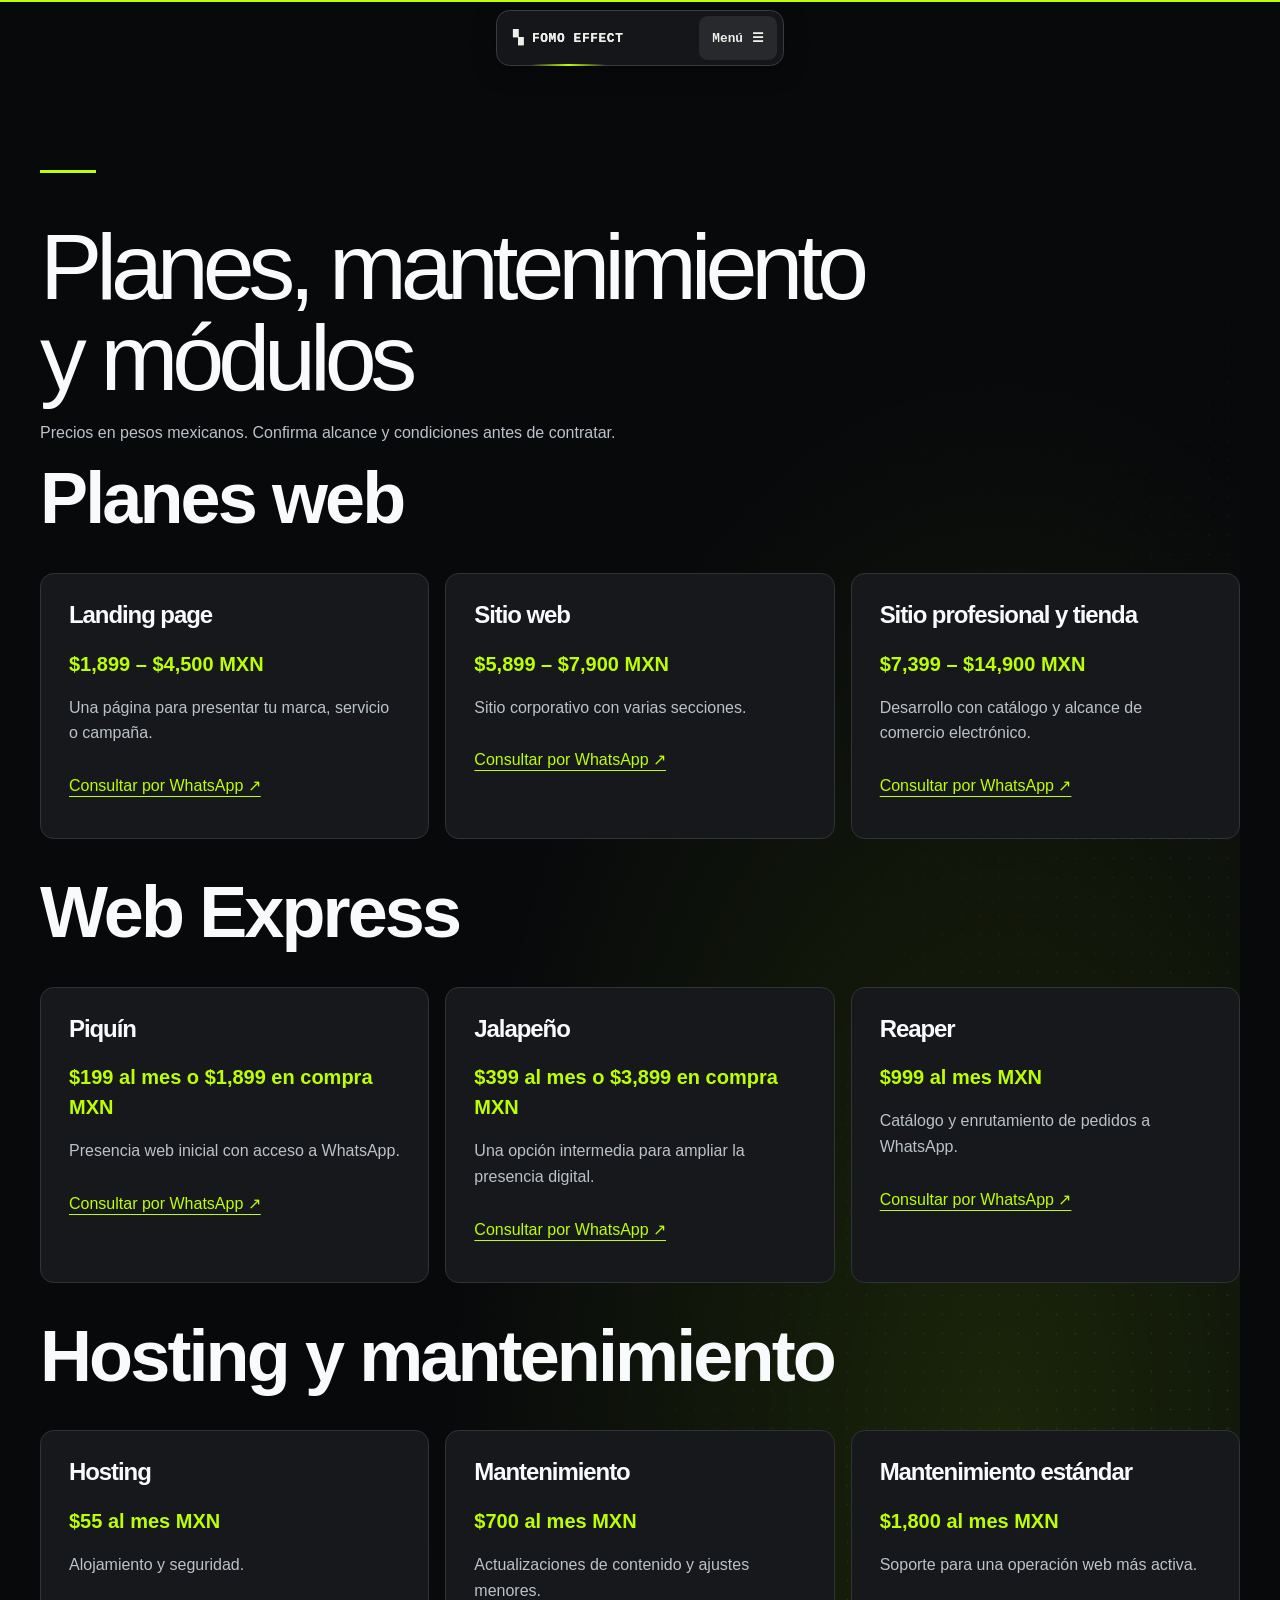
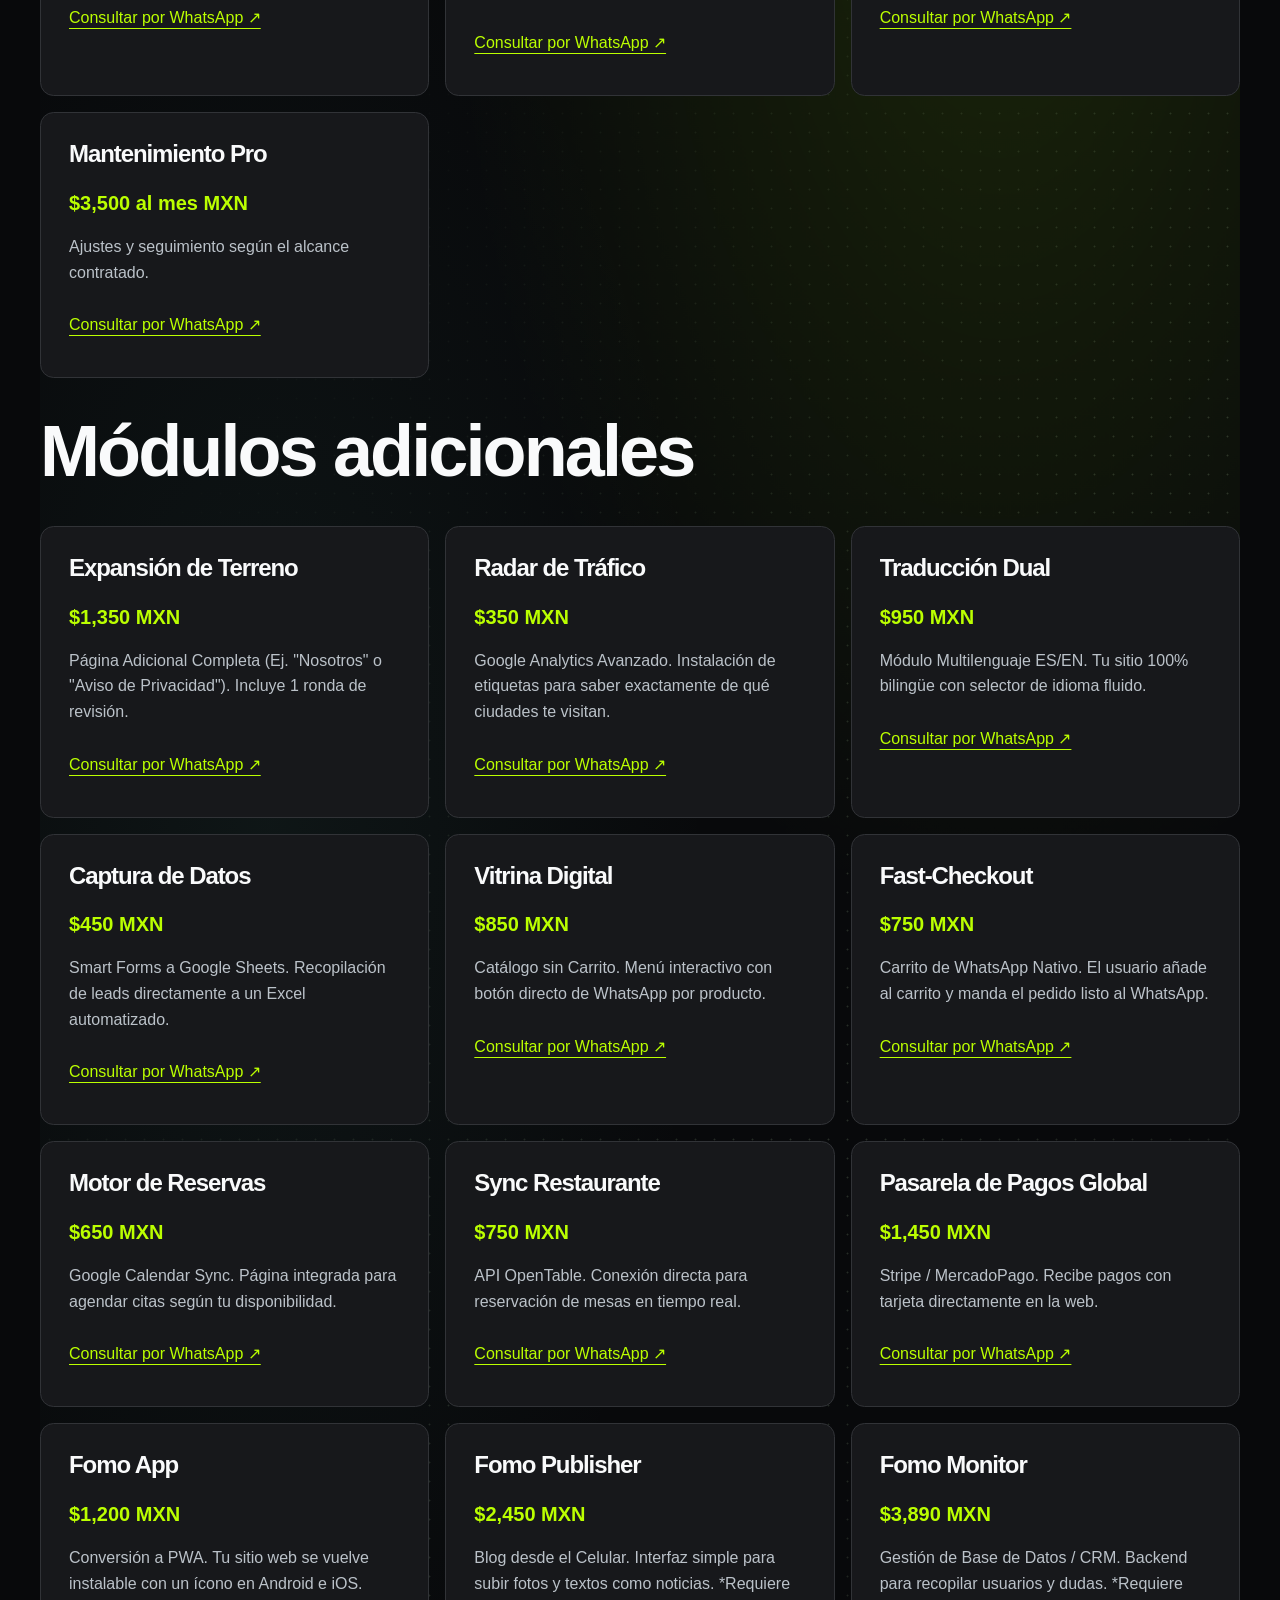
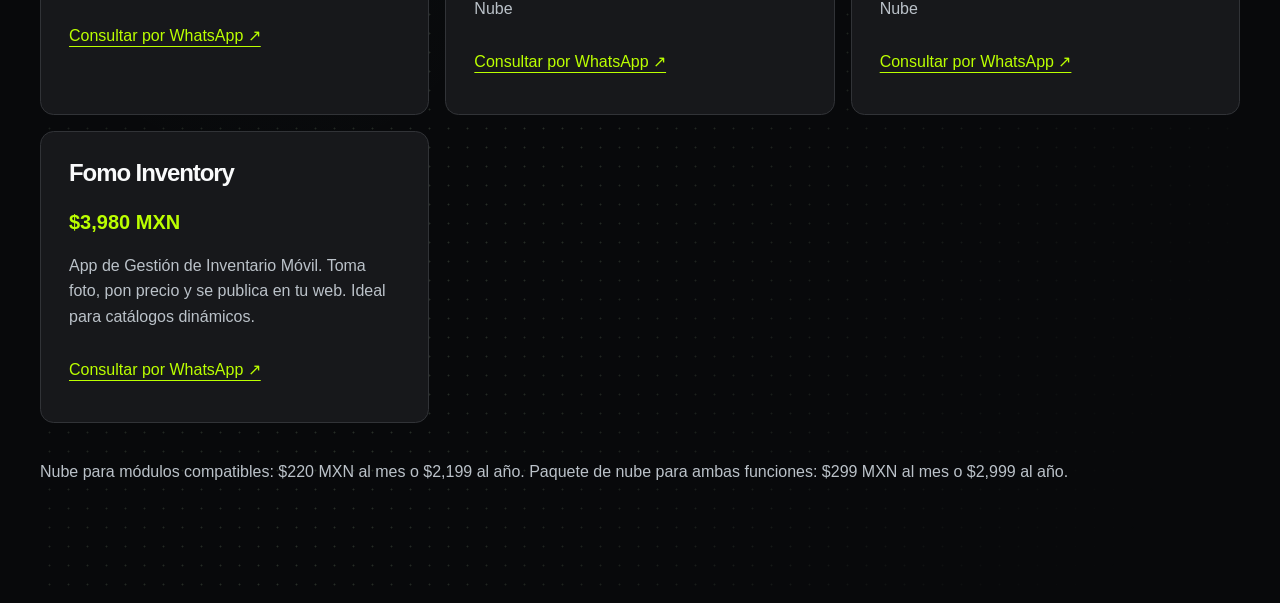
==== commit 19e46473: "portada" ====
--- a/planes/index.html
+++ b/planes/index.html
@@ -1 +1 @@
-<!doctype html><html lang="es-MX"><head><meta charset="utf-8"><meta name="viewport" content="width=device-width, initial-scale=1"><title>Planes y módulos | Fomo Effect</title><meta name="description" content="Consulta precios de desarrollo web, mantenimiento y módulos de Fomo Effect."><link rel="stylesheet" href="../assets/private-services-fonts.css"><link rel="stylesheet" href="../assets/fomo.css"><script src="../assets/fomo.js" defer></script><link rel="stylesheet" href="../assets/interior.css"><link rel="stylesheet" href="../assets/navigation.css"><script defer src="../assets/interior.js"></script><link rel="stylesheet" href="../assets/scroll-motion.css"><script defer src="../assets/scroll-motion.js"></script></head><body class="fomo-standalone"><div class="site-nav"><a class="site-brand" aria-label="FOMO EFFECT, inicio" href="../index.html">▚ FOMO EFFECT</a><details><summary>Menú <span aria-hidden="true">☰</span></summary><nav aria-label="Navegación principal"><div><b>Estudio</b><a href="../index.html">Inicio</a><a href="../index.html#services">Servicios</a><a href="../planes/index.html" aria-current="page">Planes</a><a href="../index.html#contact">Contacto</a></div><div><b>Private Clients</b><a href="../private-clients/index.html">Private Clients</a><a href="../private-clients/servicios/index.html">Guía de servicios</a></div><div><b>Web Leasing</b><a href="../web-leasing/index.html">Web Leasing</a><a href="../web-leasing/mods/index.html">Fomo Mods</a><a href="../web-leasing/cloud/index.html">Fomo Cloud</a><a href="../web-leasing/adquirir-mi-sitio/index.html">Adquirir mi sitio</a><a href="../web-leasing/condiciones/index.html">Condiciones</a><a href="../web-leasing/solicitud/index.html">Solicitudes</a></div></nav></details></div><main class="fomo-prices"><div><h1>Planes, mantenimiento y módulos</h1><p>Precios en pesos mexicanos. Confirma alcance y condiciones antes de contratar.</p><section><h2>Planes web</h2><div class="fomo-grid"><article><h3>Landing page</h3><strong>$1,899 – $4,500 MXN</strong><p>Una página para presentar tu marca, servicio o campaña.</p><a href="https://wa.me/525574123521?text=Hola%2C%20Fomo%20Effect.%20Quiero%20informaci%C3%B3n%20sobre%20Landing%20page.">Consultar por WhatsApp ↗</a></article><article><h3>Sitio web</h3><strong>$5,899 – $7,900 MXN</strong><p>Sitio corporativo con varias secciones.</p><a href="https://wa.me/525574123521?text=Hola%2C%20Fomo%20Effect.%20Quiero%20informaci%C3%B3n%20sobre%20Sitio%20web.">Consultar por WhatsApp ↗</a></article><article><h3>Sitio profesional y tienda</h3><strong>$7,399 – $14,900 MXN</strong><p>Desarrollo con catálogo y alcance de comercio electrónico.</p><a href="https://wa.me/525574123521?text=Hola%2C%20Fomo%20Effect.%20Quiero%20informaci%C3%B3n%20sobre%20Sitio%20profesional%20y%20tienda.">Consultar por WhatsApp ↗</a></article></div></section><section><h2>Web Express</h2><div class="fomo-grid"><article><h3>Piquín</h3><strong>$199 al mes o $1,899 en compra MXN</strong><p>Presencia web inicial con acceso a WhatsApp.</p><a href="https://wa.me/525574123521?text=Hola%2C%20Fomo%20Effect.%20Quiero%20informaci%C3%B3n%20sobre%20Piqu%C3%ADn.">Consultar por WhatsApp ↗</a></article><article><h3>Jalapeño</h3><strong>$399 al mes o $3,899 en compra MXN</strong><p>Una opción intermedia para ampliar la presencia digital.</p><a href="https://wa.me/525574123521?text=Hola%2C%20Fomo%20Effect.%20Quiero%20informaci%C3%B3n%20sobre%20Jalape%C3%B1o.">Consultar por WhatsApp ↗</a></article><article><h3>Reaper</h3><strong>$999 al mes MXN</strong><p>Catálogo y enrutamiento de pedidos a WhatsApp.</p><a href="https://wa.me/525574123521?text=Hola%2C%20Fomo%20Effect.%20Quiero%20informaci%C3%B3n%20sobre%20Reaper.">Consultar por WhatsApp ↗</a></article></div></section><section><h2>Hosting y mantenimiento</h2><div class="fomo-grid"><article><h3>Hosting</h3><strong>$55 al mes MXN</strong><p>Alojamiento y seguridad.</p><a href="https://wa.me/525574123521?text=Hola%2C%20Fomo%20Effect.%20Quiero%20informaci%C3%B3n%20sobre%20Hosting.">Consultar por WhatsApp ↗</a></article><article><h3>Mantenimiento</h3><strong>$700 al mes MXN</strong><p>Actualizaciones de contenido y ajustes menores.</p><a href="https://wa.me/525574123521?text=Hola%2C%20Fomo%20Effect.%20Quiero%20informaci%C3%B3n%20sobre%20Mantenimiento.">Consultar por WhatsApp ↗</a></article><article><h3>Mantenimiento estándar</h3><strong>$1,800 al mes MXN</strong><p>Soporte para una operación web más activa.</p><a href="https://wa.me/525574123521?text=Hola%2C%20Fomo%20Effect.%20Quiero%20informaci%C3%B3n%20sobre%20Mantenimiento%20est%C3%A1ndar.">Consultar por WhatsApp ↗</a></article><article><h3>Mantenimiento Pro</h3><strong>$3,500 al mes MXN</strong><p>Ajustes y seguimiento según el alcance contratado.</p><a href="https://wa.me/525574123521?text=Hola%2C%20Fomo%20Effect.%20Quiero%20informaci%C3%B3n%20sobre%20Mantenimiento%20Pro.">Consultar por WhatsApp ↗</a></article></div></section><section><h2>Módulos adicionales</h2><div class="fomo-grid"><article><h3>Expansión de Terreno</h3><strong>$1,350 MXN</strong><p>Página Adicional Completa (Ej. "Nosotros" o "Aviso de Privacidad"). Incluye 1 ronda de revisión.</p><a href="https://wa.me/525574123521?text=Hola%2C%20Fomo%20Effect.%20Quiero%20informaci%C3%B3n%20sobre%20Expansi%C3%B3n%20de%20Terreno.">Consultar por WhatsApp ↗</a></article><article><h3>Radar de Tráfico</h3><strong>$350 MXN</strong><p>Google Analytics Avanzado. Instalación de etiquetas para saber exactamente de qué ciudades te visitan.</p><a href="https://wa.me/525574123521?text=Hola%2C%20Fomo%20Effect.%20Quiero%20informaci%C3%B3n%20sobre%20Radar%20de%20Tr%C3%A1fico.">Consultar por WhatsApp ↗</a></article><article><h3>Traducción Dual</h3><strong>$950 MXN</strong><p>Módulo Multilenguaje ES/EN. Tu sitio 100% bilingüe con selector de idioma fluido.</p><a href="https://wa.me/525574123521?text=Hola%2C%20Fomo%20Effect.%20Quiero%20informaci%C3%B3n%20sobre%20Traducci%C3%B3n%20Dual.">Consultar por WhatsApp ↗</a></article><article><h3>Captura de Datos</h3><strong>$450 MXN</strong><p>Smart Forms a Google Sheets. Recopilación de leads directamente a un Excel automatizado.</p><a href="https://wa.me/525574123521?text=Hola%2C%20Fomo%20Effect.%20Quiero%20informaci%C3%B3n%20sobre%20Captura%20de%20Datos.">Consultar por WhatsApp ↗</a></article><article><h3>Vitrina Digital</h3><strong>$850 MXN</strong><p>Catálogo sin Carrito. Menú interactivo con botón directo de WhatsApp por producto.</p><a href="https://wa.me/525574123521?text=Hola%2C%20Fomo%20Effect.%20Quiero%20informaci%C3%B3n%20sobre%20Vitrina%20Digital.">Consultar por WhatsApp ↗</a></article><article><h3>Fast-Checkout</h3><strong>$750 MXN</strong><p>Carrito de WhatsApp Nativo. El usuario añade al carrito y manda el pedido listo al WhatsApp.</p><a href="https://wa.me/525574123521?text=Hola%2C%20Fomo%20Effect.%20Quiero%20informaci%C3%B3n%20sobre%20Fast-Checkout.">Consultar por WhatsApp ↗</a></article><article><h3>Motor de Reservas</h3><strong>$650 MXN</strong><p>Google Calendar Sync. Página integrada para agendar citas según tu disponibilidad.</p><a href="https://wa.me/525574123521?text=Hola%2C%20Fomo%20Effect.%20Quiero%20informaci%C3%B3n%20sobre%20Motor%20de%20Reservas.">Consultar por WhatsApp ↗</a></article><article><h3>Sync Restaurante</h3><strong>$750 MXN</strong><p>API OpenTable. Conexión directa para reservación de mesas en tiempo real.</p><a href="https://wa.me/525574123521?text=Hola%2C%20Fomo%20Effect.%20Quiero%20informaci%C3%B3n%20sobre%20Sync%20Restaurante.">Consultar por WhatsApp ↗</a></article><article><h3>Pasarela de Pagos Global</h3><strong>$1,450 MXN</strong><p>Stripe / MercadoPago. Recibe pagos con tarjeta directamente en la web.</p><a href="https://wa.me/525574123521?text=Hola%2C%20Fomo%20Effect.%20Quiero%20informaci%C3%B3n%20sobre%20Pasarela%20de%20Pagos%20Global.">Consultar por WhatsApp ↗</a></article><article><h3>Fomo App</h3><strong>$1,200 MXN</strong><p>Conversión a PWA. Tu sitio web se vuelve instalable con un ícono en Android e iOS.</p><a href="https://wa.me/525574123521?text=Hola%2C%20Fomo%20Effect.%20Quiero%20informaci%C3%B3n%20sobre%20Fomo%20App.">Consultar por WhatsApp ↗</a></article><article><h3>Fomo Publisher</h3><strong>$2,450 MXN</strong><p>Blog desde el Celular. Interfaz simple para subir fotos y textos como noticias. *Requiere Nube</p><a href="https://wa.me/525574123521?text=Hola%2C%20Fomo%20Effect.%20Quiero%20informaci%C3%B3n%20sobre%20Fomo%20Publisher.">Consultar por WhatsApp ↗</a></article><article><h3>Fomo Monitor</h3><strong>$3,890 MXN</strong><p>Gestión de Base de Datos / CRM. Backend para recopilar usuarios y dudas. *Requiere Nube</p><a href="https://wa.me/525574123521?text=Hola%2C%20Fomo%20Effect.%20Quiero%20informaci%C3%B3n%20sobre%20Fomo%20Monitor.">Consultar por WhatsApp ↗</a></article><article><h3>Fomo Inventory</h3><strong>$3,980 MXN</strong><p>App de Gestión de Inventario Móvil. Toma foto, pon precio y se publica en tu web. Ideal para catálogos dinámicos.</p><a href="https://wa.me/525574123521?text=Hola%2C%20Fomo%20Effect.%20Quiero%20informaci%C3%B3n%20sobre%20Fomo%20Inventory.">Consultar por WhatsApp ↗</a></article></div><p>Nube para módulos compatibles: $220 MXN al mes o $2,199 al año. Paquete de nube para ambas funciones: $299 MXN al mes o $2,999 al año.</p></section></div></main></body></html>+<!doctype html><html lang="es-MX"><head><meta charset="utf-8"><meta name="viewport" content="width=device-width, initial-scale=1"><title>Planes y módulos | Fomo Effect</title><meta name="description" content="Consulta precios de desarrollo web, mantenimiento y módulos de Fomo Effect."><link rel="stylesheet" href="../assets/private-services-fonts.css"><link rel="stylesheet" href="../assets/fomo.css"><script src="../assets/fomo.js" defer></script><link rel="stylesheet" href="../assets/interior.css"><link rel="stylesheet" href="../assets/navigation.css"><script defer src="../assets/interior.js"></script><link rel="stylesheet" href="../assets/scroll-motion.css?v=ab4ad70b68"><script defer src="../assets/scroll-motion.js"></script></head><body class="fomo-standalone"><div class="site-nav"><a class="site-brand" aria-label="FOMO EFFECT, inicio" href="../index.html">▚ FOMO EFFECT</a><details><summary>Menú <span aria-hidden="true">☰</span></summary><nav aria-label="Navegación principal"><div><b>Estudio</b><a href="../index.html">Inicio</a><a href="../index.html#services">Servicios</a><a href="../planes/index.html" aria-current="page">Planes</a><a href="../index.html#contact">Contacto</a></div><div><b>Private Clients</b><a href="../private-clients/index.html">Private Clients</a><a href="../private-clients/servicios/index.html">Guía de servicios</a></div><div><b>Web Leasing</b><a href="../web-leasing/index.html">Web Leasing</a><a href="../web-leasing/mods/index.html">Fomo Mods</a><a href="../web-leasing/cloud/index.html">Fomo Cloud</a><a href="../web-leasing/adquirir-mi-sitio/index.html">Adquirir mi sitio</a><a href="../web-leasing/condiciones/index.html">Condiciones</a><a href="../web-leasing/solicitud/index.html">Solicitudes</a></div></nav></details></div><main class="fomo-prices"><div><h1>Planes, mantenimiento y módulos</h1><p>Precios en pesos mexicanos. Confirma alcance y condiciones antes de contratar.</p><section><h2>Planes web</h2><div class="fomo-grid"><article><h3>Landing page</h3><strong>$1,899 – $4,500 MXN</strong><p>Una página para presentar tu marca, servicio o campaña.</p><a href="https://wa.me/525574123521?text=Hola%2C%20Fomo%20Effect.%20Quiero%20informaci%C3%B3n%20sobre%20Landing%20page.">Consultar por WhatsApp ↗</a></article><article><h3>Sitio web</h3><strong>$5,899 – $7,900 MXN</strong><p>Sitio corporativo con varias secciones.</p><a href="https://wa.me/525574123521?text=Hola%2C%20Fomo%20Effect.%20Quiero%20informaci%C3%B3n%20sobre%20Sitio%20web.">Consultar por WhatsApp ↗</a></article><article><h3>Sitio profesional y tienda</h3><strong>$7,399 – $14,900 MXN</strong><p>Desarrollo con catálogo y alcance de comercio electrónico.</p><a href="https://wa.me/525574123521?text=Hola%2C%20Fomo%20Effect.%20Quiero%20informaci%C3%B3n%20sobre%20Sitio%20profesional%20y%20tienda.">Consultar por WhatsApp ↗</a></article></div></section><section><h2>Web Express</h2><div class="fomo-grid"><article><h3>Piquín</h3><strong>$199 al mes o $1,899 en compra MXN</strong><p>Presencia web inicial con acceso a WhatsApp.</p><a href="https://wa.me/525574123521?text=Hola%2C%20Fomo%20Effect.%20Quiero%20informaci%C3%B3n%20sobre%20Piqu%C3%ADn.">Consultar por WhatsApp ↗</a></article><article><h3>Jalapeño</h3><strong>$399 al mes o $3,899 en compra MXN</strong><p>Una opción intermedia para ampliar la presencia digital.</p><a href="https://wa.me/525574123521?text=Hola%2C%20Fomo%20Effect.%20Quiero%20informaci%C3%B3n%20sobre%20Jalape%C3%B1o.">Consultar por WhatsApp ↗</a></article><article><h3>Reaper</h3><strong>$999 al mes MXN</strong><p>Catálogo y enrutamiento de pedidos a WhatsApp.</p><a href="https://wa.me/525574123521?text=Hola%2C%20Fomo%20Effect.%20Quiero%20informaci%C3%B3n%20sobre%20Reaper.">Consultar por WhatsApp ↗</a></article></div></section><section><h2>Hosting y mantenimiento</h2><div class="fomo-grid"><article><h3>Hosting</h3><strong>$55 al mes MXN</strong><p>Alojamiento y seguridad.</p><a href="https://wa.me/525574123521?text=Hola%2C%20Fomo%20Effect.%20Quiero%20informaci%C3%B3n%20sobre%20Hosting.">Consultar por WhatsApp ↗</a></article><article><h3>Mantenimiento</h3><strong>$700 al mes MXN</strong><p>Actualizaciones de contenido y ajustes menores.</p><a href="https://wa.me/525574123521?text=Hola%2C%20Fomo%20Effect.%20Quiero%20informaci%C3%B3n%20sobre%20Mantenimiento.">Consultar por WhatsApp ↗</a></article><article><h3>Mantenimiento estándar</h3><strong>$1,800 al mes MXN</strong><p>Soporte para una operación web más activa.</p><a href="https://wa.me/525574123521?text=Hola%2C%20Fomo%20Effect.%20Quiero%20informaci%C3%B3n%20sobre%20Mantenimiento%20est%C3%A1ndar.">Consultar por WhatsApp ↗</a></article><article><h3>Mantenimiento Pro</h3><strong>$3,500 al mes MXN</strong><p>Ajustes y seguimiento según el alcance contratado.</p><a href="https://wa.me/525574123521?text=Hola%2C%20Fomo%20Effect.%20Quiero%20informaci%C3%B3n%20sobre%20Mantenimiento%20Pro.">Consultar por WhatsApp ↗</a></article></div></section><section><h2>Módulos adicionales</h2><div class="fomo-grid"><article><h3>Expansión de Terreno</h3><strong>$1,350 MXN</strong><p>Página Adicional Completa (Ej. "Nosotros" o "Aviso de Privacidad"). Incluye 1 ronda de revisión.</p><a href="https://wa.me/525574123521?text=Hola%2C%20Fomo%20Effect.%20Quiero%20informaci%C3%B3n%20sobre%20Expansi%C3%B3n%20de%20Terreno.">Consultar por WhatsApp ↗</a></article><article><h3>Radar de Tráfico</h3><strong>$350 MXN</strong><p>Google Analytics Avanzado. Instalación de etiquetas para saber exactamente de qué ciudades te visitan.</p><a href="https://wa.me/525574123521?text=Hola%2C%20Fomo%20Effect.%20Quiero%20informaci%C3%B3n%20sobre%20Radar%20de%20Tr%C3%A1fico.">Consultar por WhatsApp ↗</a></article><article><h3>Traducción Dual</h3><strong>$950 MXN</strong><p>Módulo Multilenguaje ES/EN. Tu sitio 100% bilingüe con selector de idioma fluido.</p><a href="https://wa.me/525574123521?text=Hola%2C%20Fomo%20Effect.%20Quiero%20informaci%C3%B3n%20sobre%20Traducci%C3%B3n%20Dual.">Consultar por WhatsApp ↗</a></article><article><h3>Captura de Datos</h3><strong>$450 MXN</strong><p>Smart Forms a Google Sheets. Recopilación de leads directamente a un Excel automatizado.</p><a href="https://wa.me/525574123521?text=Hola%2C%20Fomo%20Effect.%20Quiero%20informaci%C3%B3n%20sobre%20Captura%20de%20Datos.">Consultar por WhatsApp ↗</a></article><article><h3>Vitrina Digital</h3><strong>$850 MXN</strong><p>Catálogo sin Carrito. Menú interactivo con botón directo de WhatsApp por producto.</p><a href="https://wa.me/525574123521?text=Hola%2C%20Fomo%20Effect.%20Quiero%20informaci%C3%B3n%20sobre%20Vitrina%20Digital.">Consultar por WhatsApp ↗</a></article><article><h3>Fast-Checkout</h3><strong>$750 MXN</strong><p>Carrito de WhatsApp Nativo. El usuario añade al carrito y manda el pedido listo al WhatsApp.</p><a href="https://wa.me/525574123521?text=Hola%2C%20Fomo%20Effect.%20Quiero%20informaci%C3%B3n%20sobre%20Fast-Checkout.">Consultar por WhatsApp ↗</a></article><article><h3>Motor de Reservas</h3><strong>$650 MXN</strong><p>Google Calendar Sync. Página integrada para agendar citas según tu disponibilidad.</p><a href="https://wa.me/525574123521?text=Hola%2C%20Fomo%20Effect.%20Quiero%20informaci%C3%B3n%20sobre%20Motor%20de%20Reservas.">Consultar por WhatsApp ↗</a></article><article><h3>Sync Restaurante</h3><strong>$750 MXN</strong><p>API OpenTable. Conexión directa para reservación de mesas en tiempo real.</p><a href="https://wa.me/525574123521?text=Hola%2C%20Fomo%20Effect.%20Quiero%20informaci%C3%B3n%20sobre%20Sync%20Restaurante.">Consultar por WhatsApp ↗</a></article><article><h3>Pasarela de Pagos Global</h3><strong>$1,450 MXN</strong><p>Stripe / MercadoPago. Recibe pagos con tarjeta directamente en la web.</p><a href="https://wa.me/525574123521?text=Hola%2C%20Fomo%20Effect.%20Quiero%20informaci%C3%B3n%20sobre%20Pasarela%20de%20Pagos%20Global.">Consultar por WhatsApp ↗</a></article><article><h3>Fomo App</h3><strong>$1,200 MXN</strong><p>Conversión a PWA. Tu sitio web se vuelve instalable con un ícono en Android e iOS.</p><a href="https://wa.me/525574123521?text=Hola%2C%20Fomo%20Effect.%20Quiero%20informaci%C3%B3n%20sobre%20Fomo%20App.">Consultar por WhatsApp ↗</a></article><article><h3>Fomo Publisher</h3><strong>$2,450 MXN</strong><p>Blog desde el Celular. Interfaz simple para subir fotos y textos como noticias. *Requiere Nube</p><a href="https://wa.me/525574123521?text=Hola%2C%20Fomo%20Effect.%20Quiero%20informaci%C3%B3n%20sobre%20Fomo%20Publisher.">Consultar por WhatsApp ↗</a></article><article><h3>Fomo Monitor</h3><strong>$3,890 MXN</strong><p>Gestión de Base de Datos / CRM. Backend para recopilar usuarios y dudas. *Requiere Nube</p><a href="https://wa.me/525574123521?text=Hola%2C%20Fomo%20Effect.%20Quiero%20informaci%C3%B3n%20sobre%20Fomo%20Monitor.">Consultar por WhatsApp ↗</a></article><article><h3>Fomo Inventory</h3><strong>$3,980 MXN</strong><p>App de Gestión de Inventario Móvil. Toma foto, pon precio y se publica en tu web. Ideal para catálogos dinámicos.</p><a href="https://wa.me/525574123521?text=Hola%2C%20Fomo%20Effect.%20Quiero%20informaci%C3%B3n%20sobre%20Fomo%20Inventory.">Consultar por WhatsApp ↗</a></article></div><p>Nube para módulos compatibles: $220 MXN al mes o $2,199 al año. Paquete de nube para ambas funciones: $299 MXN al mes o $2,999 al año.</p></section></div></main></body></html>
--- a/assets/scroll-motion.css
+++ b/assets/scroll-motion.css
@@ -49,3 +49,42 @@
   :is(.private-form,.leasing-form) :is(input,textarea,select) { transition:border-color .2s,box-shadow .2s; }
   :is(.private-form,.leasing-form) :is(input,textarea,select):focus-visible { border-color:#bbff00; box-shadow:0 0 0 3px #bbff0022; }
 }
+/* The camera and the scroll offset use separate layers to keep the typography still. */
+.garage { overflow:hidden; background-image:none; }
+.garage::before {
+  content:""; position:absolute; inset:0; z-index:-1; pointer-events:none;
+  background-image:url(motor.webp); background-repeat:no-repeat;
+  background-size:inherit; background-position:inherit;
+}
+.site-nav summary span { transition:rotate .3s ease; }
+.site-nav details[open] summary span { rotate:90deg; }
+@media (prefers-reduced-motion:no-preference) {
+  .garage::before { animation:garage-camera 9s ease-in-out infinite alternate; transform-origin:50% 75%; }
+  @keyframes garage-camera {
+    from { transform:scale(1) translateX(0); }
+    to { transform:scale(1.075) translateX(-.45%); }
+  }
+  .garage::after {
+    content:""; position:absolute; inset:40% 0 6%; pointer-events:none; z-index:-1;
+    background:linear-gradient(107deg,transparent 40%,#ddffc30f 49%,transparent 58%);
+    animation:studio-light 6s ease-in-out infinite;
+  }
+  @keyframes studio-light {
+    0%,100% { transform:translateX(-62%); opacity:0; }
+    20% { opacity:1; } 75%,99% { transform:translateX(64%); opacity:0; }
+  }
+  .site-nav { animation:nav-arrival .65s cubic-bezier(.16,1,.3,1) both; }
+  @keyframes nav-arrival { from { opacity:.2; translate:0 -1.1rem; } to { opacity:1; translate:0 0; } }
+  .site-nav::after {
+    content:""; position:absolute; bottom:-1px; left:12%; width:26%; height:2px;
+    border-radius:2px; pointer-events:none;
+    background:linear-gradient(90deg,transparent,#bbff00,transparent);
+    animation:nav-signal 3.4s ease-in-out infinite alternate;
+  }
+  @keyframes nav-signal { from { transform:translateX(0); } to { transform:translateX(190%); } }
+  @supports(animation-timeline:scroll()) {
+    .garage::before { animation:garage-camera 9s ease-in-out infinite alternate, garage-depth linear both; animation-timeline:auto,scroll(root); animation-range:normal,0 75vh; }
+    @keyframes garage-depth { from { translate:0 0; } to { translate:0 8%; } }
+  }
+}
+@media(prefers-reduced-motion:reduce){.site-nav summary span{transition:none}}
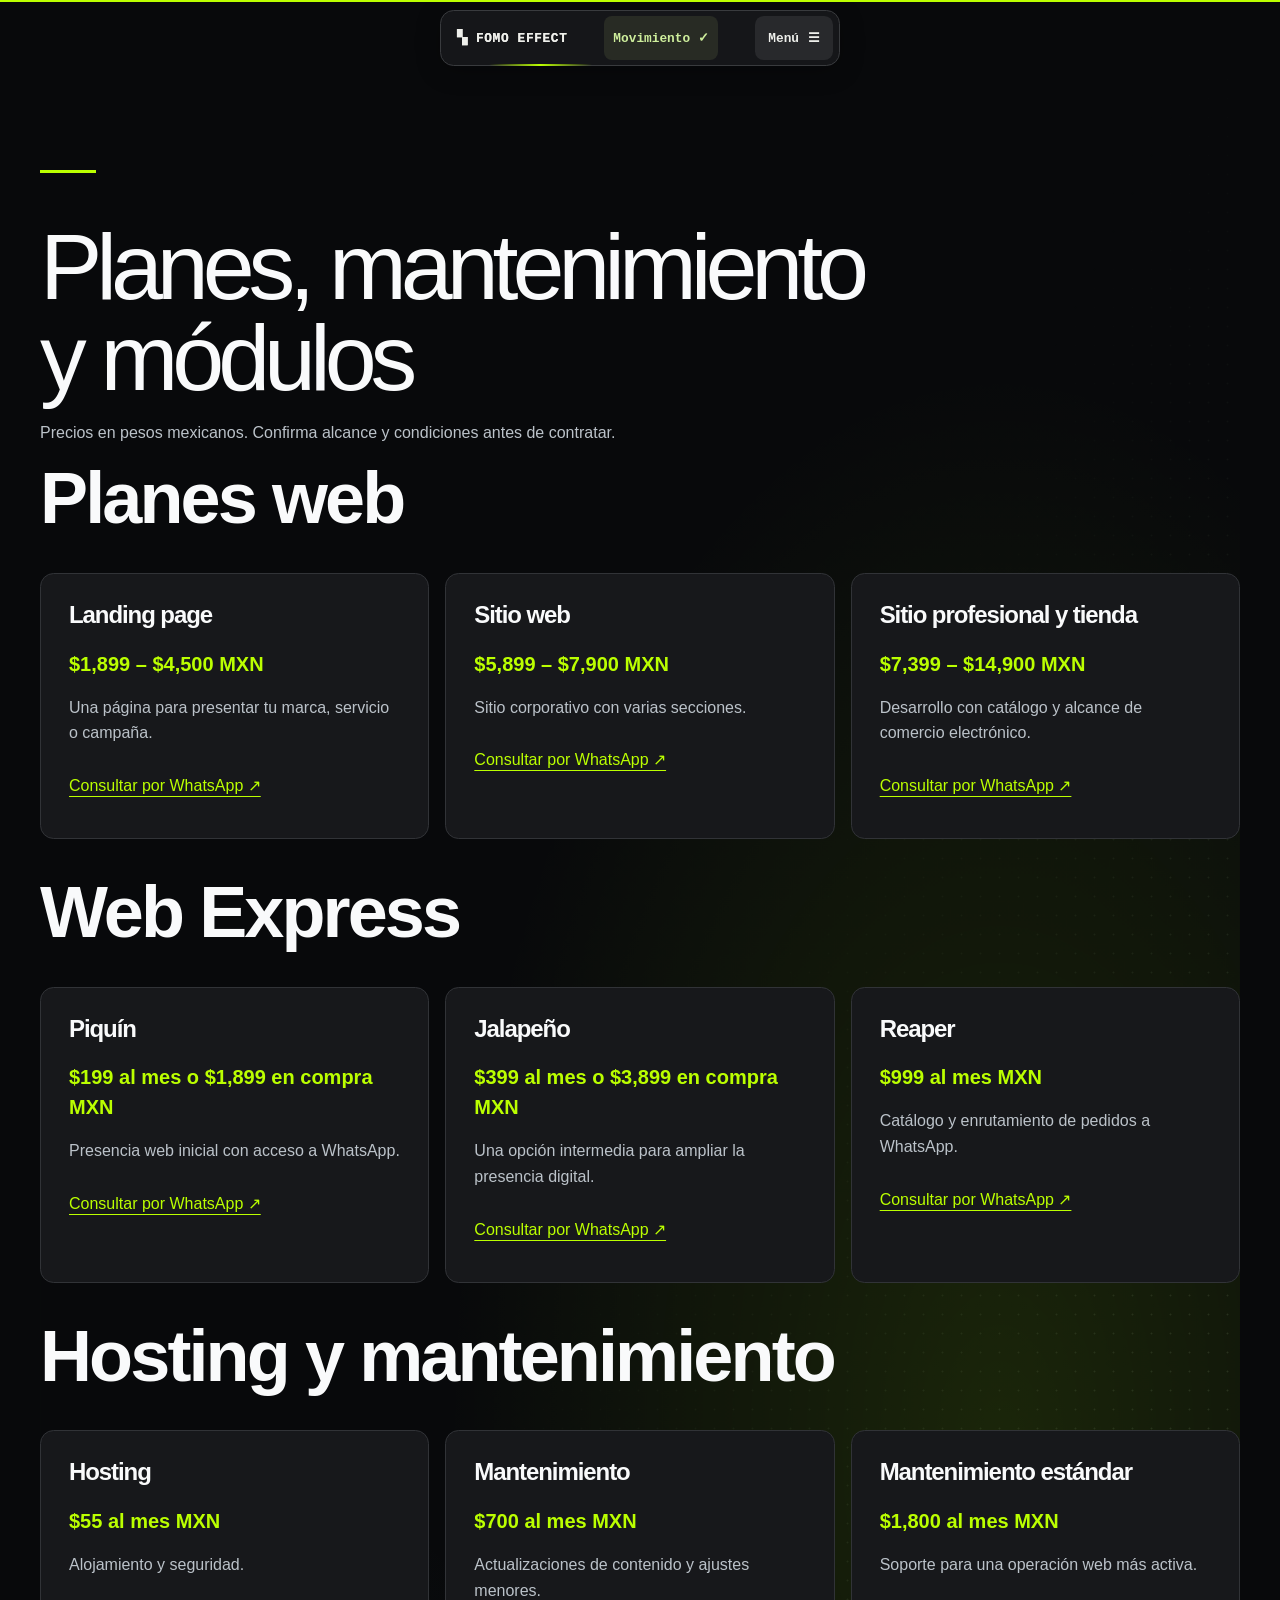
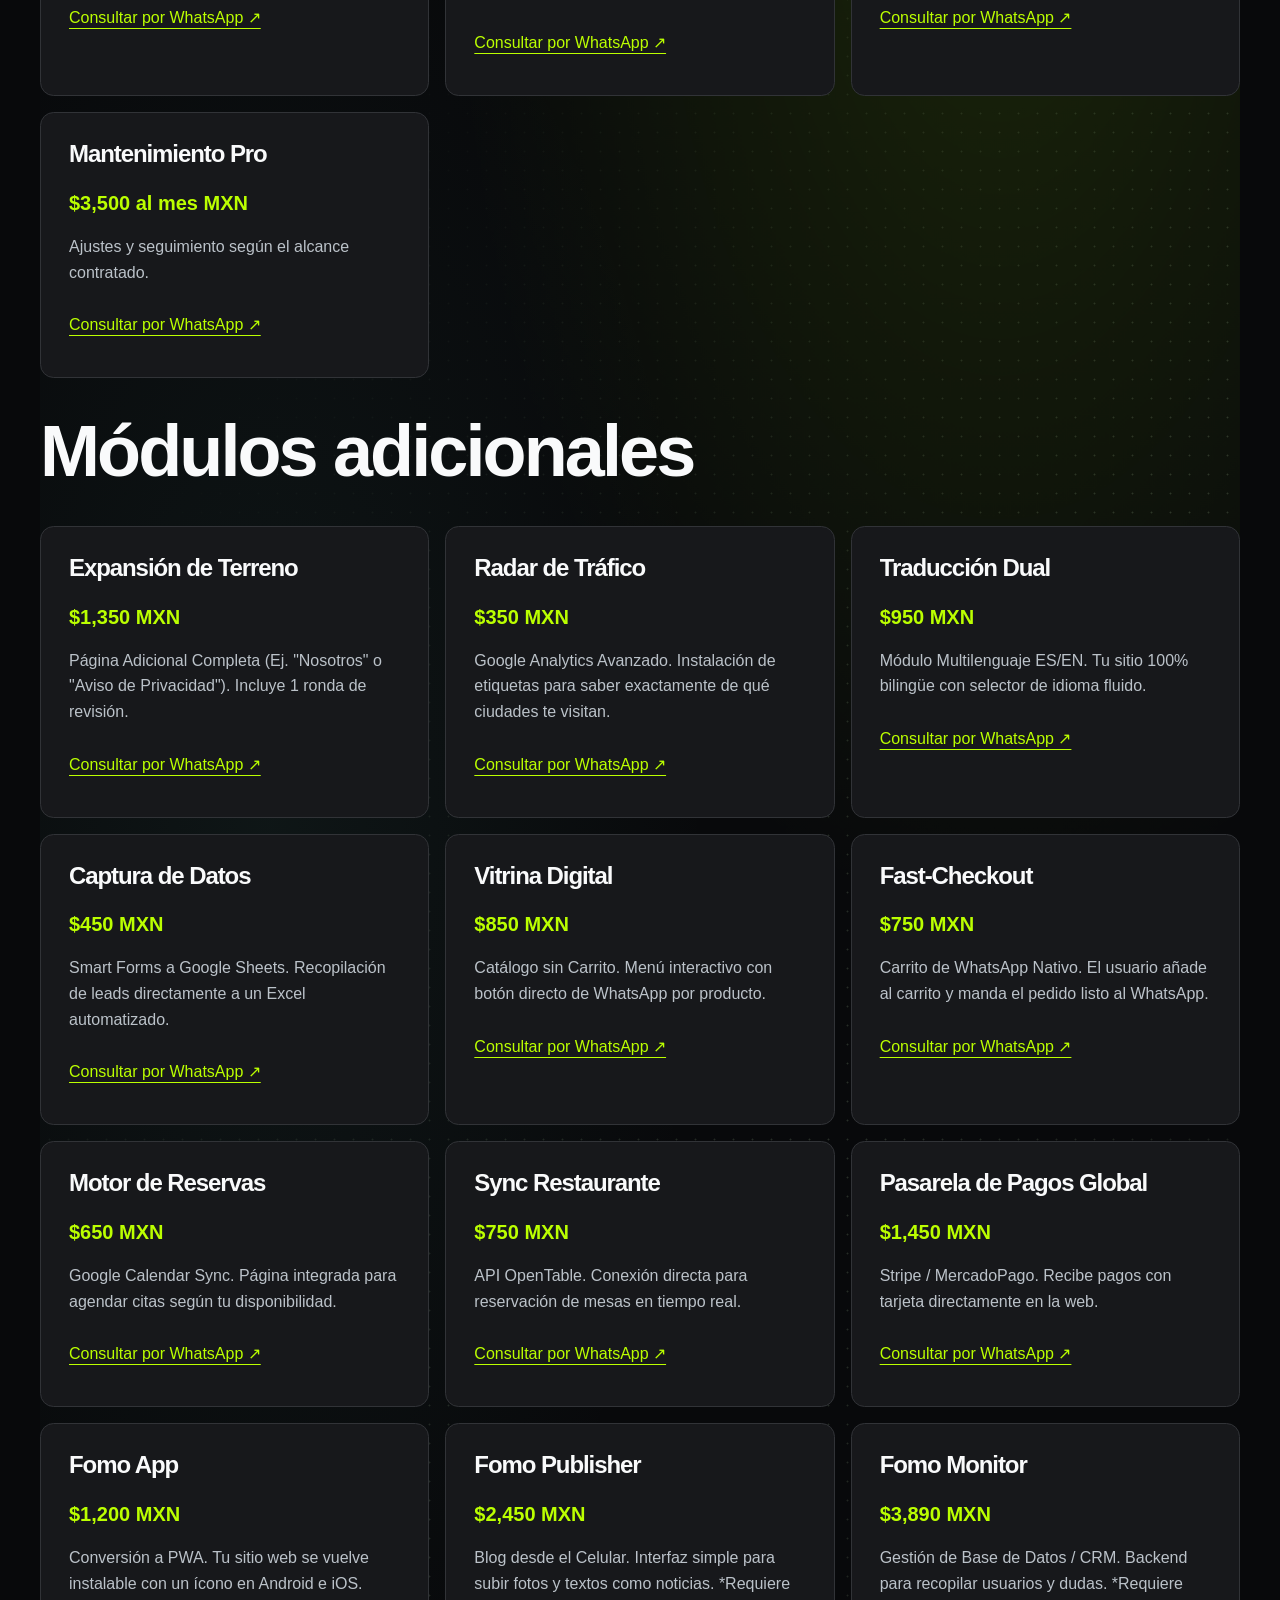
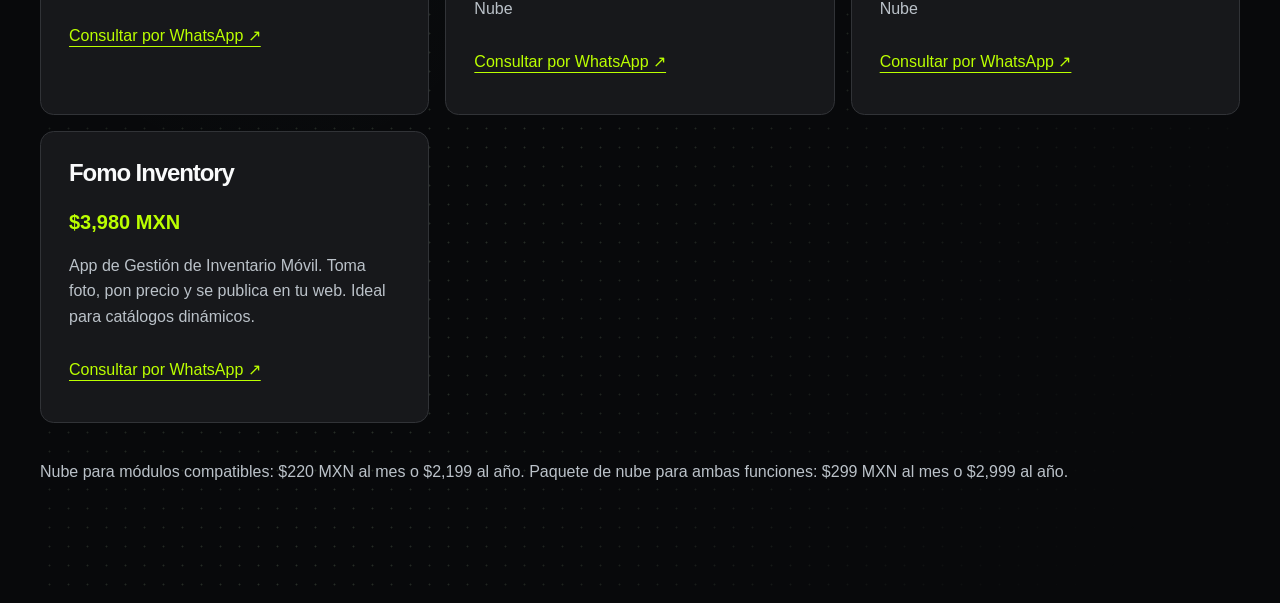
==== commit 569a7444: "animation" ====
--- a/planes/index.html
+++ b/planes/index.html
@@ -1 +1 @@
-<!doctype html><html lang="es-MX"><head><meta charset="utf-8"><meta name="viewport" content="width=device-width, initial-scale=1"><title>Planes y módulos | Fomo Effect</title><meta name="description" content="Consulta precios de desarrollo web, mantenimiento y módulos de Fomo Effect."><link rel="stylesheet" href="../assets/private-services-fonts.css"><link rel="stylesheet" href="../assets/fomo.css"><script src="../assets/fomo.js" defer></script><link rel="stylesheet" href="../assets/interior.css"><link rel="stylesheet" href="../assets/navigation.css"><script defer src="../assets/interior.js"></script><link rel="stylesheet" href="../assets/scroll-motion.css?v=ab4ad70b68"><script defer src="../assets/scroll-motion.js"></script></head><body class="fomo-standalone"><div class="site-nav"><a class="site-brand" aria-label="FOMO EFFECT, inicio" href="../index.html">▚ FOMO EFFECT</a><details><summary>Menú <span aria-hidden="true">☰</span></summary><nav aria-label="Navegación principal"><div><b>Estudio</b><a href="../index.html">Inicio</a><a href="../index.html#services">Servicios</a><a href="../planes/index.html" aria-current="page">Planes</a><a href="../index.html#contact">Contacto</a></div><div><b>Private Clients</b><a href="../private-clients/index.html">Private Clients</a><a href="../private-clients/servicios/index.html">Guía de servicios</a></div><div><b>Web Leasing</b><a href="../web-leasing/index.html">Web Leasing</a><a href="../web-leasing/mods/index.html">Fomo Mods</a><a href="../web-leasing/cloud/index.html">Fomo Cloud</a><a href="../web-leasing/adquirir-mi-sitio/index.html">Adquirir mi sitio</a><a href="../web-leasing/condiciones/index.html">Condiciones</a><a href="../web-leasing/solicitud/index.html">Solicitudes</a></div></nav></details></div><main class="fomo-prices"><div><h1>Planes, mantenimiento y módulos</h1><p>Precios en pesos mexicanos. Confirma alcance y condiciones antes de contratar.</p><section><h2>Planes web</h2><div class="fomo-grid"><article><h3>Landing page</h3><strong>$1,899 – $4,500 MXN</strong><p>Una página para presentar tu marca, servicio o campaña.</p><a href="https://wa.me/525574123521?text=Hola%2C%20Fomo%20Effect.%20Quiero%20informaci%C3%B3n%20sobre%20Landing%20page.">Consultar por WhatsApp ↗</a></article><article><h3>Sitio web</h3><strong>$5,899 – $7,900 MXN</strong><p>Sitio corporativo con varias secciones.</p><a href="https://wa.me/525574123521?text=Hola%2C%20Fomo%20Effect.%20Quiero%20informaci%C3%B3n%20sobre%20Sitio%20web.">Consultar por WhatsApp ↗</a></article><article><h3>Sitio profesional y tienda</h3><strong>$7,399 – $14,900 MXN</strong><p>Desarrollo con catálogo y alcance de comercio electrónico.</p><a href="https://wa.me/525574123521?text=Hola%2C%20Fomo%20Effect.%20Quiero%20informaci%C3%B3n%20sobre%20Sitio%20profesional%20y%20tienda.">Consultar por WhatsApp ↗</a></article></div></section><section><h2>Web Express</h2><div class="fomo-grid"><article><h3>Piquín</h3><strong>$199 al mes o $1,899 en compra MXN</strong><p>Presencia web inicial con acceso a WhatsApp.</p><a href="https://wa.me/525574123521?text=Hola%2C%20Fomo%20Effect.%20Quiero%20informaci%C3%B3n%20sobre%20Piqu%C3%ADn.">Consultar por WhatsApp ↗</a></article><article><h3>Jalapeño</h3><strong>$399 al mes o $3,899 en compra MXN</strong><p>Una opción intermedia para ampliar la presencia digital.</p><a href="https://wa.me/525574123521?text=Hola%2C%20Fomo%20Effect.%20Quiero%20informaci%C3%B3n%20sobre%20Jalape%C3%B1o.">Consultar por WhatsApp ↗</a></article><article><h3>Reaper</h3><strong>$999 al mes MXN</strong><p>Catálogo y enrutamiento de pedidos a WhatsApp.</p><a href="https://wa.me/525574123521?text=Hola%2C%20Fomo%20Effect.%20Quiero%20informaci%C3%B3n%20sobre%20Reaper.">Consultar por WhatsApp ↗</a></article></div></section><section><h2>Hosting y mantenimiento</h2><div class="fomo-grid"><article><h3>Hosting</h3><strong>$55 al mes MXN</strong><p>Alojamiento y seguridad.</p><a href="https://wa.me/525574123521?text=Hola%2C%20Fomo%20Effect.%20Quiero%20informaci%C3%B3n%20sobre%20Hosting.">Consultar por WhatsApp ↗</a></article><article><h3>Mantenimiento</h3><strong>$700 al mes MXN</strong><p>Actualizaciones de contenido y ajustes menores.</p><a href="https://wa.me/525574123521?text=Hola%2C%20Fomo%20Effect.%20Quiero%20informaci%C3%B3n%20sobre%20Mantenimiento.">Consultar por WhatsApp ↗</a></article><article><h3>Mantenimiento estándar</h3><strong>$1,800 al mes MXN</strong><p>Soporte para una operación web más activa.</p><a href="https://wa.me/525574123521?text=Hola%2C%20Fomo%20Effect.%20Quiero%20informaci%C3%B3n%20sobre%20Mantenimiento%20est%C3%A1ndar.">Consultar por WhatsApp ↗</a></article><article><h3>Mantenimiento Pro</h3><strong>$3,500 al mes MXN</strong><p>Ajustes y seguimiento según el alcance contratado.</p><a href="https://wa.me/525574123521?text=Hola%2C%20Fomo%20Effect.%20Quiero%20informaci%C3%B3n%20sobre%20Mantenimiento%20Pro.">Consultar por WhatsApp ↗</a></article></div></section><section><h2>Módulos adicionales</h2><div class="fomo-grid"><article><h3>Expansión de Terreno</h3><strong>$1,350 MXN</strong><p>Página Adicional Completa (Ej. "Nosotros" o "Aviso de Privacidad"). Incluye 1 ronda de revisión.</p><a href="https://wa.me/525574123521?text=Hola%2C%20Fomo%20Effect.%20Quiero%20informaci%C3%B3n%20sobre%20Expansi%C3%B3n%20de%20Terreno.">Consultar por WhatsApp ↗</a></article><article><h3>Radar de Tráfico</h3><strong>$350 MXN</strong><p>Google Analytics Avanzado. Instalación de etiquetas para saber exactamente de qué ciudades te visitan.</p><a href="https://wa.me/525574123521?text=Hola%2C%20Fomo%20Effect.%20Quiero%20informaci%C3%B3n%20sobre%20Radar%20de%20Tr%C3%A1fico.">Consultar por WhatsApp ↗</a></article><article><h3>Traducción Dual</h3><strong>$950 MXN</strong><p>Módulo Multilenguaje ES/EN. Tu sitio 100% bilingüe con selector de idioma fluido.</p><a href="https://wa.me/525574123521?text=Hola%2C%20Fomo%20Effect.%20Quiero%20informaci%C3%B3n%20sobre%20Traducci%C3%B3n%20Dual.">Consultar por WhatsApp ↗</a></article><article><h3>Captura de Datos</h3><strong>$450 MXN</strong><p>Smart Forms a Google Sheets. Recopilación de leads directamente a un Excel automatizado.</p><a href="https://wa.me/525574123521?text=Hola%2C%20Fomo%20Effect.%20Quiero%20informaci%C3%B3n%20sobre%20Captura%20de%20Datos.">Consultar por WhatsApp ↗</a></article><article><h3>Vitrina Digital</h3><strong>$850 MXN</strong><p>Catálogo sin Carrito. Menú interactivo con botón directo de WhatsApp por producto.</p><a href="https://wa.me/525574123521?text=Hola%2C%20Fomo%20Effect.%20Quiero%20informaci%C3%B3n%20sobre%20Vitrina%20Digital.">Consultar por WhatsApp ↗</a></article><article><h3>Fast-Checkout</h3><strong>$750 MXN</strong><p>Carrito de WhatsApp Nativo. El usuario añade al carrito y manda el pedido listo al WhatsApp.</p><a href="https://wa.me/525574123521?text=Hola%2C%20Fomo%20Effect.%20Quiero%20informaci%C3%B3n%20sobre%20Fast-Checkout.">Consultar por WhatsApp ↗</a></article><article><h3>Motor de Reservas</h3><strong>$650 MXN</strong><p>Google Calendar Sync. Página integrada para agendar citas según tu disponibilidad.</p><a href="https://wa.me/525574123521?text=Hola%2C%20Fomo%20Effect.%20Quiero%20informaci%C3%B3n%20sobre%20Motor%20de%20Reservas.">Consultar por WhatsApp ↗</a></article><article><h3>Sync Restaurante</h3><strong>$750 MXN</strong><p>API OpenTable. Conexión directa para reservación de mesas en tiempo real.</p><a href="https://wa.me/525574123521?text=Hola%2C%20Fomo%20Effect.%20Quiero%20informaci%C3%B3n%20sobre%20Sync%20Restaurante.">Consultar por WhatsApp ↗</a></article><article><h3>Pasarela de Pagos Global</h3><strong>$1,450 MXN</strong><p>Stripe / MercadoPago. Recibe pagos con tarjeta directamente en la web.</p><a href="https://wa.me/525574123521?text=Hola%2C%20Fomo%20Effect.%20Quiero%20informaci%C3%B3n%20sobre%20Pasarela%20de%20Pagos%20Global.">Consultar por WhatsApp ↗</a></article><article><h3>Fomo App</h3><strong>$1,200 MXN</strong><p>Conversión a PWA. Tu sitio web se vuelve instalable con un ícono en Android e iOS.</p><a href="https://wa.me/525574123521?text=Hola%2C%20Fomo%20Effect.%20Quiero%20informaci%C3%B3n%20sobre%20Fomo%20App.">Consultar por WhatsApp ↗</a></article><article><h3>Fomo Publisher</h3><strong>$2,450 MXN</strong><p>Blog desde el Celular. Interfaz simple para subir fotos y textos como noticias. *Requiere Nube</p><a href="https://wa.me/525574123521?text=Hola%2C%20Fomo%20Effect.%20Quiero%20informaci%C3%B3n%20sobre%20Fomo%20Publisher.">Consultar por WhatsApp ↗</a></article><article><h3>Fomo Monitor</h3><strong>$3,890 MXN</strong><p>Gestión de Base de Datos / CRM. Backend para recopilar usuarios y dudas. *Requiere Nube</p><a href="https://wa.me/525574123521?text=Hola%2C%20Fomo%20Effect.%20Quiero%20informaci%C3%B3n%20sobre%20Fomo%20Monitor.">Consultar por WhatsApp ↗</a></article><article><h3>Fomo Inventory</h3><strong>$3,980 MXN</strong><p>App de Gestión de Inventario Móvil. Toma foto, pon precio y se publica en tu web. Ideal para catálogos dinámicos.</p><a href="https://wa.me/525574123521?text=Hola%2C%20Fomo%20Effect.%20Quiero%20informaci%C3%B3n%20sobre%20Fomo%20Inventory.">Consultar por WhatsApp ↗</a></article></div><p>Nube para módulos compatibles: $220 MXN al mes o $2,199 al año. Paquete de nube para ambas funciones: $299 MXN al mes o $2,999 al año.</p></section></div></main></body></html>+<!doctype html><html lang="es-MX"><head><script src="../assets/motion-settings.js?v=4672258245"></script><meta charset="utf-8"><meta name="viewport" content="width=device-width, initial-scale=1"><title>Planes y módulos | Fomo Effect</title><meta name="description" content="Consulta precios de desarrollo web, mantenimiento y módulos de Fomo Effect."><link rel="stylesheet" href="../assets/private-services-fonts.css?v=3fe94cc43f"><link rel="stylesheet" href="../assets/fomo.css?v=4195ad282b"><script src="../assets/fomo.js?v=ce2b4eda7a" defer></script><link rel="stylesheet" href="../assets/interior.css?v=4031ff5189"><link rel="stylesheet" href="../assets/navigation.css?v=1c11a2a026"><script defer src="../assets/interior.js?v=0f1e352940"></script><link rel="stylesheet" href="../assets/scroll-motion.css?v=012447ab73"><script defer src="../assets/scroll-motion.js?v=6505c759d2"></script></head><body class="fomo-standalone"><div class="site-nav"><a class="site-brand" aria-label="FOMO EFFECT, inicio" href="../index.html">▚ FOMO EFFECT</a><details><summary>Menú <span aria-hidden="true">☰</span></summary><nav aria-label="Navegación principal"><div><b>Estudio</b><a href="../index.html">Inicio</a><a href="../index.html#services">Servicios</a><a href="../planes/index.html" aria-current="page">Planes</a><a href="../index.html#contact">Contacto</a></div><div><b>Private Clients</b><a href="../private-clients/index.html">Private Clients</a><a href="../private-clients/servicios/index.html">Guía de servicios</a></div><div><b>Web Leasing</b><a href="../web-leasing/index.html">Web Leasing</a><a href="../web-leasing/mods/index.html">Fomo Mods</a><a href="../web-leasing/cloud/index.html">Fomo Cloud</a><a href="../web-leasing/adquirir-mi-sitio/index.html">Adquirir mi sitio</a><a href="../web-leasing/condiciones/index.html">Condiciones</a><a href="../web-leasing/solicitud/index.html">Solicitudes</a></div></nav></details></div><main class="fomo-prices"><div><h1>Planes, mantenimiento y módulos</h1><p>Precios en pesos mexicanos. Confirma alcance y condiciones antes de contratar.</p><section><h2>Planes web</h2><div class="fomo-grid"><article><h3>Landing page</h3><strong>$1,899 – $4,500 MXN</strong><p>Una página para presentar tu marca, servicio o campaña.</p><a href="https://wa.me/525574123521?text=Hola%2C%20Fomo%20Effect.%20Quiero%20informaci%C3%B3n%20sobre%20Landing%20page.">Consultar por WhatsApp ↗</a></article><article><h3>Sitio web</h3><strong>$5,899 – $7,900 MXN</strong><p>Sitio corporativo con varias secciones.</p><a href="https://wa.me/525574123521?text=Hola%2C%20Fomo%20Effect.%20Quiero%20informaci%C3%B3n%20sobre%20Sitio%20web.">Consultar por WhatsApp ↗</a></article><article><h3>Sitio profesional y tienda</h3><strong>$7,399 – $14,900 MXN</strong><p>Desarrollo con catálogo y alcance de comercio electrónico.</p><a href="https://wa.me/525574123521?text=Hola%2C%20Fomo%20Effect.%20Quiero%20informaci%C3%B3n%20sobre%20Sitio%20profesional%20y%20tienda.">Consultar por WhatsApp ↗</a></article></div></section><section><h2>Web Express</h2><div class="fomo-grid"><article><h3>Piquín</h3><strong>$199 al mes o $1,899 en compra MXN</strong><p>Presencia web inicial con acceso a WhatsApp.</p><a href="https://wa.me/525574123521?text=Hola%2C%20Fomo%20Effect.%20Quiero%20informaci%C3%B3n%20sobre%20Piqu%C3%ADn.">Consultar por WhatsApp ↗</a></article><article><h3>Jalapeño</h3><strong>$399 al mes o $3,899 en compra MXN</strong><p>Una opción intermedia para ampliar la presencia digital.</p><a href="https://wa.me/525574123521?text=Hola%2C%20Fomo%20Effect.%20Quiero%20informaci%C3%B3n%20sobre%20Jalape%C3%B1o.">Consultar por WhatsApp ↗</a></article><article><h3>Reaper</h3><strong>$999 al mes MXN</strong><p>Catálogo y enrutamiento de pedidos a WhatsApp.</p><a href="https://wa.me/525574123521?text=Hola%2C%20Fomo%20Effect.%20Quiero%20informaci%C3%B3n%20sobre%20Reaper.">Consultar por WhatsApp ↗</a></article></div></section><section><h2>Hosting y mantenimiento</h2><div class="fomo-grid"><article><h3>Hosting</h3><strong>$55 al mes MXN</strong><p>Alojamiento y seguridad.</p><a href="https://wa.me/525574123521?text=Hola%2C%20Fomo%20Effect.%20Quiero%20informaci%C3%B3n%20sobre%20Hosting.">Consultar por WhatsApp ↗</a></article><article><h3>Mantenimiento</h3><strong>$700 al mes MXN</strong><p>Actualizaciones de contenido y ajustes menores.</p><a href="https://wa.me/525574123521?text=Hola%2C%20Fomo%20Effect.%20Quiero%20informaci%C3%B3n%20sobre%20Mantenimiento.">Consultar por WhatsApp ↗</a></article><article><h3>Mantenimiento estándar</h3><strong>$1,800 al mes MXN</strong><p>Soporte para una operación web más activa.</p><a href="https://wa.me/525574123521?text=Hola%2C%20Fomo%20Effect.%20Quiero%20informaci%C3%B3n%20sobre%20Mantenimiento%20est%C3%A1ndar.">Consultar por WhatsApp ↗</a></article><article><h3>Mantenimiento Pro</h3><strong>$3,500 al mes MXN</strong><p>Ajustes y seguimiento según el alcance contratado.</p><a href="https://wa.me/525574123521?text=Hola%2C%20Fomo%20Effect.%20Quiero%20informaci%C3%B3n%20sobre%20Mantenimiento%20Pro.">Consultar por WhatsApp ↗</a></article></div></section><section><h2>Módulos adicionales</h2><div class="fomo-grid"><article><h3>Expansión de Terreno</h3><strong>$1,350 MXN</strong><p>Página Adicional Completa (Ej. "Nosotros" o "Aviso de Privacidad"). Incluye 1 ronda de revisión.</p><a href="https://wa.me/525574123521?text=Hola%2C%20Fomo%20Effect.%20Quiero%20informaci%C3%B3n%20sobre%20Expansi%C3%B3n%20de%20Terreno.">Consultar por WhatsApp ↗</a></article><article><h3>Radar de Tráfico</h3><strong>$350 MXN</strong><p>Google Analytics Avanzado. Instalación de etiquetas para saber exactamente de qué ciudades te visitan.</p><a href="https://wa.me/525574123521?text=Hola%2C%20Fomo%20Effect.%20Quiero%20informaci%C3%B3n%20sobre%20Radar%20de%20Tr%C3%A1fico.">Consultar por WhatsApp ↗</a></article><article><h3>Traducción Dual</h3><strong>$950 MXN</strong><p>Módulo Multilenguaje ES/EN. Tu sitio 100% bilingüe con selector de idioma fluido.</p><a href="https://wa.me/525574123521?text=Hola%2C%20Fomo%20Effect.%20Quiero%20informaci%C3%B3n%20sobre%20Traducci%C3%B3n%20Dual.">Consultar por WhatsApp ↗</a></article><article><h3>Captura de Datos</h3><strong>$450 MXN</strong><p>Smart Forms a Google Sheets. Recopilación de leads directamente a un Excel automatizado.</p><a href="https://wa.me/525574123521?text=Hola%2C%20Fomo%20Effect.%20Quiero%20informaci%C3%B3n%20sobre%20Captura%20de%20Datos.">Consultar por WhatsApp ↗</a></article><article><h3>Vitrina Digital</h3><strong>$850 MXN</strong><p>Catálogo sin Carrito. Menú interactivo con botón directo de WhatsApp por producto.</p><a href="https://wa.me/525574123521?text=Hola%2C%20Fomo%20Effect.%20Quiero%20informaci%C3%B3n%20sobre%20Vitrina%20Digital.">Consultar por WhatsApp ↗</a></article><article><h3>Fast-Checkout</h3><strong>$750 MXN</strong><p>Carrito de WhatsApp Nativo. El usuario añade al carrito y manda el pedido listo al WhatsApp.</p><a href="https://wa.me/525574123521?text=Hola%2C%20Fomo%20Effect.%20Quiero%20informaci%C3%B3n%20sobre%20Fast-Checkout.">Consultar por WhatsApp ↗</a></article><article><h3>Motor de Reservas</h3><strong>$650 MXN</strong><p>Google Calendar Sync. Página integrada para agendar citas según tu disponibilidad.</p><a href="https://wa.me/525574123521?text=Hola%2C%20Fomo%20Effect.%20Quiero%20informaci%C3%B3n%20sobre%20Motor%20de%20Reservas.">Consultar por WhatsApp ↗</a></article><article><h3>Sync Restaurante</h3><strong>$750 MXN</strong><p>API OpenTable. Conexión directa para reservación de mesas en tiempo real.</p><a href="https://wa.me/525574123521?text=Hola%2C%20Fomo%20Effect.%20Quiero%20informaci%C3%B3n%20sobre%20Sync%20Restaurante.">Consultar por WhatsApp ↗</a></article><article><h3>Pasarela de Pagos Global</h3><strong>$1,450 MXN</strong><p>Stripe / MercadoPago. Recibe pagos con tarjeta directamente en la web.</p><a href="https://wa.me/525574123521?text=Hola%2C%20Fomo%20Effect.%20Quiero%20informaci%C3%B3n%20sobre%20Pasarela%20de%20Pagos%20Global.">Consultar por WhatsApp ↗</a></article><article><h3>Fomo App</h3><strong>$1,200 MXN</strong><p>Conversión a PWA. Tu sitio web se vuelve instalable con un ícono en Android e iOS.</p><a href="https://wa.me/525574123521?text=Hola%2C%20Fomo%20Effect.%20Quiero%20informaci%C3%B3n%20sobre%20Fomo%20App.">Consultar por WhatsApp ↗</a></article><article><h3>Fomo Publisher</h3><strong>$2,450 MXN</strong><p>Blog desde el Celular. Interfaz simple para subir fotos y textos como noticias. *Requiere Nube</p><a href="https://wa.me/525574123521?text=Hola%2C%20Fomo%20Effect.%20Quiero%20informaci%C3%B3n%20sobre%20Fomo%20Publisher.">Consultar por WhatsApp ↗</a></article><article><h3>Fomo Monitor</h3><strong>$3,890 MXN</strong><p>Gestión de Base de Datos / CRM. Backend para recopilar usuarios y dudas. *Requiere Nube</p><a href="https://wa.me/525574123521?text=Hola%2C%20Fomo%20Effect.%20Quiero%20informaci%C3%B3n%20sobre%20Fomo%20Monitor.">Consultar por WhatsApp ↗</a></article><article><h3>Fomo Inventory</h3><strong>$3,980 MXN</strong><p>App de Gestión de Inventario Móvil. Toma foto, pon precio y se publica en tu web. Ideal para catálogos dinámicos.</p><a href="https://wa.me/525574123521?text=Hola%2C%20Fomo%20Effect.%20Quiero%20informaci%C3%B3n%20sobre%20Fomo%20Inventory.">Consultar por WhatsApp ↗</a></article></div><p>Nube para módulos compatibles: $220 MXN al mes o $2,199 al año. Paquete de nube para ambas funciones: $299 MXN al mes o $2,999 al año.</p></section></div></main></body></html>
--- a/assets/fomo.css
+++ b/assets/fomo.css
@@ -1,4 +1,4 @@
-:root{--fomo-green:#39f24a} html{scroll-behavior:smooth} .fomo-prices{background:#030712;color:#f9fafb;padding:clamp(64px,8vw,120px) 24px}.fomo-prices>div{width:min(1200px,100%);margin:auto}.fomo-prices h2{font-size:clamp(36px,6vw,72px);line-height:1.05;letter-spacing:-.04em;margin:12px 0 20px}.fomo-prices p{line-height:1.6;color:#bbc2c9}.fomo-kicker{color:var(--fomo-green)!important;letter-spacing:.12em;font-size:12px}.fomo-grid{display:grid;grid-template-columns:repeat(3,minmax(0,1fr));gap:16px;margin:36px 0}.fomo-grid article{border:1px solid #343a40;padding:28px;background:#10151c}.fomo-grid h3{font-size:24px;margin:0 0 20px}.fomo-grid strong{color:var(--fomo-green);font-size:20px}.fomo-grid a{display:inline-flex;align-items:center;min-height:48px;color:white;text-underline-offset:5px}.fomo-reveal{transition:opacity .7s ease,transform .7s cubic-bezier(.2,.7,.2,1)}.fomo-reveal.fomo-pending{opacity:0;transform:translateY(22px)}.fomo-reveal.fomo-visible{opacity:1;transform:none}a:focus-visible,button:focus-visible{outline:2px solid var(--fomo-green);outline-offset:4px}@media(max-width:700px){.fomo-grid{grid-template-columns:1fr}.fomo-prices{padding:64px 20px}.fomo-grid article{padding:24px}html{-webkit-text-size-adjust:100%}}@media(prefers-reduced-motion:reduce){html{scroll-behavior:auto}.fomo-reveal{transition:none!important;opacity:1!important;transform:none!important}}
+:root{--fomo-green:#39f24a} html{scroll-behavior:smooth} .fomo-prices{background:#030712;color:#f9fafb;padding:clamp(64px,8vw,120px) 24px}.fomo-prices>div{width:min(1200px,100%);margin:auto}.fomo-prices h2{font-size:clamp(36px,6vw,72px);line-height:1.05;letter-spacing:-.04em;margin:12px 0 20px}.fomo-prices p{line-height:1.6;color:#bbc2c9}.fomo-kicker{color:var(--fomo-green)!important;letter-spacing:.12em;font-size:12px}.fomo-grid{display:grid;grid-template-columns:repeat(3,minmax(0,1fr));gap:16px;margin:36px 0}.fomo-grid article{border:1px solid #343a40;padding:28px;background:#10151c}.fomo-grid h3{font-size:24px;margin:0 0 20px}.fomo-grid strong{color:var(--fomo-green);font-size:20px}.fomo-grid a{display:inline-flex;align-items:center;min-height:48px;color:white;text-underline-offset:5px}.fomo-reveal{transition:opacity .7s ease,transform .7s cubic-bezier(.2,.7,.2,1)}.fomo-reveal.fomo-pending{opacity:0;transform:translateY(22px)}.fomo-reveal.fomo-visible{opacity:1;transform:none}a:focus-visible,button:focus-visible{outline:2px solid var(--fomo-green);outline-offset:4px}@media(max-width:700px){.fomo-grid{grid-template-columns:1fr}.fomo-prices{padding:64px 20px}.fomo-grid article{padding:24px}html{-webkit-text-size-adjust:100%}}@scope (:root[data-motion="soft"]) {html{scroll-behavior:auto}.fomo-reveal{transition:none!important;opacity:1!important;transform:none!important}}
 .fomo-nav-logo{display:block;width:72px;height:52px;object-fit:contain}.framer-13yb521:has(.fomo-nav-logo)>p{display:none}@media(max-width:700px){.fomo-nav-logo{width:68px;height:48px}}
 .fomo-standalone { margin:0; background:#030712; color:#f9fafb; font: 16px Urbanist, sans-serif; }
 .fomo-bar { display:flex; flex-wrap:wrap; gap:16px; justify-content:space-between; padding:18px max(24px,env(safe-area-inset-left)); }
@@ -41,6 +41,6 @@
   #services .framer-FnkkT:hover .framer-13914nx { opacity:1 !important; transform:scale(1) !important; }
   #main #services .framer-FnkkT:hover .framer-1059q8f p { background:rgba(3,7,18,.85); color:white !important; }
 }
-@media(prefers-reduced-motion:reduce) {
+@scope (:root[data-motion="soft"]) {
   #services .framer-FnkkT .framer-13914nx { transition:none; }
 }
--- a/assets/interior.css
+++ b/assets/interior.css
@@ -66,15 +66,15 @@
 }
 .private-page-footer { background: var(--ground); color: #eeefeb; }
 .private-page-footer a { color: var(--lime); }
-@media (hover:hover) and (prefers-reduced-motion:no-preference) {
+@media (hover:hover) {@scope (:root[data-motion="full"]) {
   .fomo-grid article, .private-card, .ps-index a { transition: transform .25s, border-color .25s; }
   .fomo-grid article:hover, .private-card:hover { transform: translateY(-4px); border-color: #637148; }
   .ps-index a:hover { transform: translateX(4px); }
-}
+}}
 @media(max-width:720px) {
   .inner-dock { gap: .7rem; }
   .fomo-grid { grid-template-columns: minmax(0,1fr); }
   #private-clients .private-hero { background-position: 53% center; }
   .ps-service { scroll-margin-top: 4.5rem; }
 }
-@media(prefers-reduced-motion:reduce) { html { scroll-behavior: auto; } }
+@scope (:root[data-motion="soft"]) { html { scroll-behavior: auto; } }
--- a/assets/navigation.css
+++ b/assets/navigation.css
@@ -20,7 +20,7 @@
 .site-nav nav a:is(:hover,[aria-current]), .site-nav summary:hover { color:#bbff00; background:#252725; }
 .site-nav :focus-visible { outline:2px solid #bbff00; outline-offset:2px; }
 @media(max-width:600px){ .site-nav nav { grid-template-columns:1fr; gap:.4rem; } .site-nav nav>div+div { border-top:1px solid #333538; padding-top:.5rem; } }
-@media (prefers-reduced-motion:no-preference) {
+@scope (:root[data-motion="full"]) {
   .motion-word { display:inline-block; animation:word-resolve .44s var(--delay) cubic-bezier(.2,.7,.2,1) backwards; }
   @keyframes word-resolve { from { opacity:.15; filter:blur(4px); transform:translateY(.35em); } }
   .site-nav details[open] nav>div { animation:menu-arrive .24s ease-out backwards; }
@@ -34,6 +34,12 @@
     to { transform:rotate(var(--angle)) translateX(22px) scaleX(.35); opacity:0; }
   }
 }
-@media (hover:hover) and (pointer:fine) and (prefers-reduced-motion:no-preference) {
+@media (hover:hover) and (pointer:fine) {@scope (:root[data-motion="full"]) {
   body .motion-tilt:hover { transform:perspective(800px) rotateX(var(--pitch)) rotateY(var(--yaw)); transition:transform .12s ease-out; }
-}
+}}
+
+.site-nav { width:min(25rem,calc(100% - 1rem)); gap:.45rem; }
+.site-nav .motion-choice { min-height:44px; padding:.35rem .6rem; border:0; border-radius:.5rem; background:#282b24; color:#ceee9c; font:inherit; cursor:pointer; }
+@media(max-width:420px){.site-nav{font-size:.69rem;padding-left:.6rem}.site-nav summary{padding:0 .55rem}}
+:root[data-motion="soft"] .text-arrival { animation:soft-ink .85s ease-out both; }
+@keyframes soft-ink { from { opacity:.52; } to { opacity:1; } }
--- a/assets/scroll-motion.css
+++ b/assets/scroll-motion.css
@@ -17,7 +17,7 @@
 .field-1::after { mask-image:linear-gradient(72deg,#0007,transparent 40%); }
 .field-2::before { background:repeating-radial-gradient(ellipse at 105% 100%,transparent 0 44px,#bbff001a 45px,transparent 47px 70px); }
 .field-2::after { background:radial-gradient(ellipse at 90% 84%,#bbff001b,transparent 52%);mask-image:none; }
-@media(prefers-reduced-motion:no-preference) {
+@scope (:root[data-motion="full"]) {
   .text-arrival { animation:editorial-resolve .55s cubic-bezier(.2,.65,.2,1) backwards; }
   h1.text-arrival,h2.text-arrival { animation-name:headline-reveal; animation-duration:.72s; }
   @keyframes editorial-resolve { from { opacity:.55; translate:0 .38rem; } }
@@ -37,7 +37,7 @@
   .light-field::after { background-size:24px 24px; opacity:.65; }
   .text-arrival { animation-duration:.35s; }
 }
-@media(prefers-reduced-motion:no-preference) {
+@scope (:root[data-motion="full"]) {
   .site-brand { background-image:linear-gradient(110deg,#efefe9 33%,#bbff00 47%,#fff 52%,#efefe9 67%); background-size:285% 100%; background-clip:text; }
   .site-nav .site-brand:is(:hover,:focus-visible) { color:transparent; animation:brand-sheen .85s ease-out both; }
   @keyframes brand-sheen { from { background-position:100% 0; } to { background-position:0 0; } }
@@ -58,7 +58,7 @@
 }
 .site-nav summary span { transition:rotate .3s ease; }
 .site-nav details[open] summary span { rotate:90deg; }
-@media (prefers-reduced-motion:no-preference) {
+@scope (:root[data-motion="full"]) {
   .garage::before { animation:garage-camera 9s ease-in-out infinite alternate; transform-origin:50% 75%; }
   @keyframes garage-camera {
     from { transform:scale(1) translateX(0); }
@@ -87,4 +87,4 @@
     @keyframes garage-depth { from { translate:0 0; } to { translate:0 8%; } }
   }
 }
-@media(prefers-reduced-motion:reduce){.site-nav summary span{transition:none}}
+@scope (:root[data-motion="soft"]) {.site-nav summary span{transition:none}}
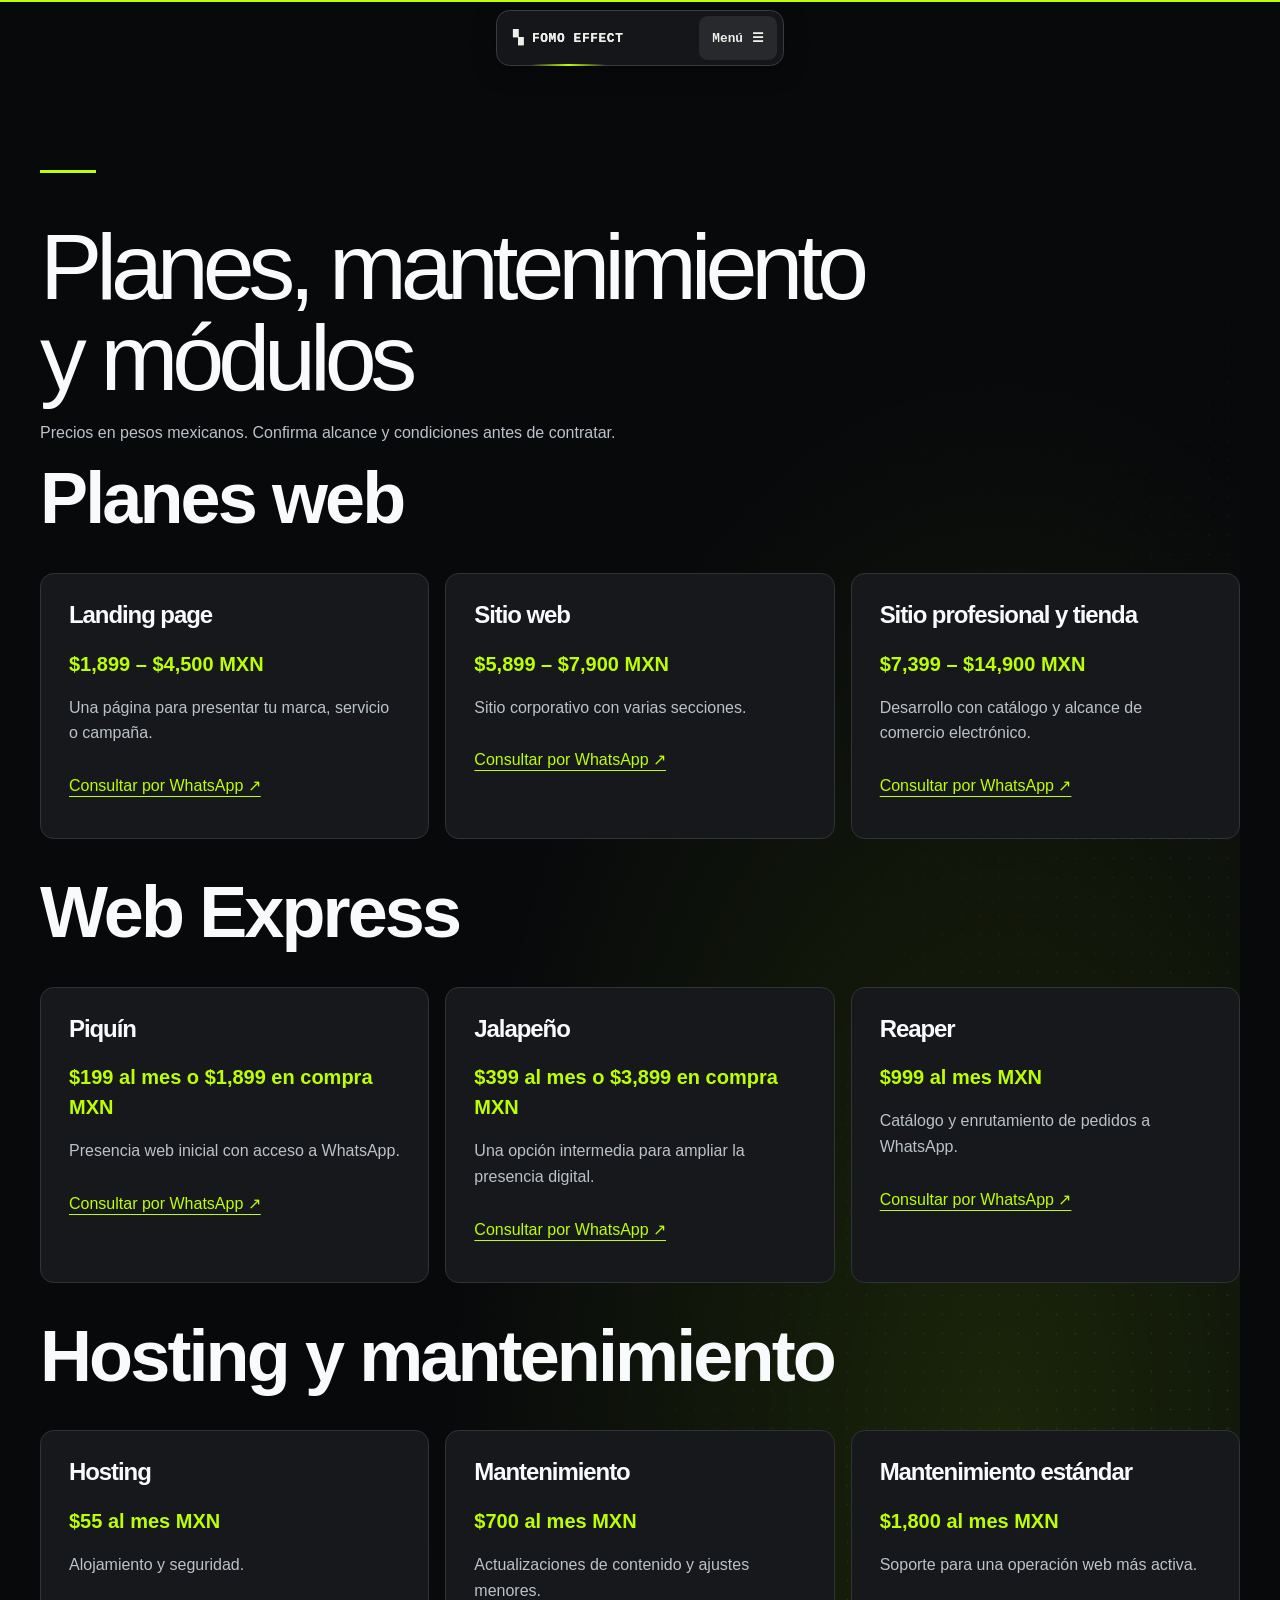
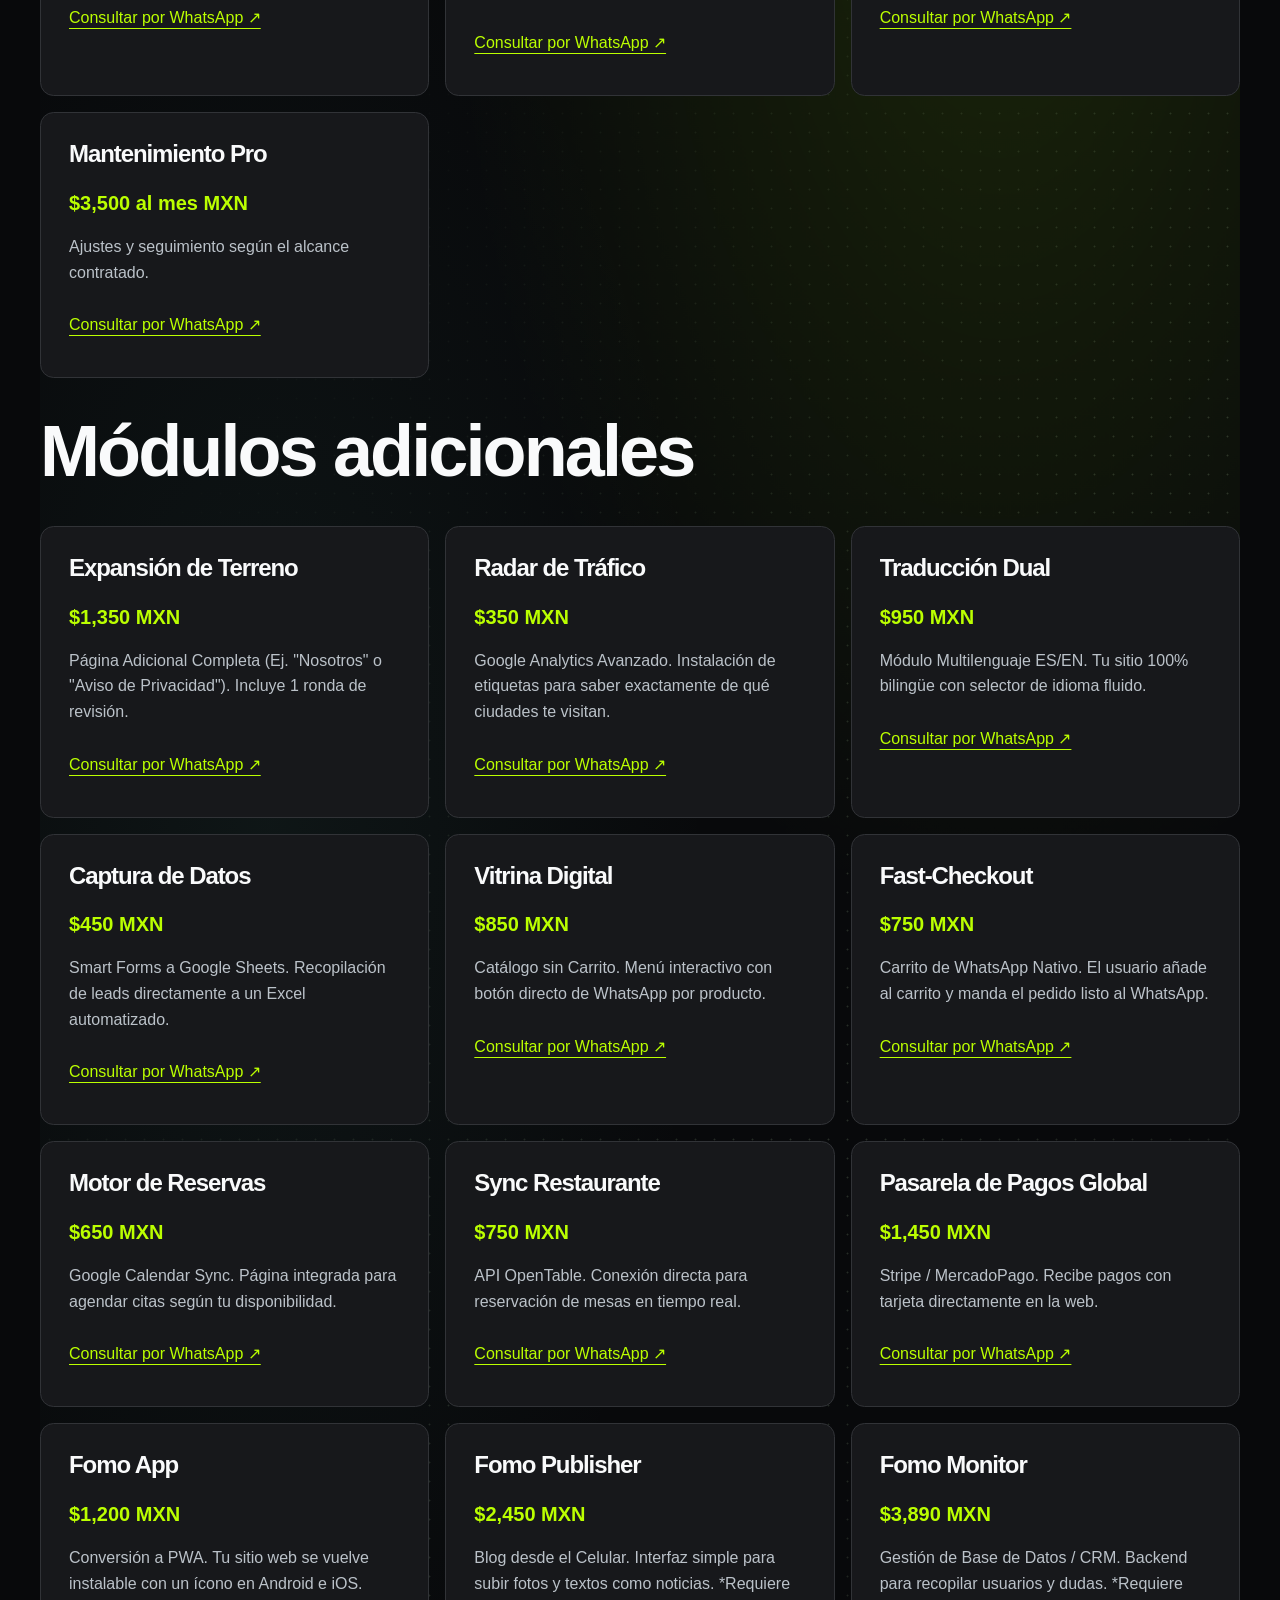
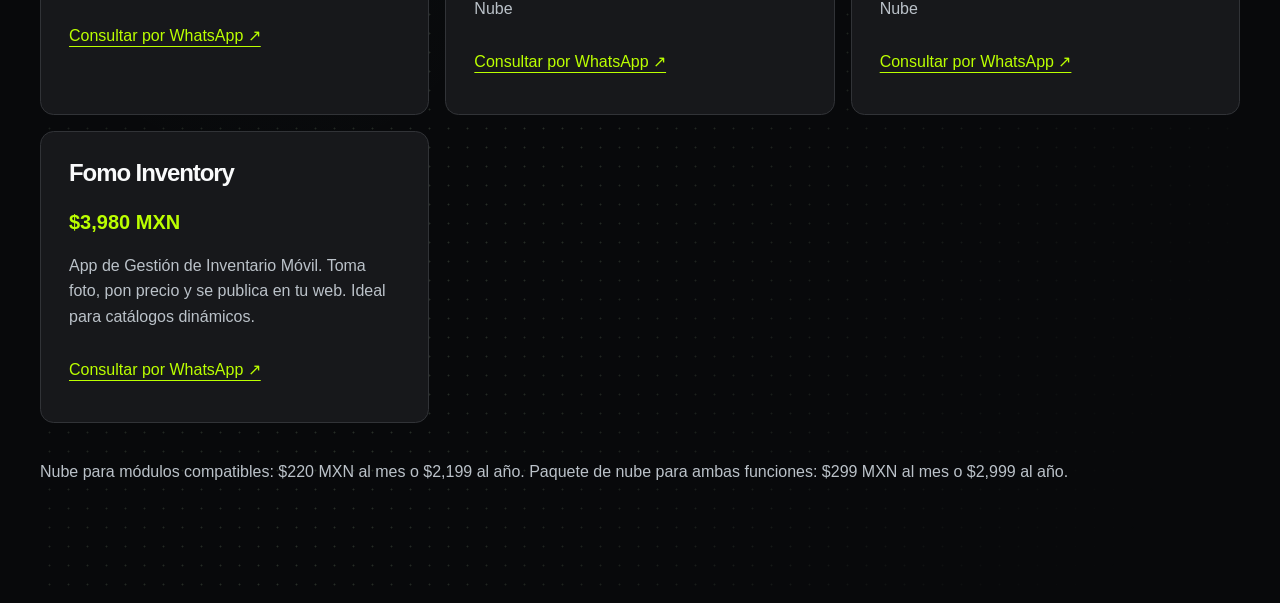
==== commit 8758ce8f: "o" ====
--- a/planes/index.html
+++ b/planes/index.html
@@ -1 +1 @@
-<!doctype html><html lang="es-MX"><head><script src="../assets/motion-settings.js?v=4672258245"></script><meta charset="utf-8"><meta name="viewport" content="width=device-width, initial-scale=1"><title>Planes y módulos | Fomo Effect</title><meta name="description" content="Consulta precios de desarrollo web, mantenimiento y módulos de Fomo Effect."><link rel="stylesheet" href="../assets/private-services-fonts.css?v=3fe94cc43f"><link rel="stylesheet" href="../assets/fomo.css?v=4195ad282b"><script src="../assets/fomo.js?v=ce2b4eda7a" defer></script><link rel="stylesheet" href="../assets/interior.css?v=4031ff5189"><link rel="stylesheet" href="../assets/navigation.css?v=1c11a2a026"><script defer src="../assets/interior.js?v=0f1e352940"></script><link rel="stylesheet" href="../assets/scroll-motion.css?v=012447ab73"><script defer src="../assets/scroll-motion.js?v=6505c759d2"></script></head><body class="fomo-standalone"><div class="site-nav"><a class="site-brand" aria-label="FOMO EFFECT, inicio" href="../index.html">▚ FOMO EFFECT</a><details><summary>Menú <span aria-hidden="true">☰</span></summary><nav aria-label="Navegación principal"><div><b>Estudio</b><a href="../index.html">Inicio</a><a href="../index.html#services">Servicios</a><a href="../planes/index.html" aria-current="page">Planes</a><a href="../index.html#contact">Contacto</a></div><div><b>Private Clients</b><a href="../private-clients/index.html">Private Clients</a><a href="../private-clients/servicios/index.html">Guía de servicios</a></div><div><b>Web Leasing</b><a href="../web-leasing/index.html">Web Leasing</a><a href="../web-leasing/mods/index.html">Fomo Mods</a><a href="../web-leasing/cloud/index.html">Fomo Cloud</a><a href="../web-leasing/adquirir-mi-sitio/index.html">Adquirir mi sitio</a><a href="../web-leasing/condiciones/index.html">Condiciones</a><a href="../web-leasing/solicitud/index.html">Solicitudes</a></div></nav></details></div><main class="fomo-prices"><div><h1>Planes, mantenimiento y módulos</h1><p>Precios en pesos mexicanos. Confirma alcance y condiciones antes de contratar.</p><section><h2>Planes web</h2><div class="fomo-grid"><article><h3>Landing page</h3><strong>$1,899 – $4,500 MXN</strong><p>Una página para presentar tu marca, servicio o campaña.</p><a href="https://wa.me/525574123521?text=Hola%2C%20Fomo%20Effect.%20Quiero%20informaci%C3%B3n%20sobre%20Landing%20page.">Consultar por WhatsApp ↗</a></article><article><h3>Sitio web</h3><strong>$5,899 – $7,900 MXN</strong><p>Sitio corporativo con varias secciones.</p><a href="https://wa.me/525574123521?text=Hola%2C%20Fomo%20Effect.%20Quiero%20informaci%C3%B3n%20sobre%20Sitio%20web.">Consultar por WhatsApp ↗</a></article><article><h3>Sitio profesional y tienda</h3><strong>$7,399 – $14,900 MXN</strong><p>Desarrollo con catálogo y alcance de comercio electrónico.</p><a href="https://wa.me/525574123521?text=Hola%2C%20Fomo%20Effect.%20Quiero%20informaci%C3%B3n%20sobre%20Sitio%20profesional%20y%20tienda.">Consultar por WhatsApp ↗</a></article></div></section><section><h2>Web Express</h2><div class="fomo-grid"><article><h3>Piquín</h3><strong>$199 al mes o $1,899 en compra MXN</strong><p>Presencia web inicial con acceso a WhatsApp.</p><a href="https://wa.me/525574123521?text=Hola%2C%20Fomo%20Effect.%20Quiero%20informaci%C3%B3n%20sobre%20Piqu%C3%ADn.">Consultar por WhatsApp ↗</a></article><article><h3>Jalapeño</h3><strong>$399 al mes o $3,899 en compra MXN</strong><p>Una opción intermedia para ampliar la presencia digital.</p><a href="https://wa.me/525574123521?text=Hola%2C%20Fomo%20Effect.%20Quiero%20informaci%C3%B3n%20sobre%20Jalape%C3%B1o.">Consultar por WhatsApp ↗</a></article><article><h3>Reaper</h3><strong>$999 al mes MXN</strong><p>Catálogo y enrutamiento de pedidos a WhatsApp.</p><a href="https://wa.me/525574123521?text=Hola%2C%20Fomo%20Effect.%20Quiero%20informaci%C3%B3n%20sobre%20Reaper.">Consultar por WhatsApp ↗</a></article></div></section><section><h2>Hosting y mantenimiento</h2><div class="fomo-grid"><article><h3>Hosting</h3><strong>$55 al mes MXN</strong><p>Alojamiento y seguridad.</p><a href="https://wa.me/525574123521?text=Hola%2C%20Fomo%20Effect.%20Quiero%20informaci%C3%B3n%20sobre%20Hosting.">Consultar por WhatsApp ↗</a></article><article><h3>Mantenimiento</h3><strong>$700 al mes MXN</strong><p>Actualizaciones de contenido y ajustes menores.</p><a href="https://wa.me/525574123521?text=Hola%2C%20Fomo%20Effect.%20Quiero%20informaci%C3%B3n%20sobre%20Mantenimiento.">Consultar por WhatsApp ↗</a></article><article><h3>Mantenimiento estándar</h3><strong>$1,800 al mes MXN</strong><p>Soporte para una operación web más activa.</p><a href="https://wa.me/525574123521?text=Hola%2C%20Fomo%20Effect.%20Quiero%20informaci%C3%B3n%20sobre%20Mantenimiento%20est%C3%A1ndar.">Consultar por WhatsApp ↗</a></article><article><h3>Mantenimiento Pro</h3><strong>$3,500 al mes MXN</strong><p>Ajustes y seguimiento según el alcance contratado.</p><a href="https://wa.me/525574123521?text=Hola%2C%20Fomo%20Effect.%20Quiero%20informaci%C3%B3n%20sobre%20Mantenimiento%20Pro.">Consultar por WhatsApp ↗</a></article></div></section><section><h2>Módulos adicionales</h2><div class="fomo-grid"><article><h3>Expansión de Terreno</h3><strong>$1,350 MXN</strong><p>Página Adicional Completa (Ej. "Nosotros" o "Aviso de Privacidad"). Incluye 1 ronda de revisión.</p><a href="https://wa.me/525574123521?text=Hola%2C%20Fomo%20Effect.%20Quiero%20informaci%C3%B3n%20sobre%20Expansi%C3%B3n%20de%20Terreno.">Consultar por WhatsApp ↗</a></article><article><h3>Radar de Tráfico</h3><strong>$350 MXN</strong><p>Google Analytics Avanzado. Instalación de etiquetas para saber exactamente de qué ciudades te visitan.</p><a href="https://wa.me/525574123521?text=Hola%2C%20Fomo%20Effect.%20Quiero%20informaci%C3%B3n%20sobre%20Radar%20de%20Tr%C3%A1fico.">Consultar por WhatsApp ↗</a></article><article><h3>Traducción Dual</h3><strong>$950 MXN</strong><p>Módulo Multilenguaje ES/EN. Tu sitio 100% bilingüe con selector de idioma fluido.</p><a href="https://wa.me/525574123521?text=Hola%2C%20Fomo%20Effect.%20Quiero%20informaci%C3%B3n%20sobre%20Traducci%C3%B3n%20Dual.">Consultar por WhatsApp ↗</a></article><article><h3>Captura de Datos</h3><strong>$450 MXN</strong><p>Smart Forms a Google Sheets. Recopilación de leads directamente a un Excel automatizado.</p><a href="https://wa.me/525574123521?text=Hola%2C%20Fomo%20Effect.%20Quiero%20informaci%C3%B3n%20sobre%20Captura%20de%20Datos.">Consultar por WhatsApp ↗</a></article><article><h3>Vitrina Digital</h3><strong>$850 MXN</strong><p>Catálogo sin Carrito. Menú interactivo con botón directo de WhatsApp por producto.</p><a href="https://wa.me/525574123521?text=Hola%2C%20Fomo%20Effect.%20Quiero%20informaci%C3%B3n%20sobre%20Vitrina%20Digital.">Consultar por WhatsApp ↗</a></article><article><h3>Fast-Checkout</h3><strong>$750 MXN</strong><p>Carrito de WhatsApp Nativo. El usuario añade al carrito y manda el pedido listo al WhatsApp.</p><a href="https://wa.me/525574123521?text=Hola%2C%20Fomo%20Effect.%20Quiero%20informaci%C3%B3n%20sobre%20Fast-Checkout.">Consultar por WhatsApp ↗</a></article><article><h3>Motor de Reservas</h3><strong>$650 MXN</strong><p>Google Calendar Sync. Página integrada para agendar citas según tu disponibilidad.</p><a href="https://wa.me/525574123521?text=Hola%2C%20Fomo%20Effect.%20Quiero%20informaci%C3%B3n%20sobre%20Motor%20de%20Reservas.">Consultar por WhatsApp ↗</a></article><article><h3>Sync Restaurante</h3><strong>$750 MXN</strong><p>API OpenTable. Conexión directa para reservación de mesas en tiempo real.</p><a href="https://wa.me/525574123521?text=Hola%2C%20Fomo%20Effect.%20Quiero%20informaci%C3%B3n%20sobre%20Sync%20Restaurante.">Consultar por WhatsApp ↗</a></article><article><h3>Pasarela de Pagos Global</h3><strong>$1,450 MXN</strong><p>Stripe / MercadoPago. Recibe pagos con tarjeta directamente en la web.</p><a href="https://wa.me/525574123521?text=Hola%2C%20Fomo%20Effect.%20Quiero%20informaci%C3%B3n%20sobre%20Pasarela%20de%20Pagos%20Global.">Consultar por WhatsApp ↗</a></article><article><h3>Fomo App</h3><strong>$1,200 MXN</strong><p>Conversión a PWA. Tu sitio web se vuelve instalable con un ícono en Android e iOS.</p><a href="https://wa.me/525574123521?text=Hola%2C%20Fomo%20Effect.%20Quiero%20informaci%C3%B3n%20sobre%20Fomo%20App.">Consultar por WhatsApp ↗</a></article><article><h3>Fomo Publisher</h3><strong>$2,450 MXN</strong><p>Blog desde el Celular. Interfaz simple para subir fotos y textos como noticias. *Requiere Nube</p><a href="https://wa.me/525574123521?text=Hola%2C%20Fomo%20Effect.%20Quiero%20informaci%C3%B3n%20sobre%20Fomo%20Publisher.">Consultar por WhatsApp ↗</a></article><article><h3>Fomo Monitor</h3><strong>$3,890 MXN</strong><p>Gestión de Base de Datos / CRM. Backend para recopilar usuarios y dudas. *Requiere Nube</p><a href="https://wa.me/525574123521?text=Hola%2C%20Fomo%20Effect.%20Quiero%20informaci%C3%B3n%20sobre%20Fomo%20Monitor.">Consultar por WhatsApp ↗</a></article><article><h3>Fomo Inventory</h3><strong>$3,980 MXN</strong><p>App de Gestión de Inventario Móvil. Toma foto, pon precio y se publica en tu web. Ideal para catálogos dinámicos.</p><a href="https://wa.me/525574123521?text=Hola%2C%20Fomo%20Effect.%20Quiero%20informaci%C3%B3n%20sobre%20Fomo%20Inventory.">Consultar por WhatsApp ↗</a></article></div><p>Nube para módulos compatibles: $220 MXN al mes o $2,199 al año. Paquete de nube para ambas funciones: $299 MXN al mes o $2,999 al año.</p></section></div></main></body></html>+<!doctype html><html data-motion="full" lang="es-MX"><head><meta charset="utf-8"><meta name="viewport" content="width=device-width, initial-scale=1"><title>Planes y módulos | Fomo Effect</title><meta name="description" content="Consulta precios de desarrollo web, mantenimiento y módulos de Fomo Effect."><link rel="stylesheet" href="../assets/private-services-fonts.css?v=3fe94cc43f"><link rel="stylesheet" href="../assets/fomo.css?v=4195ad282b"><script src="../assets/fomo.js?v=4f8b01a9b7" defer></script><link rel="stylesheet" href="../assets/interior.css?v=4031ff5189"><link rel="stylesheet" href="../assets/navigation.css?v=0386a27cc7"><script defer src="../assets/interior.js?v=765bd95e82"></script><link rel="stylesheet" href="../assets/scroll-motion.css?v=012447ab73"><script defer src="../assets/scroll-motion.js?v=6505c759d2"></script></head><body class="fomo-standalone"><div class="site-nav"><a class="site-brand" aria-label="FOMO EFFECT, inicio" href="../index.html">▚ FOMO EFFECT</a><details><summary>Menú <span aria-hidden="true">☰</span></summary><nav aria-label="Navegación principal"><div><b>Estudio</b><a href="../index.html">Inicio</a><a href="../index.html#services">Servicios</a><a href="../planes/index.html" aria-current="page">Planes</a><a href="../index.html#contact">Contacto</a></div><div><b>Private Clients</b><a href="../private-clients/index.html">Private Clients</a><a href="../private-clients/servicios/index.html">Guía de servicios</a></div><div><b>Web Leasing</b><a href="../web-leasing/index.html">Web Leasing</a><a href="../web-leasing/mods/index.html">Fomo Mods</a><a href="../web-leasing/cloud/index.html">Fomo Cloud</a><a href="../web-leasing/adquirir-mi-sitio/index.html">Adquirir mi sitio</a><a href="../web-leasing/condiciones/index.html">Condiciones</a><a href="../web-leasing/solicitud/index.html">Solicitudes</a></div></nav></details></div><main class="fomo-prices"><div><h1>Planes, mantenimiento y módulos</h1><p>Precios en pesos mexicanos. Confirma alcance y condiciones antes de contratar.</p><section><h2>Planes web</h2><div class="fomo-grid"><article><h3>Landing page</h3><strong>$1,899 – $4,500 MXN</strong><p>Una página para presentar tu marca, servicio o campaña.</p><a href="https://wa.me/525574123521?text=Hola%2C%20Fomo%20Effect.%20Quiero%20informaci%C3%B3n%20sobre%20Landing%20page.">Consultar por WhatsApp ↗</a></article><article><h3>Sitio web</h3><strong>$5,899 – $7,900 MXN</strong><p>Sitio corporativo con varias secciones.</p><a href="https://wa.me/525574123521?text=Hola%2C%20Fomo%20Effect.%20Quiero%20informaci%C3%B3n%20sobre%20Sitio%20web.">Consultar por WhatsApp ↗</a></article><article><h3>Sitio profesional y tienda</h3><strong>$7,399 – $14,900 MXN</strong><p>Desarrollo con catálogo y alcance de comercio electrónico.</p><a href="https://wa.me/525574123521?text=Hola%2C%20Fomo%20Effect.%20Quiero%20informaci%C3%B3n%20sobre%20Sitio%20profesional%20y%20tienda.">Consultar por WhatsApp ↗</a></article></div></section><section><h2>Web Express</h2><div class="fomo-grid"><article><h3>Piquín</h3><strong>$199 al mes o $1,899 en compra MXN</strong><p>Presencia web inicial con acceso a WhatsApp.</p><a href="https://wa.me/525574123521?text=Hola%2C%20Fomo%20Effect.%20Quiero%20informaci%C3%B3n%20sobre%20Piqu%C3%ADn.">Consultar por WhatsApp ↗</a></article><article><h3>Jalapeño</h3><strong>$399 al mes o $3,899 en compra MXN</strong><p>Una opción intermedia para ampliar la presencia digital.</p><a href="https://wa.me/525574123521?text=Hola%2C%20Fomo%20Effect.%20Quiero%20informaci%C3%B3n%20sobre%20Jalape%C3%B1o.">Consultar por WhatsApp ↗</a></article><article><h3>Reaper</h3><strong>$999 al mes MXN</strong><p>Catálogo y enrutamiento de pedidos a WhatsApp.</p><a href="https://wa.me/525574123521?text=Hola%2C%20Fomo%20Effect.%20Quiero%20informaci%C3%B3n%20sobre%20Reaper.">Consultar por WhatsApp ↗</a></article></div></section><section><h2>Hosting y mantenimiento</h2><div class="fomo-grid"><article><h3>Hosting</h3><strong>$55 al mes MXN</strong><p>Alojamiento y seguridad.</p><a href="https://wa.me/525574123521?text=Hola%2C%20Fomo%20Effect.%20Quiero%20informaci%C3%B3n%20sobre%20Hosting.">Consultar por WhatsApp ↗</a></article><article><h3>Mantenimiento</h3><strong>$700 al mes MXN</strong><p>Actualizaciones de contenido y ajustes menores.</p><a href="https://wa.me/525574123521?text=Hola%2C%20Fomo%20Effect.%20Quiero%20informaci%C3%B3n%20sobre%20Mantenimiento.">Consultar por WhatsApp ↗</a></article><article><h3>Mantenimiento estándar</h3><strong>$1,800 al mes MXN</strong><p>Soporte para una operación web más activa.</p><a href="https://wa.me/525574123521?text=Hola%2C%20Fomo%20Effect.%20Quiero%20informaci%C3%B3n%20sobre%20Mantenimiento%20est%C3%A1ndar.">Consultar por WhatsApp ↗</a></article><article><h3>Mantenimiento Pro</h3><strong>$3,500 al mes MXN</strong><p>Ajustes y seguimiento según el alcance contratado.</p><a href="https://wa.me/525574123521?text=Hola%2C%20Fomo%20Effect.%20Quiero%20informaci%C3%B3n%20sobre%20Mantenimiento%20Pro.">Consultar por WhatsApp ↗</a></article></div></section><section><h2>Módulos adicionales</h2><div class="fomo-grid"><article><h3>Expansión de Terreno</h3><strong>$1,350 MXN</strong><p>Página Adicional Completa (Ej. "Nosotros" o "Aviso de Privacidad"). Incluye 1 ronda de revisión.</p><a href="https://wa.me/525574123521?text=Hola%2C%20Fomo%20Effect.%20Quiero%20informaci%C3%B3n%20sobre%20Expansi%C3%B3n%20de%20Terreno.">Consultar por WhatsApp ↗</a></article><article><h3>Radar de Tráfico</h3><strong>$350 MXN</strong><p>Google Analytics Avanzado. Instalación de etiquetas para saber exactamente de qué ciudades te visitan.</p><a href="https://wa.me/525574123521?text=Hola%2C%20Fomo%20Effect.%20Quiero%20informaci%C3%B3n%20sobre%20Radar%20de%20Tr%C3%A1fico.">Consultar por WhatsApp ↗</a></article><article><h3>Traducción Dual</h3><strong>$950 MXN</strong><p>Módulo Multilenguaje ES/EN. Tu sitio 100% bilingüe con selector de idioma fluido.</p><a href="https://wa.me/525574123521?text=Hola%2C%20Fomo%20Effect.%20Quiero%20informaci%C3%B3n%20sobre%20Traducci%C3%B3n%20Dual.">Consultar por WhatsApp ↗</a></article><article><h3>Captura de Datos</h3><strong>$450 MXN</strong><p>Smart Forms a Google Sheets. Recopilación de leads directamente a un Excel automatizado.</p><a href="https://wa.me/525574123521?text=Hola%2C%20Fomo%20Effect.%20Quiero%20informaci%C3%B3n%20sobre%20Captura%20de%20Datos.">Consultar por WhatsApp ↗</a></article><article><h3>Vitrina Digital</h3><strong>$850 MXN</strong><p>Catálogo sin Carrito. Menú interactivo con botón directo de WhatsApp por producto.</p><a href="https://wa.me/525574123521?text=Hola%2C%20Fomo%20Effect.%20Quiero%20informaci%C3%B3n%20sobre%20Vitrina%20Digital.">Consultar por WhatsApp ↗</a></article><article><h3>Fast-Checkout</h3><strong>$750 MXN</strong><p>Carrito de WhatsApp Nativo. El usuario añade al carrito y manda el pedido listo al WhatsApp.</p><a href="https://wa.me/525574123521?text=Hola%2C%20Fomo%20Effect.%20Quiero%20informaci%C3%B3n%20sobre%20Fast-Checkout.">Consultar por WhatsApp ↗</a></article><article><h3>Motor de Reservas</h3><strong>$650 MXN</strong><p>Google Calendar Sync. Página integrada para agendar citas según tu disponibilidad.</p><a href="https://wa.me/525574123521?text=Hola%2C%20Fomo%20Effect.%20Quiero%20informaci%C3%B3n%20sobre%20Motor%20de%20Reservas.">Consultar por WhatsApp ↗</a></article><article><h3>Sync Restaurante</h3><strong>$750 MXN</strong><p>API OpenTable. Conexión directa para reservación de mesas en tiempo real.</p><a href="https://wa.me/525574123521?text=Hola%2C%20Fomo%20Effect.%20Quiero%20informaci%C3%B3n%20sobre%20Sync%20Restaurante.">Consultar por WhatsApp ↗</a></article><article><h3>Pasarela de Pagos Global</h3><strong>$1,450 MXN</strong><p>Stripe / MercadoPago. Recibe pagos con tarjeta directamente en la web.</p><a href="https://wa.me/525574123521?text=Hola%2C%20Fomo%20Effect.%20Quiero%20informaci%C3%B3n%20sobre%20Pasarela%20de%20Pagos%20Global.">Consultar por WhatsApp ↗</a></article><article><h3>Fomo App</h3><strong>$1,200 MXN</strong><p>Conversión a PWA. Tu sitio web se vuelve instalable con un ícono en Android e iOS.</p><a href="https://wa.me/525574123521?text=Hola%2C%20Fomo%20Effect.%20Quiero%20informaci%C3%B3n%20sobre%20Fomo%20App.">Consultar por WhatsApp ↗</a></article><article><h3>Fomo Publisher</h3><strong>$2,450 MXN</strong><p>Blog desde el Celular. Interfaz simple para subir fotos y textos como noticias. *Requiere Nube</p><a href="https://wa.me/525574123521?text=Hola%2C%20Fomo%20Effect.%20Quiero%20informaci%C3%B3n%20sobre%20Fomo%20Publisher.">Consultar por WhatsApp ↗</a></article><article><h3>Fomo Monitor</h3><strong>$3,890 MXN</strong><p>Gestión de Base de Datos / CRM. Backend para recopilar usuarios y dudas. *Requiere Nube</p><a href="https://wa.me/525574123521?text=Hola%2C%20Fomo%20Effect.%20Quiero%20informaci%C3%B3n%20sobre%20Fomo%20Monitor.">Consultar por WhatsApp ↗</a></article><article><h3>Fomo Inventory</h3><strong>$3,980 MXN</strong><p>App de Gestión de Inventario Móvil. Toma foto, pon precio y se publica en tu web. Ideal para catálogos dinámicos.</p><a href="https://wa.me/525574123521?text=Hola%2C%20Fomo%20Effect.%20Quiero%20informaci%C3%B3n%20sobre%20Fomo%20Inventory.">Consultar por WhatsApp ↗</a></article></div><p>Nube para módulos compatibles: $220 MXN al mes o $2,199 al año. Paquete de nube para ambas funciones: $299 MXN al mes o $2,999 al año.</p></section></div></main></body></html>
--- a/assets/navigation.css
+++ b/assets/navigation.css
@@ -38,8 +38,5 @@
   body .motion-tilt:hover { transform:perspective(800px) rotateX(var(--pitch)) rotateY(var(--yaw)); transition:transform .12s ease-out; }
 }}
 
-.site-nav { width:min(25rem,calc(100% - 1rem)); gap:.45rem; }
-.site-nav .motion-choice { min-height:44px; padding:.35rem .6rem; border:0; border-radius:.5rem; background:#282b24; color:#ceee9c; font:inherit; cursor:pointer; }
-@media(max-width:420px){.site-nav{font-size:.69rem;padding-left:.6rem}.site-nav summary{padding:0 .55rem}}
 :root[data-motion="soft"] .text-arrival { animation:soft-ink .85s ease-out both; }
 @keyframes soft-ink { from { opacity:.52; } to { opacity:1; } }
